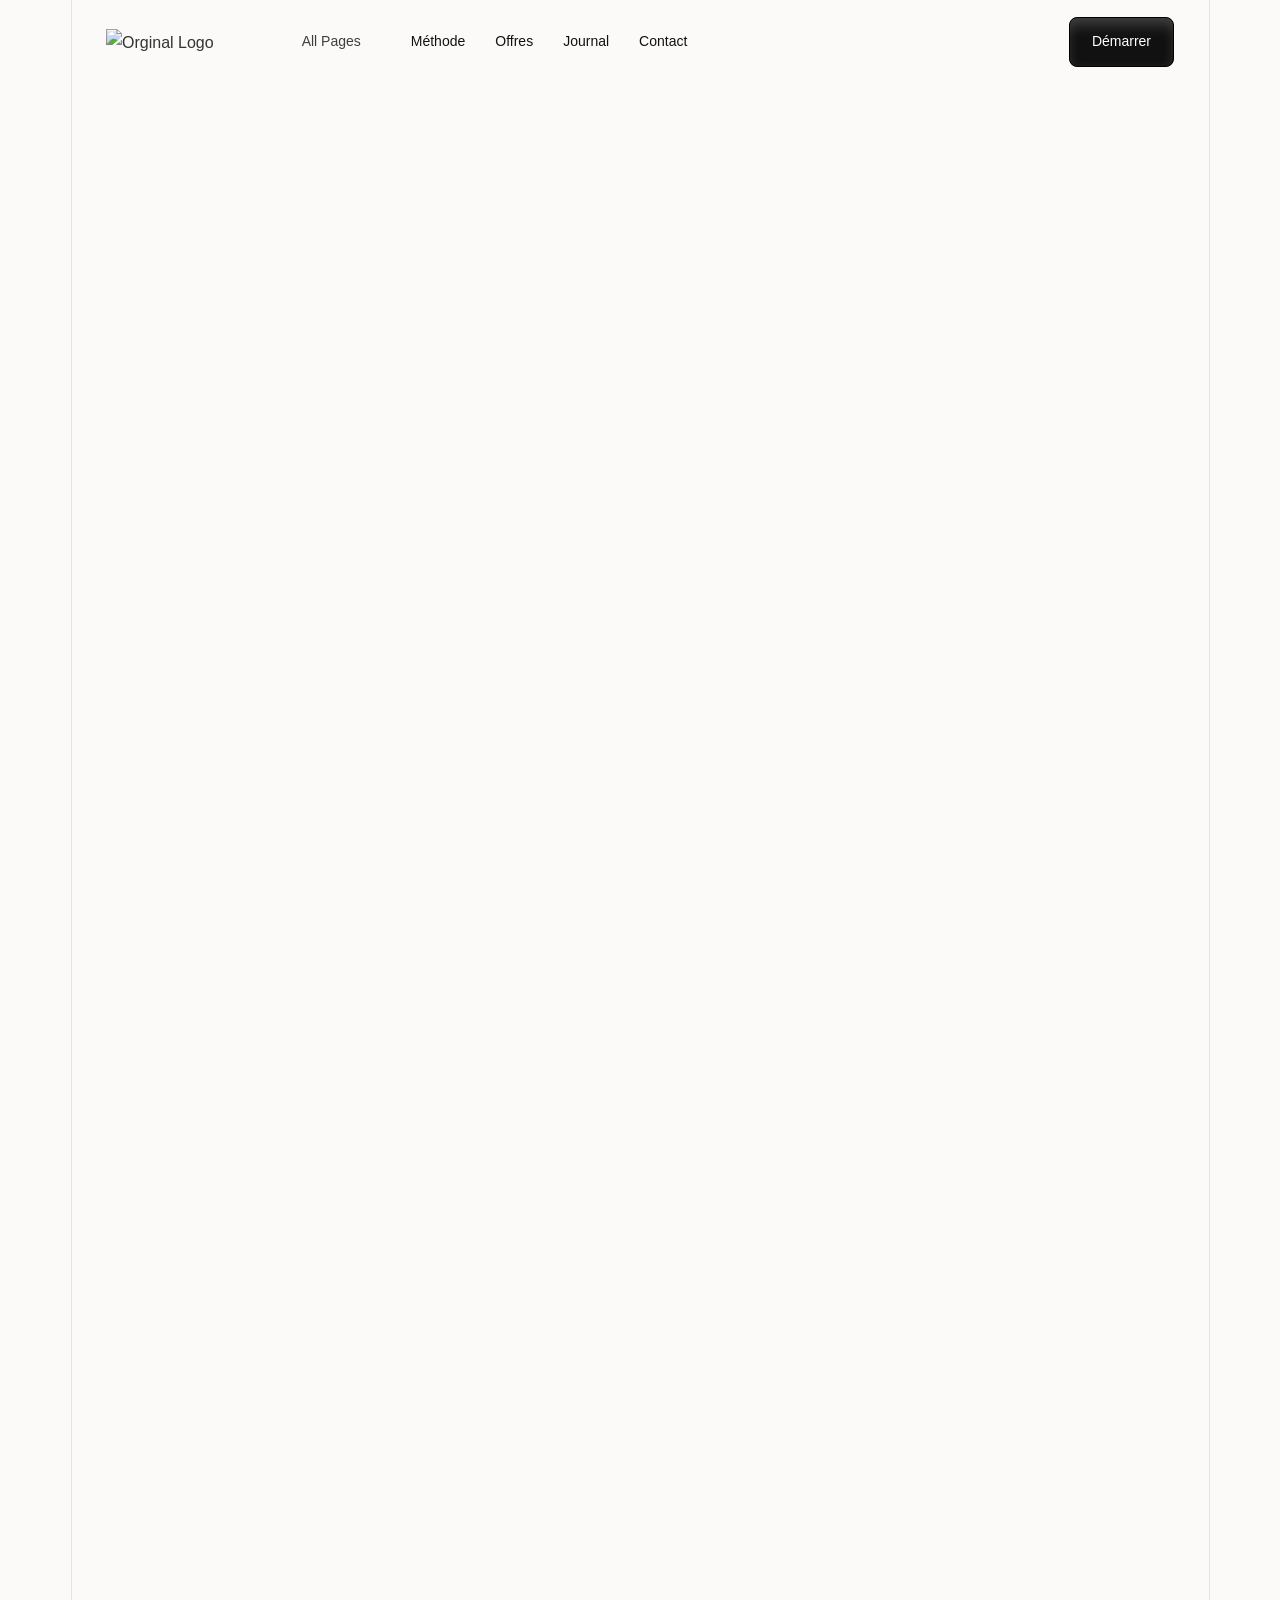
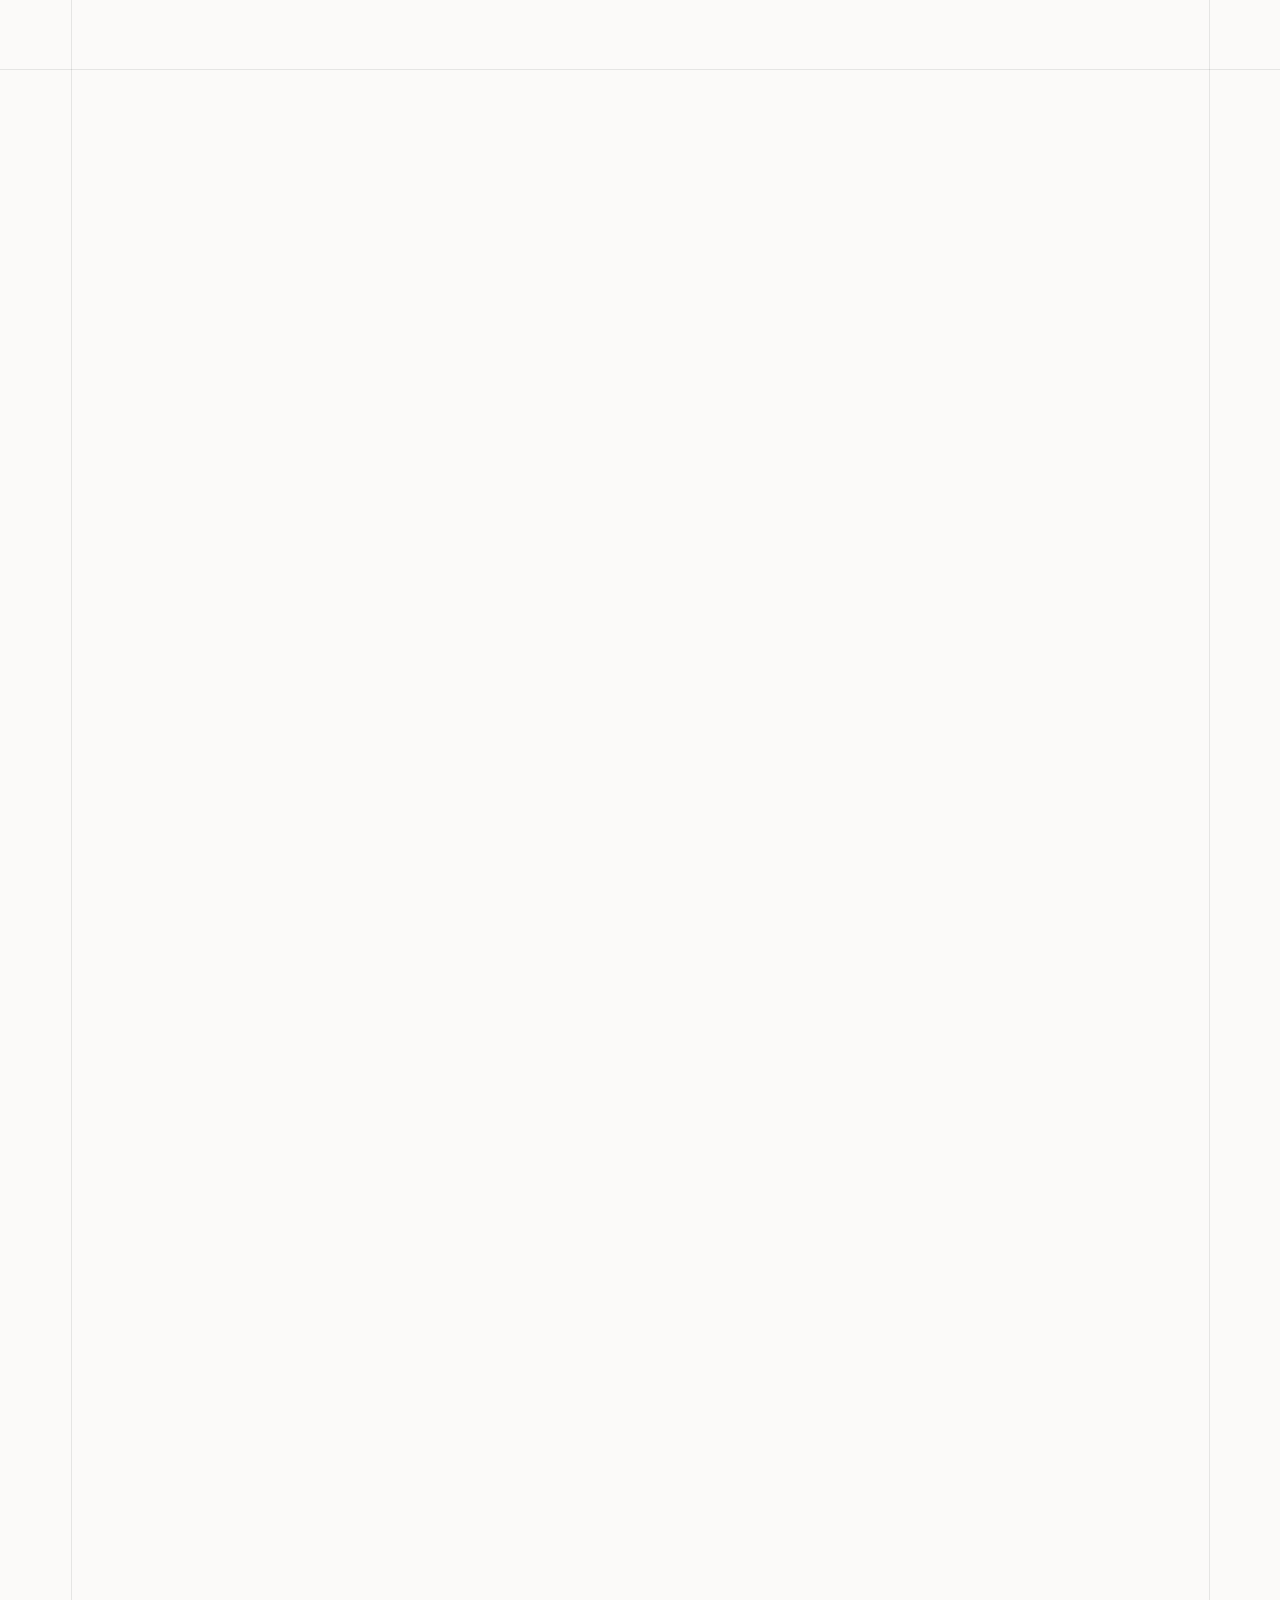
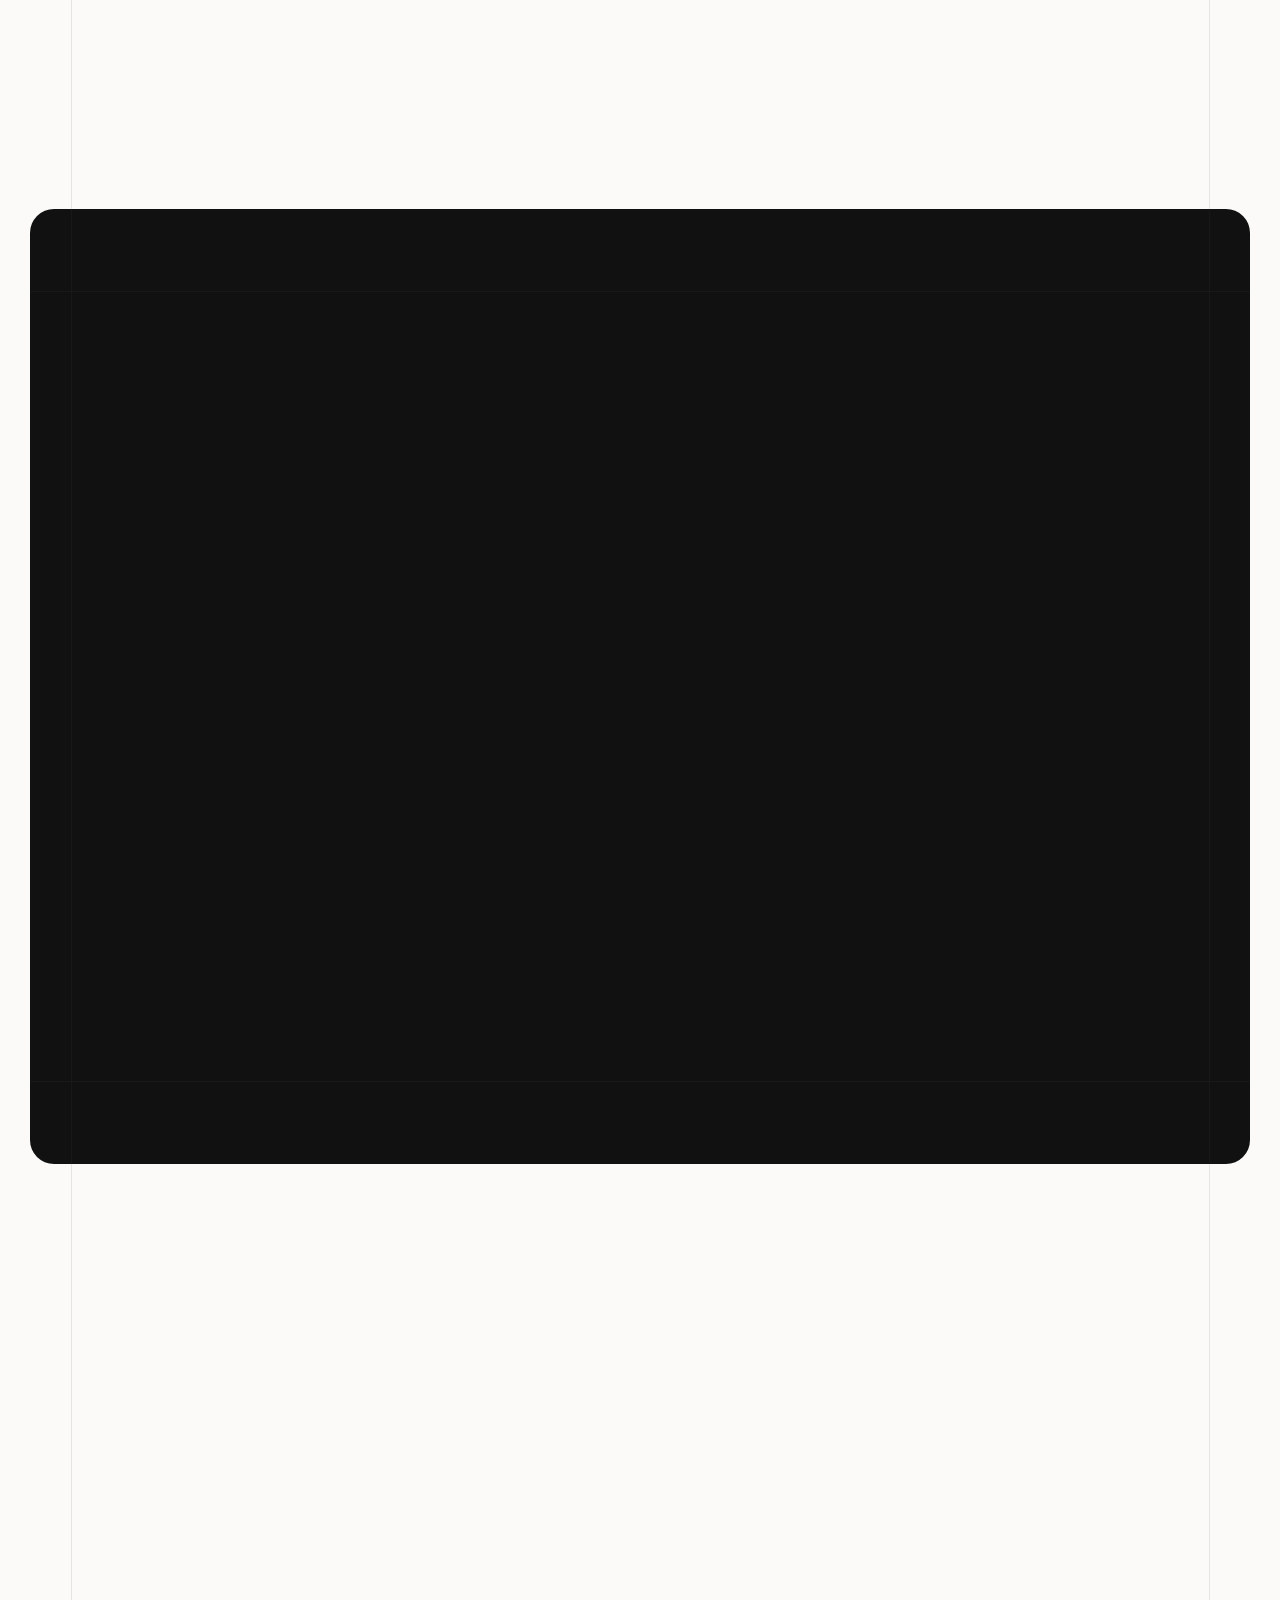
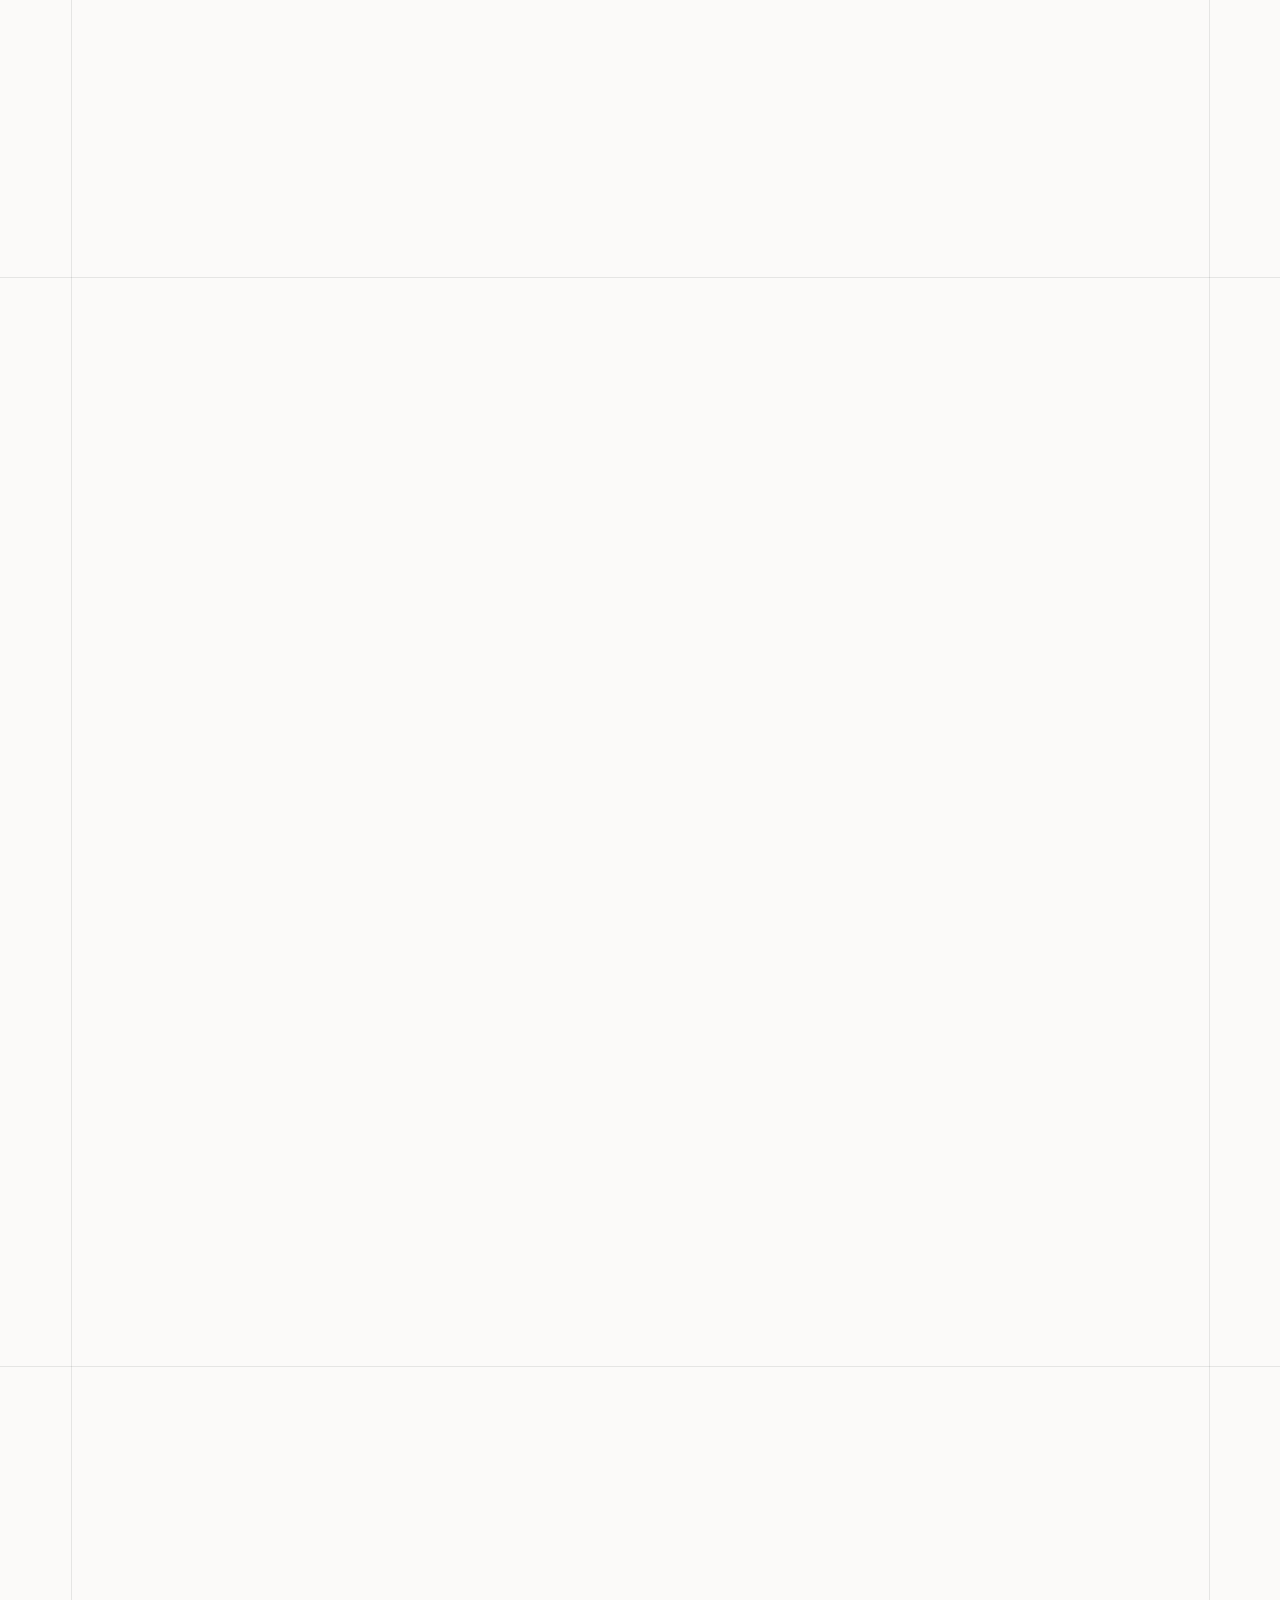
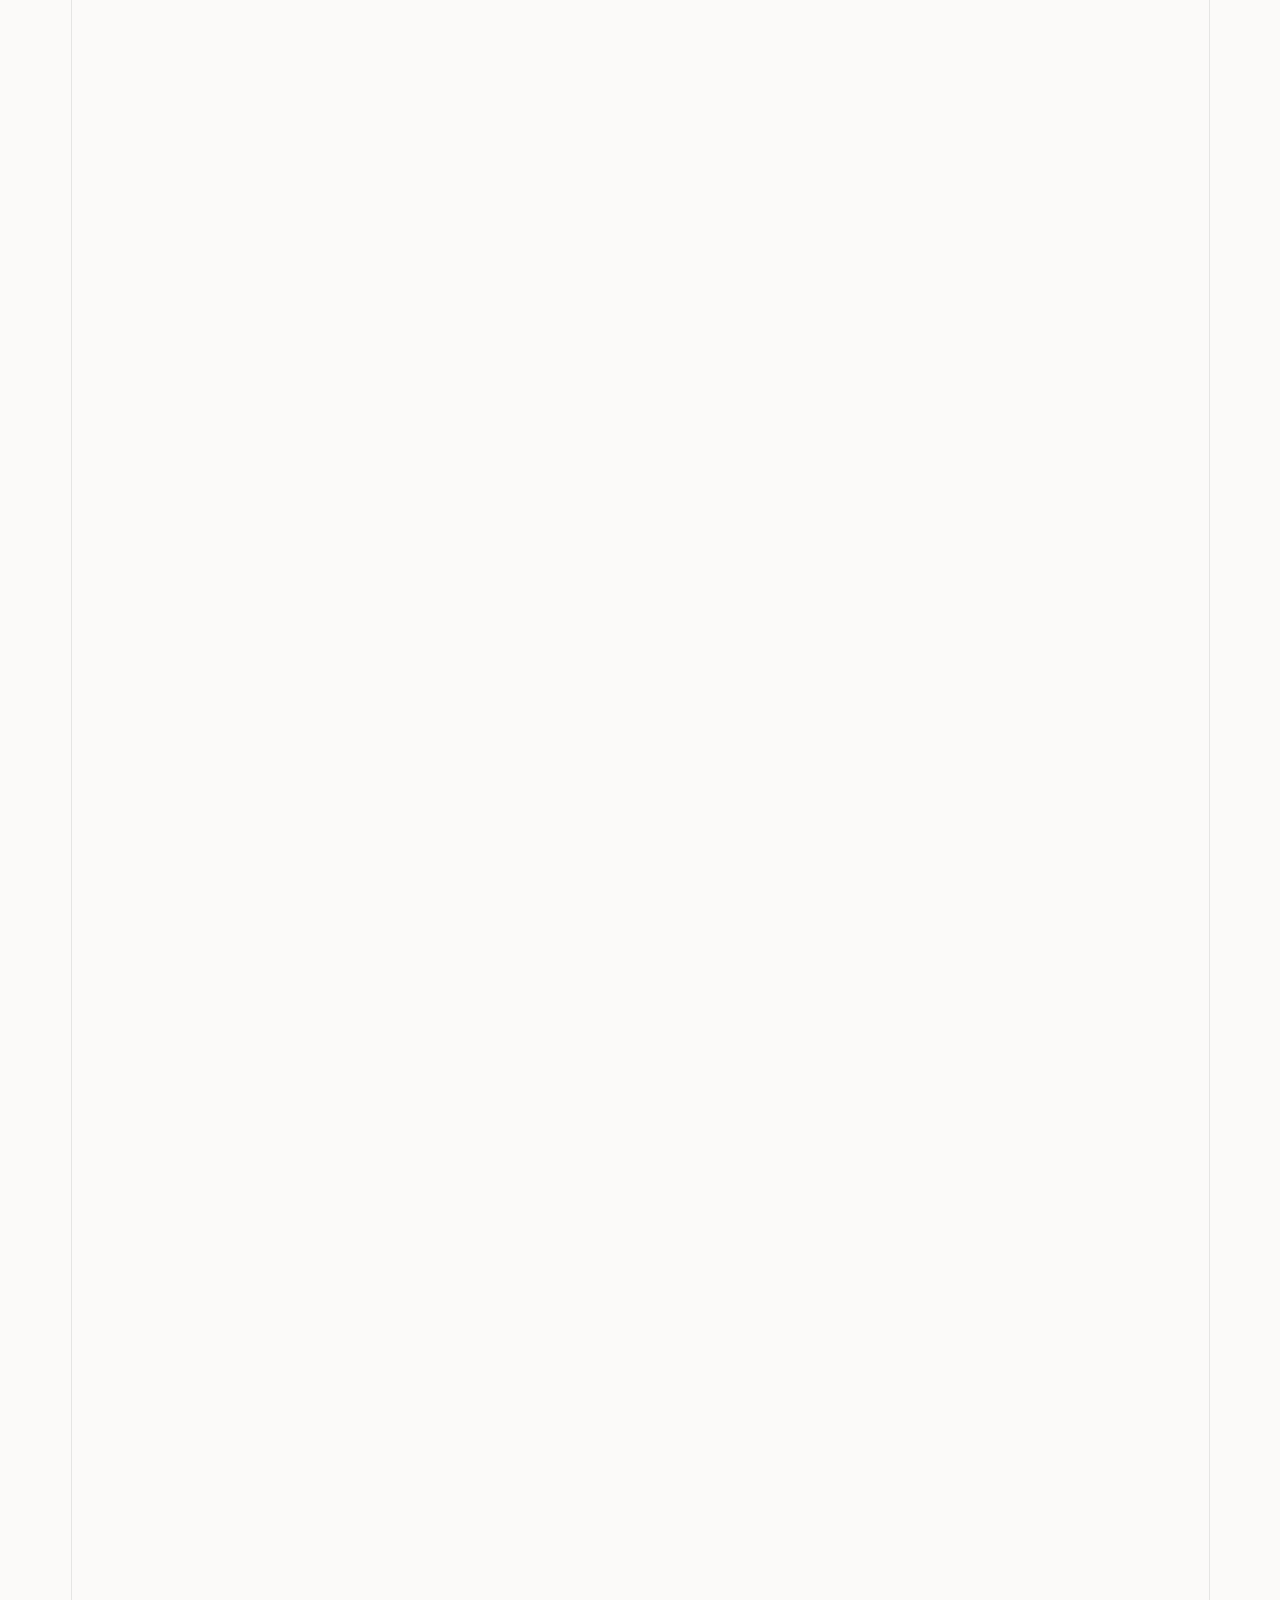
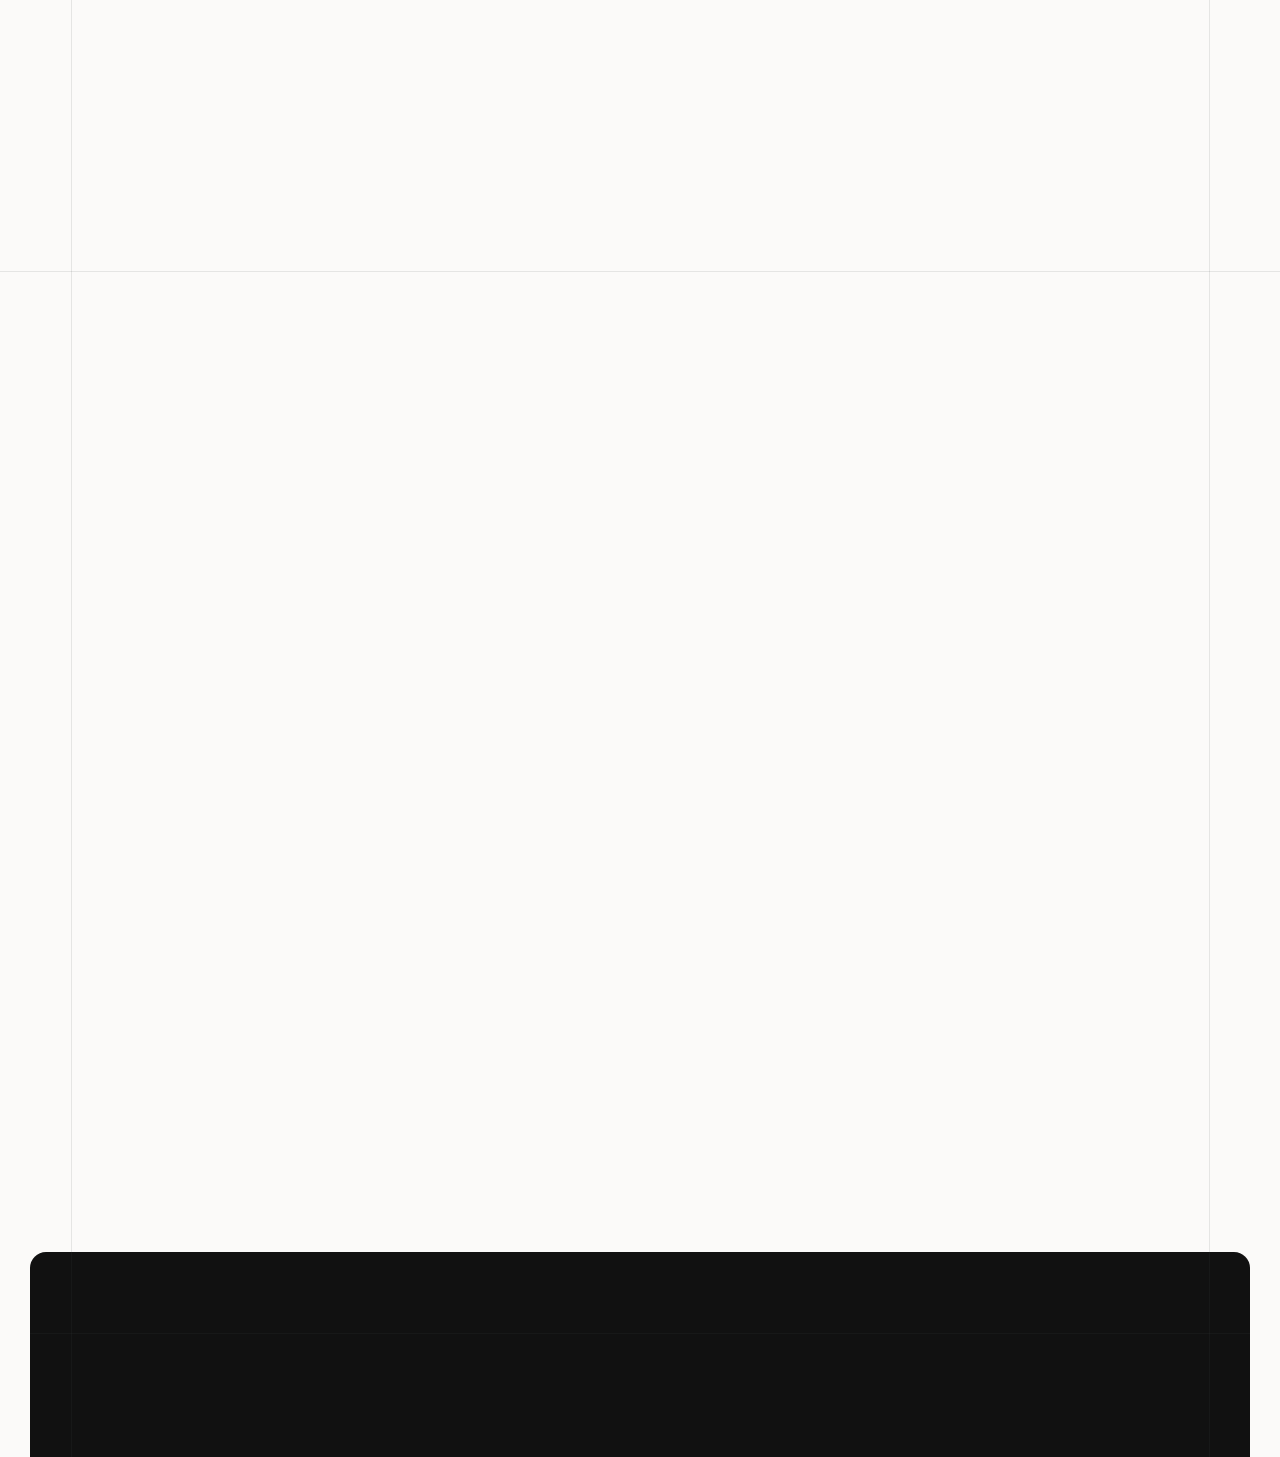
==== index.html @ 9c01ff47 "Add EXIOR homepage, stylesheet, Pages workflow and .nojekyll" ====
<!DOCTYPE html>

<html data-wf-page="694415c848f8cad9a255dea1" data-wf-site="694415c848f8cad9a255decd" data-wf-status="1" lang="fr"><head><link href="css/fonts-inter.css" rel="stylesheet"/><meta charset="utf-8"/><title>EXIOR — Le Meta OS de votre entreprise · Conseil métasystémique</title><meta content="EXIOR conçoit l'architecture de transformation de votre entreprise : les meilleures innovations actuelles, la bonne architecture, un plan d'activation. EXIOR ONE : 290 € HT, 5 jours ouvrés." name="description"/><meta content="EXIOR — N'attendez plus. Réinventez votre entreprise." property="og:title"/><meta content="Cabinet de conseil métasystémique. EXIOR ONE : 290 € HT." property="og:description"/><meta content="images/og.png" property="og:image"/><meta content="EXIOR — N'attendez plus. Réinventez votre entreprise." name="twitter:title"/><meta content="Cabinet de conseil métasystémique. EXIOR ONE : 290 € HT." name="twitter:description"/><meta content="website" property="og:type"/><meta content="summary_large_image" name="twitter:card"/><meta content="width=device-width, initial-scale=1" name="viewport"/><link href="css/fiilo.webflow.shared.4b0351849.css" rel="stylesheet" type="text/css"/><style>html.w-mod-js:not(.w-mod-ix3) :is(.hero-description, .hero-display-heading, .hero-content-block, .content-main-wrapper, [data-wf-component-id="63a570dc-2afd-d894-5845-289ff80b5b64"]:is(:is([data-wf-component-id="63a570dc-2afd-d894-5845-289ff80b5b64"]:is(:is(.dropdown-toggle-main, .dropdown-toggle-main)), [data-wf-component-id="63a570dc-2afd-d894-5845-289ff80b5b64"] :is(:is(.dropdown-toggle-main, .dropdown-toggle-main))) .icon-3), [data-wf-component-id="63a570dc-2afd-d894-5845-289ff80b5b64"] :is(:is([data-wf-component-id="63a570dc-2afd-d894-5845-289ff80b5b64"]:is(:is(.dropdown-toggle-main, .dropdown-toggle-main)), [data-wf-component-id="63a570dc-2afd-d894-5845-289ff80b5b64"] :is(:is(.dropdown-toggle-main, .dropdown-toggle-main))) .icon-3), .single-faq .faq-answer, .single-faq .faq-icon, .brand-logo-wrap, .features-ticker-flex, .ticker-card-lists, :is(.blog-card-main, .blog-card-main) .blog-image-main, :is(.hero-blog-card, .hero-blog-card) .blog-image-primary, .hero-title) {visibility: hidden !important;}</style><script type="text/javascript">!function(o,c){var n=c.documentElement,t=" w-mod-";n.className+=t+"js",("ontouchstart"in o||o.DocumentTouch&&c instanceof DocumentTouch)&&(n.className+=t+"touch")}(window,document);</script><link href="images/6a2a5bf1b05e409d016a896b_AI-SaaS-Startup-Webflow-Template----1ead5e06.png" media="(prefers-color-scheme: light)" rel="icon" sizes="32x32" type="image/png"/><link href="images/6a2a5bf1b05e409d016a896b_AI-SaaS-Startup-Webflow-Template----1ead5e06.png" media="(prefers-color-scheme: dark)" rel="icon" sizes="32x32" type="image/png"/><link href="images/6a2a5bf147660b4af268099c_AI-SaaS-Startup-Webflow-Template----fee8c418.png" rel="icon" sizes="48x48" type="image/png"/><link href="images/6a2a5bf10ae2427d690d806b_AI-SaaS-Startup-Webflow-Template----f5b1f4d7.png" rel="apple-touch-icon" sizes="180x180"/><link href="images/6a2a5bf16d4f493b28322be3_AI-SaaS-Startup-Webflow-Template----578736a6.png" rel="icon" sizes="192x192" type="image/png"/><link href="images/6a2a5bf13d4898179ce11ecd_AI-SaaS-Startup-Webflow-Template----608b8d23.png" rel="icon" sizes="512x512" type="image/png"/>
<meta content="images/og.png" name="twitter:image"/></head><body class="body"><section class="page-wrapper"><section class="page-line-block"><div class="w-layout-blockcontainer page-line-container w-container"></div></section><section class="section-wrapper"><section class="navbar"><section class="header" data-wf-component-id="63a570dc-2afd-d894-5845-289ff80b5b64" data-wf-variant-state="base"><div class="w-layout-blockcontainer navbar-container w-container"><div class="navbar-black w-nav" data-animation="default" data-collapse="medium" data-duration="400" data-easing="ease" data-easing2="ease" role="banner"><div class="w-layout-blockcontainer navbar-container w-container"><div class="header-content"><div class="logo-navitem"><a aria-current="page" class="brand-logo w-nav-brand w--current" href="index.html"><img alt="Orginal Logo" class="orginal-logo-black" height="Auto" loading="lazy" src="images/694415c848f8cad9a255e11c_d97b7c3ca847b86dfbf94d5ba953b720_logo-11-.svg" width="Auto"/></a><nav class="nav-menu w-nav-menu" role="navigation"><div class="dropdoen-menu w-dropdown" data-delay="0" data-hover="true"><div class="dropdown-toggle-main w-dropdown-toggle"><div class="dropdown-text">All Pages</div><div class="icon-3 w-icon-dropdown-toggle"></div></div><nav class="dropdown-menu-list w-dropdown-list"><div class="menu-list"><div class="navitem-list"><a aria-current="page" class="nav-link bottom-gap-16px w-dropdown-link w--current" href="index.html">Accueil</a><a class="nav-link bottom-gap-16px w-dropdown-link" href="about/">À propos</a><a class="nav-link bottom-gap-16px w-dropdown-link" href="features/">Méthode</a><a class="nav-link bottom-gap-16px w-dropdown-link" href="pricing/">Offres</a><a class="nav-link bottom-gap-16px w-dropdown-link" href="blog/">Journal</a><a class="nav-link bottom-gap-16px w-dropdown-link" href="blog/">Article</a><a class="nav-link bottom-gap-16px w-dropdown-link" href="integration/">EXIOR Space</a><a class="nav-link w-dropdown-link" href="integration/">Fiche espace</a></div><div class="navitem-list"><a class="nav-link bottom-gap-16px w-dropdown-link" href="contact/">Contact</a><a class="nav-link bottom-gap-16px w-dropdown-link" href="privacy-policy/">Confidentialité</a><a class="nav-link bottom-gap-16px w-dropdown-link" href="terms-conditions/">CGV</a><a class="nav-link bottom-gap-16px w-dropdown-link" href="license/">Mentions légales</a><a class="nav-link bottom-gap-16px w-dropdown-link" href="changelog/">Versions</a><a class="nav-link bottom-gap-16px w-dropdown-link" href="styleguide/">Charte graphique</a><a class="nav-link w-dropdown-link" href="404/">Page introuvable</a></div></div></nav></div><a class="nav-link gap-top w-nav-link" href="features/">Méthode</a><a class="nav-link gap-top w-nav-link" href="pricing/">Offres</a><a class="nav-link gap-top w-nav-link" href="blog/">Journal</a><a class="nav-link w-nav-link" href="contact/">Contact</a></nav></div><div class="header-button"><div class="button-wrap"><a class="hero-button w-inline-block" data-wf--hero-button--variant="base" href="mailto:gbauchart.pro@gmail.com?subject=EXIOR%20%E2%80%94%20Contact"><div class="hero-button-content-wrap"><div class="hero-button-content-flex"><div class="hero-button-text-wrap"><p class="hero-button-text">Démarrer</p></div><div class="hero-button-text-wrap"><p class="hero-button-text">Démarrer</p></div></div></div></a></div><div class="menu-button w-nav-button"><div class="humburger-icon" data-animation-type="lottie" data-autoplay="1" data-default-duration="2.36" data-direction="1" data-duration="0" data-is-ix2-target="0" data-loading="eager" data-loop="0" data-renderer="svg" data-src="vendor/66bd7fb3cfb5ba646f7ac658_lottieflow-menu-nav-06-000000-easey-1-.json" data-w-id="63a570dc-2afd-d894-5845-289ff80b5ba9"></div></div></div></div></div></div></div></section></section><section class="hero main"><div class="w-layout-blockcontainer hero-container w-container"><div class="hero-content-block"><div class="content-wrapper"><div class="hero-section-content hero-main"><div class="hero-subtitle"><p class="hero-subtext">META OS</p><p class="text-14">Conseil métasystémique · Pour les dirigeants d'entreprise</p></div><h1 class="hero-display-heading">N'attendez plus. Réinventez votre entreprise.</h1><p class="hero-description">EXIOR choisit pour vous la meilleure architecture et les innovations actuelles les plus pertinentes, puis conçoit la trajectoire qui rend votre entreprise plus compétitive. D'abord en 5 jours. Puis, si vous le décidez, en déployant votre Meta OS.</p><div class="hero-buttons"><a class="hero-button w-inline-block" data-wf--hero-button--variant="base" href="mailto:gbauchart.pro@gmail.com?subject=EXIOR%20ONE%20%E2%80%94%20Concevoir%20ma%20transformation"><div class="hero-button-content-wrap"><div class="hero-button-content-flex"><div class="hero-button-text-wrap"><p class="hero-button-text">Concevoir ma transformation — 290 € HT</p></div><div class="hero-button-text-wrap"><p class="hero-button-text">Concevoir ma transformation — 290 € HT</p></div></div></div></a><p class="text-14">290 € HT · paiement unique · 5 jours ouvrés</p></div></div><div class="hero-dasboard-image-wrapper"><img alt="EXIOR" class="hero-dashboard-image" loading="lazy" src="assets/hero-poster.jpg" srcset="assets/hero-poster.jpg"/></div></div></div></div><img alt="" class="hero-bg-shape" loading="lazy" src="images/6944dfbb9e82d9cc242c4680_BG-6-.avif"/></section><section class="brand-main" style="display: none"><section class="section-line-block-top"><div class="w-layout-blockcontainer section-line-container w-container"><div class="section-icon-flex"><img alt="" class="line-icon" loading="lazy" src="images/6944e33274f9560095091e33_Frame-1707482346.svg"/><img alt="" class="line-icon" loading="lazy" src="images/6944e33274f9560095091e33_Frame-1707482346.svg"/></div></div><div class="section-line"></div></section><section class="section-line-block-bottom"><div class="w-layout-blockcontainer section-line-container w-container"><div class="section-icon-flex"><img alt="" class="line-icon" loading="lazy" src="images/6944e33274f9560095091e33_Frame-1707482346.svg"/><img alt="" class="line-icon" loading="lazy" src="images/6944e33274f9560095091e33_Frame-1707482346.svg"/></div></div><div class="section-line"></div></section><section class="brand-section"><div class="w-layout-blockcontainer brand-container w-container"><div class="content-main-wrapper"><div class="brand-content-wrapper"><p class="brand-title">Trusted by 25,000+ founders</p><div class="brand-logo-wrapper"><div class="brand-logo-wrap"><div class="brand-logo-list"><img alt="Logo" class="brand-logo-2" height="Auto" loading="lazy" src="images/6944e6bb40d924c31be651b5_Frame-1707482336-1-.svg" width="Auto"/><img alt="Logo" class="brand-logo-2" height="Auto" loading="lazy" src="images/6944e6bbb9d1dd20fe356d75_Frame-1707482024-1-.svg" width="Auto"/><img alt="Logo" class="brand-logo-2" height="Auto" loading="lazy" src="images/6944e6bb9e36bccd1992b347_Frame-1707482337-1-.svg" width="Auto"/><img alt="Logo" class="brand-logo-2" height="Auto" loading="lazy" src="images/6944e6bbcba90cc731efe7f1_Frame-1707482338-1-.svg" width="Auto"/><img alt="Logo" class="brand-logo-2" height="Auto" loading="lazy" src="images/6944e6bc2c6d57a3a1a57f52_Frame-1707482022-1-.svg" width="Auto"/></div><div class="brand-logo-list"><img alt="Logo" class="brand-logo-2" height="Auto" loading="lazy" src="images/6944e6bb40d924c31be651b5_Frame-1707482336-1-.svg" width="Auto"/><img alt="Logo" class="brand-logo-2" height="Auto" loading="lazy" src="images/6944e6bbb9d1dd20fe356d75_Frame-1707482024-1-.svg" width="Auto"/><img alt="Logo" class="brand-logo-2" height="Auto" loading="lazy" src="images/6944e6bb9e36bccd1992b347_Frame-1707482337-1-.svg" width="Auto"/><img alt="Logo" class="brand-logo-2" height="Auto" loading="lazy" src="images/6944e6bbcba90cc731efe7f1_Frame-1707482338-1-.svg" width="Auto"/><img alt="Logo" class="brand-logo-2" height="Auto" loading="lazy" src="images/6944e6bc2c6d57a3a1a57f52_Frame-1707482022-1-.svg" width="Auto"/></div><div class="brand-logo-list"><img alt="Logo" class="brand-logo-2" height="Auto" loading="lazy" src="images/6944e6bb40d924c31be651b5_Frame-1707482336-1-.svg" width="Auto"/><img alt="Logo" class="brand-logo-2" height="Auto" loading="lazy" src="images/6944e6bbb9d1dd20fe356d75_Frame-1707482024-1-.svg" width="Auto"/><img alt="Logo" class="brand-logo-2" height="Auto" loading="lazy" src="images/6944e6bb9e36bccd1992b347_Frame-1707482337-1-.svg" width="Auto"/><img alt="Logo" class="brand-logo-2" height="Auto" loading="lazy" src="images/6944e6bbcba90cc731efe7f1_Frame-1707482338-1-.svg" width="Auto"/><img alt="Logo" class="brand-logo-2" height="Auto" loading="lazy" src="images/6944e6bc2c6d57a3a1a57f52_Frame-1707482022-1-.svg" width="Auto"/></div></div><img alt="" class="brand-shape-left" loading="lazy" src="images/694415c848f8cad9a255e121_Frame-1707482340-1-.svg"/><img alt="" class="brand-shape-right" loading="lazy" src="images/694415c848f8cad9a255e122_Frame-1707482341.svg"/></div></div></div></div></section></section><section class="features-v1"><div class="w-layout-blockcontainer features-container w-container"><div class="content-main-wrapper"><div class="features-content-block-v1"><div class="features-section-content-v1"><div class="subtext"><img alt="" class="icon" loading="lazy" src="images/6944eaa0920832ac541afcb0_cpu-chip-02.svg"/><p class="subtitle">Le vrai problème</p><p class="free-text">01</p></div><h2 class="align-center">Plus d'outils ne fait pas une meilleure entreprise.</h2><p class="align-center">L'enjeu n'est pas d'ajouter une technologie : c'est de choisir ce qui mérite vraiment de changer — et dans quel ordre.</p></div><div class="features-card-block-v1"><div class="feature-card-v1"><div class="features-title-flex-v1"><div class="feature-icon-flex"><img alt="" class="feature-icon" loading="lazy" src="images/6944eda31e7bd1ca8e6f73c8_file-06.svg"/></div><div class="features-text-flex-v1"><p class="text-16-semibold">Tout semble prioritaire.</p><p class="text-14">Nouvelle IA, nouveau CRM, nouvelle méthode… Comment distinguer l'innovation utile de la complexité supplémentaire ?</p></div></div><img alt="" class="feature-image-01" loading="lazy" sizes="(max-width: 767px) 100vw, (max-width: 991px) 728px, 940px" src="images/6944ef043982e0a7aa520544_9b1838f8c7f174d4958eb43e7732d717_card-25-.avif" srcset="images/6944ef043982e0a7aa520544_9b1838f8c7f174d4958eb43e7732d717_card-25--p-500.avif 500w, images/6944ef043982e0a7aa520544_9b1838f8c7f174d4958eb43e7732d717_card-25-.avif 1012w"/></div><div class="feature-card-v1 _02"><div class="features-title-flex-v1"><div class="feature-icon-flex"><img alt="" class="feature-icon" loading="lazy" src="images/6944efe663711f930311a61f_repeat-04.svg"/></div><div class="features-text-flex-v1"><p class="text-16-semibold">Les frictions se déplacent.</p><p class="text-14">Accélérer l'acquisition ne résout pas une production saturée. Une décision commerciale touche aussi la capacité, les coûts et les données.</p></div></div><img alt="" class="feature-image-02" loading="lazy" sizes="(max-width: 675px) 100vw, 675px" src="images/6a341c9f2280f2e47d7568a4_Group-2085663169.webp" srcset="images/6a341c9f2280f2e47d7568a4_Group-2085663169-p-500.png 500w, images/6a341c9f2280f2e47d7568a4_Group-2085663169.webp 675w"/></div><div class="feature-card-v1"><div class="features-title-flex-v1"><div class="feature-icon-flex"><img alt="" class="feature-icon" loading="lazy" src="images/6944f0b729e620a2366f3589_cpu-chip-02-1-.svg"/></div><div class="features-text-flex-v1"><p class="text-16-semibold">La recherche reste à faire.</p><p class="text-14">Comparer les options, vérifier les prérequis, organiser les étapes : le travail décisif vient avant l'achat du prochain logiciel.</p></div></div><img alt="" class="feature-image-03" loading="lazy" src="images/6944f103260b064fa7a1b8fa_Frame-2147225000-1-.avif"/></div></div></div></div></div></section><section class="feature-v2"><div class="w-layout-blockcontainer features-container w-container"><div class="content-main-wrapper"><div class="features-content-block-v1"><div class="features-section-content-v1"><div class="subtext"><img alt="" class="icon" loading="lazy" src="images/6944eaa0920832ac541afcb0_cpu-chip-02.svg"/><p class="subtitle">L'idée Meta OS</p><p class="free-text-2">META OS</p></div><h2 class="align-center">Votre prochaine décision n'est pas technologique. Elle est architecturale.</h2><p class="align-center">Un Meta OS d'entreprise est une couche de gouvernance, d'intelligence et d'exécution qui s'installe au-dessus de vos systèmes existants : il les relie, les supervise et leur permet d'évoluer.</p></div><div class="features-card-block-v2"><div class="features-card-lists-v2"><div class="features-card-01"><div class="features-title-wrap-v2"><p class="text-18-semibold">Interfaces dirigeant</p><p class="text-14">Tableau de bord pour suivre l'architecture et les décisions.</p></div><img alt="" class="features-image-02" loading="lazy" sizes="(max-width: 767px) 100vw, (max-width: 991px) 728px, 940px" src="images/69450f4eac3c49c688af6f08_Frame-1707482445.avif" srcset="images/69450f4eac3c49c688af6f08_Frame-1707482445-p-500.png 500w, images/69450f4eac3c49c688af6f08_Frame-1707482445.avif 988w"/></div><div class="features-card-02"><img alt="" class="features-image-03" loading="lazy" sizes="(max-width: 767px) 100vw, (max-width: 991px) 728px, 861px" src="images/694510d391942e7be27431cc_Frame-1984078723.avif" srcset="images/694510d391942e7be27431cc_Frame-1984078723-p-500.png 500w, images/694510d391942e7be27431cc_Frame-1984078723.avif 861w"/><div class="features-title-wrap-v2"><p class="text-18-semibold">Intelligence stratégique</p><p class="text-14">Radar d'innovation et sélection des pistes pertinentes.</p></div></div></div><div class="features-card-lists-v2"><div class="features-card-04"><div class="features-title-wrap-v2"><p class="text-18-semibold">Agents IA contrôlés</p><p class="text-14">Agents spécialisés, sous gouvernance, jamais autonomes sans règle.</p></div><img alt="" class="features-image-04" loading="lazy" sizes="(max-width: 767px) 100vw, (max-width: 991px) 728px, 940px" src="images/694512a1d1de0f91fb5c603f_Frame-2147225001.avif" srcset="images/694512a1d1de0f91fb5c603f_Frame-2147225001-p-500.png 500w, images/694512a1d1de0f91fb5c603f_Frame-2147225001.avif 1038w"/></div><div class="features-card-05"><img alt="" class="features-image-05" loading="lazy" sizes="(max-width: 767px) 100vw, (max-width: 991px) 728px, 940px" src="images/69451321f26a5ee940c245b9_Frame-1707482427.avif" srcset="images/69451321f26a5ee940c245b9_Frame-1707482427-p-500.png 500w, images/69451321f26a5ee940c245b9_Frame-1707482427.avif 1338w"/><div class="features-title-wrap-v2 _05"><p class="text-18-semibold">Données gouvernées</p><p class="text-14">Mémoire et droits pour que les données restent maîtrisées.</p></div></div></div></div></div></div></div><section class="section-line-block-top"><div class="w-layout-blockcontainer section-line-container w-container"><div class="section-icon-flex"><img alt="" class="line-icon" loading="lazy" src="images/6944e33274f9560095091e33_Frame-1707482346.svg"/><img alt="" class="line-icon" loading="lazy" src="images/6944e33274f9560095091e33_Frame-1707482346.svg"/></div></div><div class="section-line"></div></section></section><section class="features-v3"><section class="features-area-v3"><div class="w-layout-blockcontainer features-container w-container"><div class="content-main-wrapper"><div class="features-content-block-v1"><div class="features-section-content-v1"><div class="subtext"><img alt="" class="icon" loading="lazy" src="images/6944eaa0920832ac541afcb0_cpu-chip-02.svg"/><p class="subtitle">Les offres</p></div><h2 class="features-heading">Concevoir. Déployer. Simuler.</h2></div><img alt="Meta OS" class="features-dashboard-image" loading="lazy" src="assets/metaos.jpg" srcset="assets/metaos.jpg"/></div></div><div class="content-main-wrapper"><div class="features-icon-list-text-block"><p class="text-18-medium white">Un point d'entrée accessible, puis deux prestations distinctes et facultatives.</p><div class="features-ticker-block"><div class="features-ticker-flex"><div class="features-ticker-lists"><div class="features-text-card"><div class="bullet-3"></div><p class="features-text">Synthèse dirigeant d'une page</p></div><div class="features-text-card"><div class="bullet-3"></div><p class="features-text">Diagnostic ciblé</p></div><div class="features-text-card"><div class="bullet-4"></div><p class="features-text">Plan d'activation à 30 jours</p></div><div class="features-text-card"><div class="bullet-5"></div><p class="features-text">Sources et limites explicites</p></div><div class="features-text-card"><div class="bullet-6"></div><p class="features-text">PDF remis par email</p></div></div><div class="features-ticker-lists"><div class="features-text-card"><div class="bullet-3"></div><p class="features-text">Synthèse dirigeant d'une page</p></div><div class="features-text-card"><div class="bullet-3"></div><p class="features-text">Diagnostic ciblé</p></div><div class="features-text-card"><div class="bullet-4"></div><p class="features-text">Plan d'activation à 30 jours</p></div><div class="features-text-card"><div class="bullet-5"></div><p class="features-text">Sources et limites explicites</p></div><div class="features-text-card"><div class="bullet-6"></div><p class="features-text">PDF remis par email</p></div></div></div><div class="ticker-card-lists"><div class="features-ticker-flex-02"><div class="features-ticker-lists"><div class="features-text-card"><div class="bullet-3"></div><p class="features-text">Cartographier et sécuriser</p></div><div class="features-text-card"><div class="bullet-6"></div><p class="features-text">Installer le noyau</p></div><div class="features-text-card"><div class="bullet-3"></div><p class="features-text">Activer intelligence et exécution</p></div><div class="features-text-card"><div class="bullet-7"></div><p class="features-text">Vérifier et transmettre</p></div><div class="features-text-card"><div class="bullet-4"></div><p class="features-text">EXIOR Space</p></div></div><div class="features-ticker-lists"><div class="features-text-card"><div class="bullet-3"></div><p class="features-text">Cartographier et sécuriser</p></div><div class="features-text-card"><div class="bullet-6"></div><p class="features-text">Installer le noyau</p></div><div class="features-text-card"><div class="bullet-3"></div><p class="features-text">Activer intelligence et exécution</p></div><div class="features-text-card"><div class="bullet-7"></div><p class="features-text">Vérifier et transmettre</p></div><div class="features-text-card"><div class="bullet-4"></div><p class="features-text">EXIOR Space</p></div></div></div></div><div class="features-ticker-flex"><div class="features-ticker-lists"><div class="features-text-card"><div class="bullet-3"></div><p class="features-text">Architecture</p></div><div class="features-text-card"><div class="bullet-6"></div><p class="features-text">Innovation</p></div><div class="features-text-card"><div class="bullet-4"></div><p class="features-text">Orchestration</p></div><div class="features-text-card"><div class="bullet-5"></div><p class="features-text">Jumeau numérique</p></div><div class="features-text-card"><div class="bullet-6"></div><p class="features-text">Gouvernance</p></div></div><div class="features-ticker-lists"><div class="features-text-card"><div class="bullet-3"></div><p class="features-text">Architecture</p></div><div class="features-text-card"><div class="bullet-6"></div><p class="features-text">Innovation</p></div><div class="features-text-card"><div class="bullet-4"></div><p class="features-text">Orchestration</p></div><div class="features-text-card"><div class="bullet-5"></div><p class="features-text">Jumeau numérique</p></div><div class="features-text-card"><div class="bullet-6"></div><p class="features-text">Gouvernance</p></div></div></div><img alt="" class="shape-left" loading="lazy" src="images/6946498a5a0bc57790f504d5_Frame-1707482372-1-.avif"/><img alt="" class="shape-right" loading="lazy" src="images/6946498a0be584e943b789cb_Frame-1707482373.avif"/></div></div></div></div><section class="section-line-block-top _01"><div class="w-layout-blockcontainer section-line-container style-01 w-container"><div class="section-icon-flex"><img alt="" class="line-icon" loading="lazy" src="images/6945182dc4b66388f81599a1_Frame-1707482349.svg"/><img alt="" class="line-icon" loading="lazy" src="images/6945182dc4b66388f81599a1_Frame-1707482349.svg"/></div></div><div class="section-line"></div></section><section class="section-line-block-bottom _01"><div class="w-layout-blockcontainer section-line-container w-container"><div class="section-icon-flex"><img alt="" class="line-icon" loading="lazy" src="images/6945182dc4b66388f81599a1_Frame-1707482349.svg"/><img alt="" class="line-icon" loading="lazy" src="images/6945182dc4b66388f81599a1_Frame-1707482349.svg"/></div></div><div class="section-line"></div></section></section></section><section class="feature-v4"><div class="w-layout-blockcontainer features-container w-container"><div class="content-main-wrapper"><div class="features-content-block-v4"><div class="features-section-content-v4"><div class="subtext"><img alt="" class="icon" loading="lazy" src="images/6944eaa0920832ac541afcb0_cpu-chip-02.svg"/><p class="subtitle">La méthode</p><p class="free-text-2">5 JOURS</p></div><h2 class="align-center">Cinq jours pour savoir quoi transformer. Et comment.</h2></div><div class="features-card-block-v4"><div class="feature-card-01"><div class="feature-title-flex"><p class="text-14-semibold">J / 01 · Comprendre</p><p class="text-14">Activité, priorité, ressources, contraintes. Séparer faits, déclarations et hypothèses.</p></div><img alt="EXIOR ONE" class="feature-image" loading="lazy" src="assets/one.jpg"/></div><div class="feature-card-list" id="w-node-_94ad3947-f07e-8d3e-fc7e-0e70f49725c6-a255dea1"><div class="feature-card-02"><img alt="Déploiement Meta OS" class="feature-image" loading="lazy" src="assets/deploy.jpg" srcset="assets/deploy.jpg"/><div class="feature-title-flex"><p class="text-14-semibold">J / 02 · Relier</p><p class="text-12">Cartographier frictions et dépendances.</p></div></div><div class="feature-card-02"><img alt="" class="feature-image" loading="lazy" src="images/69467d4030df146ed572a110_Frame-1984078732-1-.avif"/><div class="feature-title-flex"><p class="text-14-semibold">J / 03 · Confronter</p><p class="text-12">Rechercher les méthodes et innovations pertinentes.</p></div></div></div><div class="feature-card-03"><div class="feature-title-flex style-01"><p class="text-14-semibold">J / 04 · Arbitrer</p><p class="text-14">Hiérarchiser les transformations étayées, puis remettre le cap.</p></div><img alt="Jumeau numérique" class="image" loading="lazy" src="assets/jumeau.jpg"/></div></div></div></div></div></section><section class="case-study"><div class="w-layout-blockcontainer features-container w-container"><div class="content-main-wrapper"><div class="features-content-block-v4"><div class="case-study-section-content"><div class="subtext"><img alt="" class="icon" loading="lazy" src="images/6944eaa0920832ac541afcb0_cpu-chip-02.svg"/><p class="subtitle">Preuve de méthode</p></div><h2 class="align-center">N'automatisez pas votre complexité. Éliminez-la.</h2></div><div class="case-study-tab-main"><div class="case-study-tabs w-tabs" data-current="Tab 1" data-duration-in="300" data-duration-out="100" data-easing="ease"><div class="case-tabs-menu w-tab-menu"><a class="case-tab-link w-inline-block w-tab-link w--current" data-w-tab="Tab 1"><div>Exemple 01</div></a><a class="case-tab-link w-inline-block w-tab-link" data-w-tab="Tab 2"><div>Exemple 02</div></a><a class="case-tab-link w-inline-block w-tab-link" data-w-tab="Tab 3"><div>Exemple 03</div></a><a class="case-tab-link w-inline-block w-tab-link" data-w-tab="Tab 4"><div>Exemple 04</div></a><a class="case-tab-link w-inline-block w-tab-link" data-w-tab="Tab 5"><div>Exemple 05</div></a></div><div class="case-study-tabs-content w-tab-content"><div class="case-tab-pane w-tab-pane w--tab-active" data-w-tab="Tab 1"><div class="case-study-content-block"><div class="case-study-image-wrap"><img alt="" class="case-study-image" loading="lazy" sizes="(max-width: 767px) 100vw, (max-width: 991px) 728px, 920px" src="images/69468482208b9120530f1a14_sueda-dilli-85tL75r9u2A-unsplash-1.avif" srcset="images/69468482208b9120530f1a14_sueda-dilli-85tL75r9u2A-unsplash-1-p-500.avif 500w, images/69468482208b9120530f1a14_sueda-dilli-85tL75r9u2A-unsplash-1.avif 920w"/></div><div class="case-study-content-wrapper"><img alt="" class="logo" loading="lazy" src="images/6946851fc5a364accbea8900_Frame-1707482336-2-.svg"/><div class="case-study-text-wrap"><img alt="" class="case-victor" loading="lazy" src="images/6946851f87bf6fb8a6f4ece3_Icon-19-.svg"/><p class="case-study-text">Exemple fictif · sans résultat mesuré. EXIOR ne revendique pas de résultats clients mesurés à ce stade. Vous pouvez examiner le raisonnement et le périmètre de l'offre avant de commander.</p></div><div class="case-stydy-info"><p class="case-name">Exemple — non attribué</p><p class="case-position">Placeholder uniquement</p></div><div class="case-counter-lists"><div class="case-counter-card"><h3 class="case-counter-number">n.d.</h3><p class="case-counter-text">Aucun résultat mesuré</p></div><div class="case-counter-card"><h3 class="case-counter-number">n.d.</h3><p class="case-counter-text">Aucun résultat mesuré</p></div></div></div></div></div><div class="case-tab-pane w-tab-pane" data-w-tab="Tab 2"><div class="case-study-content-block"><div class="case-study-image-wrap"><img alt="" class="case-study-image" loading="lazy" sizes="100vw" src="images/69468482208b9120530f1a14_sueda-dilli-85tL75r9u2A-unsplash-1.avif" srcset="images/69468482208b9120530f1a14_sueda-dilli-85tL75r9u2A-unsplash-1-p-500.avif 500w, images/69468482208b9120530f1a14_sueda-dilli-85tL75r9u2A-unsplash-1.avif 920w"/></div><div class="case-study-content-wrapper"><img alt="" class="logo" loading="lazy" src="images/6946851fc5a364accbea8900_Frame-1707482336-2-.svg"/><div class="case-study-text-wrap"><img alt="" class="case-victor" loading="lazy" src="images/6946851f87bf6fb8a6f4ece3_Icon-19-.svg"/><p class="case-study-text">Exemple fictif · sans résultat mesuré. EXIOR ne revendique pas de résultats clients mesurés à ce stade.</p></div><div class="case-stydy-info"><p class="case-name">Exemple — non attribué</p><p class="case-position">Placeholder uniquement</p></div><div class="case-counter-lists"><div class="case-counter-card"><h3 class="case-counter-number">n.d.</h3><p class="case-counter-text">Aucun résultat mesuré</p></div><div class="case-counter-card"><h3 class="case-counter-number">n.d.</h3><p class="case-counter-text">Aucun résultat mesuré</p></div></div></div></div></div><div class="case-tab-pane w-tab-pane" data-w-tab="Tab 3"><div class="case-study-content-block"><div class="case-study-image-wrap"><img alt="" class="case-study-image" loading="lazy" sizes="100vw" src="images/69468482208b9120530f1a14_sueda-dilli-85tL75r9u2A-unsplash-1.avif" srcset="images/69468482208b9120530f1a14_sueda-dilli-85tL75r9u2A-unsplash-1-p-500.avif 500w, images/69468482208b9120530f1a14_sueda-dilli-85tL75r9u2A-unsplash-1.avif 920w"/></div><div class="case-study-content-wrapper"><img alt="" class="logo" loading="lazy" src="images/6946851fc5a364accbea8900_Frame-1707482336-2-.svg"/><div class="case-study-text-wrap"><img alt="" class="case-victor" loading="lazy" src="images/6946851f87bf6fb8a6f4ece3_Icon-19-.svg"/><p class="case-study-text">Exemple fictif · sans résultat mesuré. EXIOR ne revendique pas de résultats clients mesurés à ce stade.</p></div><div class="case-stydy-info"><p class="case-name">Exemple — non attribué</p><p class="case-position">Placeholder uniquement</p></div><div class="case-counter-lists"><div class="case-counter-card"><h3 class="case-counter-number">n.d.</h3><p class="case-counter-text">Aucun résultat mesuré</p></div><div class="case-counter-card"><h3 class="case-counter-number">n.d.</h3><p class="case-counter-text">Aucun résultat mesuré</p></div></div></div></div></div><div class="case-tab-pane w-tab-pane" data-w-tab="Tab 4"><div class="case-study-content-block"><div class="case-study-image-wrap"><img alt="" class="case-study-image" loading="lazy" sizes="100vw" src="images/69468482208b9120530f1a14_sueda-dilli-85tL75r9u2A-unsplash-1.avif" srcset="images/69468482208b9120530f1a14_sueda-dilli-85tL75r9u2A-unsplash-1-p-500.avif 500w, images/69468482208b9120530f1a14_sueda-dilli-85tL75r9u2A-unsplash-1.avif 920w"/></div><div class="case-study-content-wrapper"><img alt="" class="logo" loading="lazy" src="images/6946851fc5a364accbea8900_Frame-1707482336-2-.svg"/><div class="case-study-text-wrap"><img alt="" class="case-victor" loading="lazy" src="images/6946851f87bf6fb8a6f4ece3_Icon-19-.svg"/><p class="case-study-text">Exemple fictif · sans résultat mesuré. EXIOR ne revendique pas de résultats clients mesurés à ce stade.</p></div><div class="case-stydy-info"><p class="case-name">Exemple — non attribué</p><p class="case-position">Placeholder uniquement</p></div><div class="case-counter-lists"><div class="case-counter-card"><h3 class="case-counter-number">n.d.</h3><p class="case-counter-text">Aucun résultat mesuré</p></div><div class="case-counter-card"><h3 class="case-counter-number">n.d.</h3><p class="case-counter-text">Aucun résultat mesuré</p></div></div></div></div></div><div class="case-tab-pane w-tab-pane" data-w-tab="Tab 5"><div class="case-study-content-block"><div class="case-study-image-wrap"><img alt="" class="case-study-image" loading="lazy" sizes="100vw" src="images/69468482208b9120530f1a14_sueda-dilli-85tL75r9u2A-unsplash-1.avif" srcset="images/69468482208b9120530f1a14_sueda-dilli-85tL75r9u2A-unsplash-1-p-500.avif 500w, images/69468482208b9120530f1a14_sueda-dilli-85tL75r9u2A-unsplash-1.avif 920w"/></div><div class="case-study-content-wrapper"><img alt="" class="logo" loading="lazy" src="images/6946851fc5a364accbea8900_Frame-1707482336-2-.svg"/><div class="case-study-text-wrap"><img alt="" class="case-victor" loading="lazy" src="images/6946851f87bf6fb8a6f4ece3_Icon-19-.svg"/><p class="case-study-text">Exemple fictif · sans résultat mesuré. EXIOR ne revendique pas de résultats clients mesurés à ce stade.</p></div><div class="case-stydy-info"><p class="case-name">Exemple — non attribué</p><p class="case-position">Placeholder uniquement</p></div><div class="case-counter-lists"><div class="case-counter-card"><h3 class="case-counter-number">n.d.</h3><p class="case-counter-text">Aucun résultat mesuré</p></div><div class="case-counter-card"><h3 class="case-counter-number">n.d.</h3><p class="case-counter-text">Aucun résultat mesuré</p></div></div></div></div></div></div></div></div></div></div></div><section class="section-line-block-top"><div class="w-layout-blockcontainer section-line-container w-container"><div class="section-icon-flex"><img alt="" class="line-icon" loading="lazy" src="images/6944e33274f9560095091e33_Frame-1707482346.svg"/><img alt="" class="line-icon" loading="lazy" src="images/6944e33274f9560095091e33_Frame-1707482346.svg"/></div></div><div class="section-line"></div></section><section class="section-line-block-bottom"><div class="w-layout-blockcontainer section-line-container w-container"><div class="section-icon-flex"><img alt="" class="line-icon" loading="lazy" src="images/6944e33274f9560095091e33_Frame-1707482346.svg"/><img alt="" class="line-icon" loading="lazy" src="images/6944e33274f9560095091e33_Frame-1707482346.svg"/></div></div><div class="section-line"></div></section></section><section class="feature-v5"><div class="w-layout-blockcontainer features-container w-container"><div class="content-main-wrapper"><div class="features-content-block-v4"><div class="features-section-content-v4"><div class="subtext"><img alt="" class="icon" loading="lazy" src="images/6944eaa0920832ac541afcb0_cpu-chip-02.svg"/><p class="subtitle">EXIOR Space</p><p class="free-text-2">MAQUETTE</p></div><h2 class="align-center">Voyez votre transformation avancer.</h2></div><div class="features-card-block-v5"><div class="features-secondery-card"><div class="features-secondery-image-wrap"><img alt="" class="features-secondery-image" loading="lazy" src="images/694693c710573e660adfc4b0_Frame-1707482394.svg"/></div><p class="features-secondery-text">Comprendre</p></div><div class="features-secondery-card"><div class="features-secondery-image-wrap"><img alt="" class="features-secondery-image" loading="lazy" src="images/694694b2b5351c7056f3c5e4_Frame-2147225001.svg"/></div><p class="features-secondery-text">Relier</p></div><div class="features-secondery-card"><div class="features-secondery-image-wrap"><img alt="" class="features-secondery-image" loading="lazy" src="images/694694b342ac4da0e959cc6a_Frame-1707482394-1-.svg"/></div><p class="features-secondery-text">Confronter</p></div><div class="features-secondery-card"><div class="features-secondery-image-wrap"><img alt="" class="features-secondery-image" loading="lazy" src="images/694699260861c14fef1ed720_Frame-2147225002.svg"/></div><p class="features-secondery-text">Arbitrer</p></div><div class="features-secondery-card"><div class="features-secondery-image-wrap"><img alt="" class="features-secondery-image" loading="lazy" src="images/6946995fefe4a10015c7e9f7_Frame-2147225003.svg"/></div><p class="features-secondery-text">Remettre le cap</p></div><div class="features-secondery-card"><div class="features-secondery-image-wrap"><img alt="" class="features-secondery-image" loading="lazy" src="images/694699860e64d7ba7666c8da_Frame-1707482394-2-.svg"/></div><p class="features-secondery-text">Phases visibles</p></div><div class="features-secondery-card"><div class="features-secondery-image-wrap"><img alt="" class="features-secondery-image" loading="lazy" src="images/694699cb6601956bb54025b1_Frame-1707482394-3-.svg"/></div><p class="features-secondery-text">Livrables</p></div><div class="features-secondery-card"><div class="features-secondery-image-wrap"><img alt="" class="features-secondery-image" loading="lazy" src="images/694699ff7bf1aac8af35af82_Frame-2147225004.svg"/></div><p class="features-secondery-text">Fil d'échanges</p></div></div></div></div></div><section class="section-line-block-bottom"><div class="w-layout-blockcontainer section-line-container w-container"><div class="section-icon-flex"><img alt="" class="line-icon" loading="lazy" src="images/6944e33274f9560095091e33_Frame-1707482346.svg"/><img alt="" class="line-icon" loading="lazy" src="images/6944e33274f9560095091e33_Frame-1707482346.svg"/></div></div><div class="section-line"></div></section></section><section class="pricing"><div class="w-layout-blockcontainer pricing-container w-container"><div class="content-main-wrapper"><div class="pricing-content-block"><div class="features-section-title _01"><div class="subtext"><img alt="" class="icon" loading="lazy" src="images/6944eaa0920832ac541afcb0_cpu-chip-02.svg"/><p class="subtitle">Les offres</p></div><h2 class="align-center">Concevoir. Déployer. Simuler.</h2><p class="align-center">Un point d'entrée accessible, puis deux prestations distinctes et facultatives. Vous gardez à chaque étape le choix de l'exécution.</p></div><div class="pricing-card-wrapper"><div class="pricing-table monthly"><div class="pricing-card"><div class="price-text"><p class="top-title">EXIOR ONE</p><p class="text-14">Intelligence opérationnelle — conception de transformation en 5 jours ouvrés.</p></div><div class="pricing-card-price"><h3 class="pricing-price-heading-02">290 €</h3><p class="text-12">HT · paiement unique</p></div><a class="hero-button w-inline-block" data-wf--hero-button--variant="pricing" href="mailto:gbauchart.pro@gmail.com?subject=EXIOR%20ONE%20%E2%80%94%20Commande%20290%20%E2%82%AC%20HT"><div class="hero-button-content-wrap w-variant-56642d5e-adb0-a8e1-b77d-7c25c2c6438e"><div class="hero-button-content-flex"><div class="hero-button-text-wrap"><p class="hero-button-text w-variant-56642d5e-adb0-a8e1-b77d-7c25c2c6438e">Commander EXIOR ONE</p></div><div class="hero-button-text-wrap"><p class="hero-button-text w-variant-56642d5e-adb0-a8e1-b77d-7c25c2c6438e">Commander EXIOR ONE</p></div></div></div></a><div class="pricing-card-features"><p class="features-default-text">Ce qui est remis :</p><div class="pricing-card-feature-item"><img alt="Icon" class="icon" height="Auto" loading="lazy" src="images/69469f3e6a9a8de4102c21fa_check-4-.svg" width="Auto"/><p class="pricing-card-feature-text">Synthèse dirigeant et diagnostic ciblé</p></div><div class="pricing-card-feature-item"><img alt="Icon" class="icon" height="Auto" loading="lazy" src="images/69469f3e6a9a8de4102c21fa_check-4-.svg" width="Auto"/><p class="pricing-card-feature-text">Transformations identifiées et hiérarchisées</p></div><div class="pricing-card-feature-item"><img alt="Icon" class="icon" height="Auto" loading="lazy" src="images/69469fd99e236cb84bb17730_x-1-.svg" width="Auto"/><p class="pricing-card-feature-text">Plan d'activation à 30 jours</p></div></div></div><div class="pricing-card"><div class="price-text"><p class="top-title">Déploiement Meta OS</p><p class="text-14">Installation de votre métasystème sur le périmètre convenu.</p></div><div class="pricing-card-price"><h3 class="pricing-price-heading-02">Sur devis</h3><p class="text-12">fiche de cadrage signée</p></div><a class="hero-button w-inline-block" data-wf--hero-button--variant="base" href="mailto:gbauchart.pro@gmail.com?subject=EXIOR%20%E2%80%94%20D%C3%A9ploiement%20Meta%20OS"><div class="hero-button-content-wrap"><div class="hero-button-content-flex"><div class="hero-button-text-wrap"><p class="hero-button-text">Parler du déploiement</p></div><div class="hero-button-text-wrap"><p class="hero-button-text">Parler du déploiement</p></div></div></div></a><div class="pricing-card-features"><p class="features-default-text">Ce qui est remis :</p><div class="pricing-card-feature-item"><img alt="Icon" class="icon" height="Auto" loading="lazy" src="images/69469f3e6a9a8de4102c21fa_check-4-.svg" width="Auto"/><p class="pricing-card-feature-text">Cartographier et sécuriser</p></div><div class="pricing-card-feature-item"><img alt="Icon" class="icon" height="Auto" loading="lazy" src="images/69469f3e6a9a8de4102c21fa_check-4-.svg" width="Auto"/><p class="pricing-card-feature-text">Installer le noyau Meta OS</p></div><div class="pricing-card-feature-item"><img alt="Icon" class="icon" height="Auto" loading="lazy" src="images/69469f3e6a9a8de4102c21fa_check-4-.svg" width="Auto"/><p class="pricing-card-feature-text">Activer, vérifier et transmettre</p></div></div></div></div><div class="pricing-bottom-text-wrappe"><div class="pricing-bottom-text-block"><h4>Do you have specific needs?</h4><p>You have more than 10 users or you want to complete your offer with complementary modules? </p></div><a class="hero-button w-inline-block" data-wf--hero-button--variant="base" href="mailto:gbauchart.pro@gmail.com?subject=EXIOR%20%E2%80%94%20Jumeau%20num%C3%A9rique"><div class="hero-button-content-wrap"><div class="hero-button-content-flex"><div class="hero-button-text-wrap"><p class="hero-button-text">Explorer le jumeau</p></div><div class="hero-button-text-wrap"><p class="hero-button-text">Explorer le jumeau</p></div></div></div></a></div></div></div></div></div></section><section class="faq-section"><div class="w-layout-blockcontainer container w-container"><div class="content-main-wrapper"><div class="faq-content-wrapper"><div class="faq-section-title-wrap"><div class="subtext"><img alt="" class="icon" loading="lazy" src="images/6944eaa0920832ac541afcb0_cpu-chip-02.svg"/><p class="subtitle">FAQ</p></div><h2>Frequently Asked Questions</h2><p>Get answers to common questions here</p></div><div class="faq-wrapper"><div class="single-faq w-dropdown" data-delay="0" data-hover="false"><div class="faq-question w-dropdown-toggle"><div class="faq-question-wrapper"><div class="faq-title">Qu'est-ce qu'un cabinet de conseil métasystémique ?</div><div class="faq-icon-wrapper"><img alt="Icon" class="faq-icon" height="Auto" loading="lazy" src="images/694415c848f8cad9a255e14b_chevron-down.svg" width="Auto"/></div></div></div><nav class="faq-answer w-dropdown-list"><div class="faq-answer-text"><p class="faq-paragraph">EXIOR considère l'entreprise comme un système de systèmes : stratégie, processus, données, outils, organisation. Nous concevons une architecture cohérente — puis, si vous le souhaitez, nous la déployons sous la forme d'un Meta OS.</p></div></nav></div><div class="single-faq w-dropdown" data-delay="0" data-hover="false"><div class="faq-question w-dropdown-toggle"><div class="faq-question-wrapper"><div class="faq-title">Est-ce un audit complet ou un logiciel ?</div><div class="faq-icon-wrapper"><img alt="Icon" class="faq-icon" height="Auto" loading="lazy" src="images/694415c848f8cad9a255e14b_chevron-down.svg" width="Auto"/></div></div></div><nav class="faq-answer w-dropdown-list"><div class="faq-answer-text"><p class="faq-paragraph">Ni l'un ni l'autre. EXIOR ONE livre une cartographie des transformations pertinentes et leur plan d'activation, sans audit technique intrusif ni accès à vos systèmes.</p></div></nav></div><div class="single-faq w-dropdown" data-delay="0" data-hover="false"><div class="faq-question w-dropdown-toggle"><div class="faq-question-wrapper"><div class="faq-title">Les résultats sont-ils garantis ?</div><div class="faq-icon-wrapper"><img alt="Icon" class="faq-icon" height="Auto" loading="lazy" src="images/694415c848f8cad9a255e14b_chevron-down.svg" width="Auto"/></div></div></div><nav class="faq-answer w-dropdown-list"><div class="faq-answer-text"><p class="faq-paragraph">Non. Aucun gain de chiffre d'affaires, de marge ou de productivité n'est garanti. Les bénéfices dépendent des décisions et de l'exécution, et restent à mesurer.</p></div></nav></div><div class="single-faq w-dropdown" data-delay="0" data-hover="false"><div class="faq-question w-dropdown-toggle"><div class="faq-question-wrapper"><div class="faq-title">Le Meta OS ou le jumeau numérique sont-ils obligatoires ?</div><div class="faq-icon-wrapper"><img alt="Icon" class="faq-icon" height="Auto" loading="lazy" src="images/694415c848f8cad9a255e14b_chevron-down.svg" width="Auto"/></div></div></div><nav class="faq-answer w-dropdown-list"><div class="faq-answer-text"><p class="faq-paragraph">Non. Les 290 € HT correspondent à EXIOR ONE uniquement. Le déploiement Meta OS et le jumeau numérique sont des prestations distinctes, sur devis, sans engagement préalable.</p></div></nav></div></div></div></div></div><section class="section-line-block-top"><div class="w-layout-blockcontainer section-line-container w-container"><div class="section-icon-flex"><img alt="" class="line-icon" loading="lazy" src="images/6944e33274f9560095091e33_Frame-1707482346.svg"/><img alt="" class="line-icon" loading="lazy" src="images/6944e33274f9560095091e33_Frame-1707482346.svg"/></div></div><div class="section-line"></div></section></section><section class="cta-section"><section class="cta-area"><div class="w-layout-blockcontainer container w-container"><div class="content-main-wrapper"><div class="hero-section-content cta"><h2 class="cta-heading">Votre prochain cap</h2><div class="cta-button"><a class="hero-button w-inline-block" data-wf--hero-button--variant="base" href="mailto:gbauchart.pro@gmail.com?subject=EXIOR%20%E2%80%94%20Contact"><div class="hero-button-content-wrap"><div class="hero-button-content-flex"><div class="hero-button-text-wrap"><p class="hero-button-text">Écrire à EXIOR</p></div><div class="hero-button-text-wrap"><p class="hero-button-text">Écrire à EXIOR</p></div></div></div></a></div></div></div><img alt="" class="cra-line-shape" loading="lazy" src="images/6946ad5dba8cd19b085bf9f2_Frame-2147225005.avif"/></div><section class="section-line-block-top _01"><div class="w-layout-blockcontainer section-line-container style-01 w-container"><div class="section-icon-flex"><img alt="" class="line-icon" loading="lazy" src="images/6945182dc4b66388f81599a1_Frame-1707482349.svg"/><img alt="" class="line-icon" loading="lazy" src="images/6945182dc4b66388f81599a1_Frame-1707482349.svg"/></div></div><div class="section-line"></div></section><section class="section-line-block-bottom _01"><div class="w-layout-blockcontainer section-line-container w-container"><div class="section-icon-flex"><img alt="" class="line-icon" loading="lazy" src="images/6945182dc4b66388f81599a1_Frame-1707482349.svg"/><img alt="" class="line-icon" loading="lazy" src="images/6945182dc4b66388f81599a1_Frame-1707482349.svg"/></div></div><div class="section-line"></div></section></section></section><section class="footer-section"><div class="w-layout-blockcontainer container w-container"><div class="content-main-wrapper"><div class="footer-content-wrapper"><div class="footer-content-wrap"><div class="footer-content-left"><div class="logo-text"><a class="w-inline-block" href="index.html"><img alt="Image" class="project-logo" height="Auto" loading="lazy" src="images/6946b1ee79dba6a26ee215ba_d97b7c3ca847b86dfbf94d5ba953b720_logo-39-.svg" width="Auto"/></a><p class="text-14">L'intelligence au cœur de votre entreprise. Contact : gbauchart.pro@gmail.com · 07 55 71 99 59</p></div><div class="social-icon-wrapper" style="display: none"><a class="social-icons w-inline-block" href="https://www.facebook.com/" style="display: none"><img alt="" class="social-icon" height="Auto" loading="lazy" src="images/694415c848f8cad9a255e151_fi_59439-2-.svg" width="Auto"/></a><a class="social-icons w-inline-block" href="https://www.linkedin.com/" style="display: none"><img alt="" class="social-icon" height="Auto" loading="lazy" src="images/694415c848f8cad9a255e14e_fi_49068-4-.svg" width="Auto"/></a><a class="social-icons w-inline-block" href="https://www.instagram.com/" style="display: none"><img alt="" class="social-icon" height="Auto" loading="lazy" src="images/694415c848f8cad9a255e14f_fi_733614-5-.svg" width="Auto"/></a><a class="social-icons w-inline-block" href="https://web.telegram.org/" style="display: none"><img alt="" class="social-icon" height="Auto" loading="lazy" src="images/694415c848f8cad9a255e150_fi_6366447-4-.svg" width="Auto"/></a></div></div><div class="footer-content-right"><div class="navitem-wrapper"><p class="navitem-default-title">Explorer</p><div class="navitem-list footer"><a class="navtext" href="index.html">Accueil</a><a class="navtext" href="about/">À propos</a><a class="navtext" href="features/">Méthode</a><a class="navtext" href="pricing/">Offres</a></div></div><div class="navitem-wrapper"><p class="navitem-default-title">Contact</p><div class="navitem-list footer"><a class="navtext" href="blog/">Journal</a><a class="navtext" href="contact/">Contact</a><a class="navtext" href="integration/">EXIOR Space</a></div></div><div class="navitem-wrapper"><p class="navitem-default-title">Légal</p><div class="navitem-list footer"><a class="navtext" href="privacy-policy/">Confidentialité</a><a class="navtext" href="terms-conditions/">CGV</a><a class="navtext" href="changelog/">Versions</a><a class="navtext" href="license/">Mentions légales</a></div></div></div></div></div></div></div><section class="section-line-block-bottom footer"><div class="w-layout-blockcontainer section-line-container w-container"><div class="section-icon-flex"><img alt="" class="line-icon" loading="lazy" src="images/6944e33274f9560095091e33_Frame-1707482346.svg"/><img alt="" class="line-icon" loading="lazy" src="images/6944e33274f9560095091e33_Frame-1707482346.svg"/></div></div><div class="section-line"></div></section><p class="footer-bottom-text">© 2026 EXIOR. Version préparatoire — mentions légales, CGV et politique de confidentialité à compléter avant publication. </p></section></section></section><script src="js/jquery-3.5.1.min.dc5e7f18c8.js" type="text/javascript"></script><script src="js/webflow.schunk.c42549641b7d4501.js" type="text/javascript"></script><script src="js/webflow.schunk.3a7081b92bcc948f.js" type="text/javascript"></script><script src="js/webflow.29288918.f3af659053f5aaa2.js" type="text/javascript"></script><script src="js/gsap.min.js" type="text/javascript"></script><script src="js/SplitText.min.js" type="text/javascript"></script><script src="js/ScrollTrigger.min.js" type="text/javascript"></script></body></html>
---- css/fiilo.webflow.shared.4b0351849.css ----
html {
  -webkit-text-size-adjust: 100%;
  -ms-text-size-adjust: 100%;
  font-family: sans-serif;
}

body {
  margin: 0;
}

article, aside, details, figcaption, figure, footer, header, hgroup, main, menu, nav, section, summary {
  display: block;
}

audio, canvas, progress, video {
  vertical-align: baseline;
  display: inline-block;
}

audio:not([controls]) {
  height: 0;
  display: none;
}

[hidden], template {
  display: none;
}

a {
  background-color: #0000;
}

a:active, a:hover {
  outline: 0;
}

abbr[title] {
  border-bottom: 1px dotted;
}

b, strong {
  font-weight: bold;
}

dfn {
  font-style: italic;
}

h1 {
  margin: .67em 0;
  font-size: 2em;
}

mark {
  color: #000;
  background: #ff0;
}

small {
  font-size: 80%;
}

sub, sup {
  vertical-align: baseline;
  font-size: 75%;
  line-height: 0;
  position: relative;
}

sup {
  top: -.5em;
}

sub {
  bottom: -.25em;
}

img {
  border: 0;
}

svg:not(:root) {
  overflow: hidden;
}

hr {
  box-sizing: content-box;
  height: 0;
}

pre {
  overflow: auto;
}

code, kbd, pre, samp {
  font-family: monospace;
  font-size: 1em;
}

button, input, optgroup, select, textarea {
  color: inherit;
  font: inherit;
  margin: 0;
}

button {
  overflow: visible;
}

button, select {
  text-transform: none;
}

button, html input[type="button"], input[type="reset"] {
  -webkit-appearance: button;
  cursor: pointer;
}

button[disabled], html input[disabled] {
  cursor: default;
}

button::-moz-focus-inner, input::-moz-focus-inner {
  border: 0;
  padding: 0;
}

input {
  line-height: normal;
}

input[type="checkbox"], input[type="radio"] {
  box-sizing: border-box;
  padding: 0;
}

input[type="number"]::-webkit-inner-spin-button, input[type="number"]::-webkit-outer-spin-button {
  height: auto;
}

input[type="search"] {
  -webkit-appearance: none;
}

input[type="search"]::-webkit-search-cancel-button, input[type="search"]::-webkit-search-decoration {
  -webkit-appearance: none;
}

legend {
  border: 0;
  padding: 0;
}

textarea {
  overflow: auto;
}

optgroup {
  font-weight: bold;
}

table {
  border-collapse: collapse;
  border-spacing: 0;
}

td, th {
  padding: 0;
}

@font-face {
  font-family: webflow-icons;
  src: url("[data-uri]") format("truetype");
  font-weight: normal;
  font-style: normal;
}

[class^="w-icon-"], [class*=" w-icon-"] {
  speak: none;
  font-variant: normal;
  text-transform: none;
  -webkit-font-smoothing: antialiased;
  -moz-osx-font-smoothing: grayscale;
  font-style: normal;
  font-weight: normal;
  line-height: 1;
  font-family: webflow-icons !important;
}

.w-icon-slider-right:before {
  content: "";
}

.w-icon-slider-left:before {
  content: "";
}

.w-icon-nav-menu:before {
  content: "";
}

.w-icon-arrow-down:before, .w-icon-dropdown-toggle:before {
  content: "";
}

.w-icon-file-upload-remove:before {
  content: "";
}

.w-icon-file-upload-icon:before {
  content: "";
}

* {
  box-sizing: border-box;
}

html {
  height: 100%;
}

body {
  color: #333;
  background-color: #fff;
  min-height: 100%;
  margin: 0;
  font-family: Arial, sans-serif;
  font-size: 14px;
  line-height: 20px;
}

img {
  vertical-align: middle;
  max-width: 100%;
  display: inline-block;
}

html.w-mod-touch * {
  background-attachment: scroll !important;
}

.w-block {
  display: block;
}

.w-inline-block {
  max-width: 100%;
  display: inline-block;
}

.w-clearfix:before, .w-clearfix:after {
  content: " ";
  grid-area: 1 / 1 / 2 / 2;
  display: table;
}

.w-clearfix:after {
  clear: both;
}

.w-hidden {
  display: none;
}

.w-button {
  color: #fff;
  line-height: inherit;
  cursor: pointer;
  background-color: #3898ec;
  border: 0;
  border-radius: 0;
  padding: 9px 15px;
  text-decoration: none;
  display: inline-block;
}

input.w-button {
  -webkit-appearance: button;
}

html[data-w-dynpage] [data-w-cloak] {
  color: #0000 !important;
}

.w-code-block {
  margin: unset;
}

pre.w-code-block code {
  all: inherit;
}

pre.w-code-block code > span {
  display: block !important;
}

.w-optimization {
  display: contents;
}

.w-webflow-badge, .w-webflow-badge > img {
  box-sizing: unset;
  width: unset;
  height: unset;
  max-height: unset;
  max-width: unset;
  min-height: unset;
  min-width: unset;
  margin: unset;
  padding: unset;
  float: unset;
  clear: unset;
  border: unset;
  border-radius: unset;
  background: unset;
  background-image: unset;
  background-position: unset;
  background-size: unset;
  background-repeat: unset;
  background-origin: unset;
  background-clip: unset;
  background-attachment: unset;
  background-color: unset;
  box-shadow: unset;
  transform: unset;
  direction: unset;
  font-family: unset;
  font-weight: unset;
  color: unset;
  font-size: unset;
  line-height: unset;
  font-style: unset;
  font-variant: unset;
  text-align: unset;
  letter-spacing: unset;
  -webkit-text-decoration: unset;
  text-decoration: unset;
  text-indent: unset;
  text-transform: unset;
  list-style-type: unset;
  text-shadow: unset;
  vertical-align: unset;
  cursor: unset;
  white-space: unset;
  word-break: unset;
  word-spacing: unset;
  word-wrap: unset;
  transition: unset;
}

.w-webflow-badge {
  white-space: nowrap;
  cursor: pointer;
  box-shadow: 0 0 0 1px #0000001a, 0 1px 3px #0000001a;
  visibility: visible !important;
  opacity: 1 !important;
  z-index: 2147483647 !important;
  color: #aaadb0 !important;
  width: auto !important;
  height: auto !important;
  overflow: unset !important;
  background-color: #fff !important;
  border-radius: 3px !important;
  margin: 0 !important;
  padding: 6px !important;
  font-size: 12px !important;
  line-height: 14px !important;
  text-decoration: none !important;
  display: inline-block !important;
  position: fixed !important;
  inset: auto 12px 12px auto !important;
  transform: none !important;
}

.w-webflow-badge > img {
  position: unset;
  visibility: unset !important;
  opacity: 1 !important;
  vertical-align: middle !important;
  display: inline-block !important;
}

h1, h2, h3, h4, h5, h6 {
  margin-bottom: 10px;
  font-weight: bold;
}

h1 {
  margin-top: 20px;
  font-size: 38px;
  line-height: 44px;
}

h2 {
  margin-top: 20px;
  font-size: 32px;
  line-height: 36px;
}

h3 {
  margin-top: 20px;
  font-size: 24px;
  line-height: 30px;
}

h4 {
  margin-top: 10px;
  font-size: 18px;
  line-height: 24px;
}

h5 {
  margin-top: 10px;
  font-size: 14px;
  line-height: 20px;
}

h6 {
  margin-top: 10px;
  font-size: 12px;
  line-height: 18px;
}

p {
  margin-top: 0;
  margin-bottom: 10px;
}

blockquote {
  border-left: 5px solid #e2e2e2;
  margin: 0 0 10px;
  padding: 10px 20px;
  font-size: 18px;
  line-height: 22px;
}

figure {
  margin: 0 0 10px;
}

figcaption {
  text-align: center;
  margin-top: 5px;
}

ul, ol {
  margin-top: 0;
  margin-bottom: 10px;
  padding-left: 40px;
}

.w-list-unstyled {
  padding-left: 0;
  list-style: none;
}

.w-embed:before, .w-embed:after {
  content: " ";
  grid-area: 1 / 1 / 2 / 2;
  display: table;
}

.w-embed:after {
  clear: both;
}

.w-video {
  width: 100%;
  padding: 0;
  position: relative;
}

.w-video iframe, .w-video object, .w-video embed {
  border: none;
  width: 100%;
  height: 100%;
  position: absolute;
  top: 0;
  left: 0;
}

fieldset {
  border: 0;
  margin: 0;
  padding: 0;
}

button, [type="button"], [type="reset"] {
  cursor: pointer;
  -webkit-appearance: button;
  border: 0;
}

.w-form {
  margin: 0 0 15px;
}

.w-form-done {
  text-align: center;
  background-color: #ddd;
  padding: 20px;
  display: none;
}

.w-form-fail {
  background-color: #ffdede;
  margin-top: 10px;
  padding: 10px;
  display: none;
}

label {
  margin-bottom: 5px;
  font-weight: bold;
  display: block;
}

.w-input, .w-select {
  color: #333;
  vertical-align: middle;
  background-color: #fff;
  border: 1px solid #ccc;
  width: 100%;
  height: 38px;
  margin-bottom: 10px;
  padding: 8px 12px;
  font-size: 14px;
  line-height: 1.42857;
  display: block;
}

.w-input::placeholder, .w-select::placeholder {
  color: #999;
}

.w-input:focus, .w-select:focus {
  border-color: #3898ec;
  outline: 0;
}

.w-input[disabled], .w-select[disabled], .w-input[readonly], .w-select[readonly], fieldset[disabled] .w-input, fieldset[disabled] .w-select {
  cursor: not-allowed;
}

.w-input[disabled]:not(.w-input-disabled), .w-select[disabled]:not(.w-input-disabled), .w-input[readonly], .w-select[readonly], fieldset[disabled]:not(.w-input-disabled) .w-input, fieldset[disabled]:not(.w-input-disabled) .w-select {
  background-color: #eee;
}

textarea.w-input, textarea.w-select {
  height: auto;
}

.w-select {
  background-color: #f3f3f3;
}

.w-select[multiple] {
  height: auto;
}

.w-form-label {
  cursor: pointer;
  margin-bottom: 0;
  font-weight: normal;
  display: inline-block;
}

.w-radio {
  margin-bottom: 5px;
  padding-left: 20px;
  display: block;
}

.w-radio:before, .w-radio:after {
  content: " ";
  grid-area: 1 / 1 / 2 / 2;
  display: table;
}

.w-radio:after {
  clear: both;
}

.w-radio-input {
  float: left;
  margin: 3px 0 0 -20px;
  line-height: normal;
}

.w-file-upload {
  margin-bottom: 10px;
  display: block;
}

.w-file-upload-input {
  opacity: 0;
  z-index: -100;
  width: .1px;
  height: .1px;
  position: absolute;
  overflow: hidden;
}

.w-file-upload-default, .w-file-upload-uploading, .w-file-upload-success {
  color: #333;
  display: inline-block;
}

.w-file-upload-error {
  margin-top: 10px;
  display: block;
}

.w-file-upload-default.w-hidden, .w-file-upload-uploading.w-hidden, .w-file-upload-error.w-hidden, .w-file-upload-success.w-hidden {
  display: none;
}

.w-file-upload-uploading-btn {
  cursor: pointer;
  background-color: #fafafa;
  border: 1px solid #ccc;
  margin: 0;
  padding: 8px 12px;
  font-size: 14px;
  font-weight: normal;
  display: flex;
}

.w-file-upload-file {
  background-color: #fafafa;
  border: 1px solid #ccc;
  flex-grow: 1;
  justify-content: space-between;
  margin: 0;
  padding: 8px 9px 8px 11px;
  display: flex;
}

.w-file-upload-file-name {
  font-size: 14px;
  font-weight: normal;
  display: block;
}

.w-file-remove-link {
  cursor: pointer;
  width: auto;
  height: auto;
  margin-top: 3px;
  margin-left: 10px;
  padding: 3px;
  display: block;
}

.w-icon-file-upload-remove {
  margin: auto;
  font-size: 10px;
}

.w-file-upload-error-msg {
  color: #ea384c;
  padding: 2px 0;
  display: inline-block;
}

.w-file-upload-info {
  padding: 0 12px;
  line-height: 38px;
  display: inline-block;
}

.w-file-upload-label {
  cursor: pointer;
  background-color: #fafafa;
  border: 1px solid #ccc;
  margin: 0;
  padding: 8px 12px;
  font-size: 14px;
  font-weight: normal;
  display: inline-block;
}

.w-icon-file-upload-icon, .w-icon-file-upload-uploading {
  width: 20px;
  margin-right: 8px;
  display: inline-block;
}

.w-icon-file-upload-uploading {
  height: 20px;
}

.w-container {
  max-width: 940px;
  margin-left: auto;
  margin-right: auto;
}

.w-container:before, .w-container:after {
  content: " ";
  grid-area: 1 / 1 / 2 / 2;
  display: table;
}

.w-container:after {
  clear: both;
}

.w-container .w-row {
  margin-left: -10px;
  margin-right: -10px;
}

.w-row:before, .w-row:after {
  content: " ";
  grid-area: 1 / 1 / 2 / 2;
  display: table;
}

.w-row:after {
  clear: both;
}

.w-row .w-row {
  margin-left: 0;
  margin-right: 0;
}

.w-col {
  float: left;
  width: 100%;
  min-height: 1px;
  padding-left: 10px;
  padding-right: 10px;
  position: relative;
}

.w-col .w-col {
  padding-left: 0;
  padding-right: 0;
}

.w-col-1 {
  width: 8.33333%;
}

.w-col-2 {
  width: 16.6667%;
}

.w-col-3 {
  width: 25%;
}

.w-col-4 {
  width: 33.3333%;
}

.w-col-5 {
  width: 41.6667%;
}

.w-col-6 {
  width: 50%;
}

.w-col-7 {
  width: 58.3333%;
}

.w-col-8 {
  width: 66.6667%;
}

.w-col-9 {
  width: 75%;
}

.w-col-10 {
  width: 83.3333%;
}

.w-col-11 {
  width: 91.6667%;
}

.w-col-12 {
  width: 100%;
}

.w-hidden-main {
  display: none !important;
}

@media screen and (max-width: 991px) {
  .w-container {
    max-width: 728px;
  }

  .w-hidden-main {
    display: inherit !important;
  }

  .w-hidden-medium {
    display: none !important;
  }

  .w-col-medium-1 {
    width: 8.33333%;
  }

  .w-col-medium-2 {
    width: 16.6667%;
  }

  .w-col-medium-3 {
    width: 25%;
  }

  .w-col-medium-4 {
    width: 33.3333%;
  }

  .w-col-medium-5 {
    width: 41.6667%;
  }

  .w-col-medium-6 {
    width: 50%;
  }

  .w-col-medium-7 {
    width: 58.3333%;
  }

  .w-col-medium-8 {
    width: 66.6667%;
  }

  .w-col-medium-9 {
    width: 75%;
  }

  .w-col-medium-10 {
    width: 83.3333%;
  }

  .w-col-medium-11 {
    width: 91.6667%;
  }

  .w-col-medium-12 {
    width: 100%;
  }

  .w-col-stack {
    width: 100%;
    left: auto;
    right: auto;
  }
}

@media screen and (max-width: 767px) {
  .w-hidden-main, .w-hidden-medium {
    display: inherit !important;
  }

  .w-hidden-small {
    display: none !important;
  }

  .w-row, .w-container .w-row {
    margin-left: 0;
    margin-right: 0;
  }

  .w-col {
    width: 100%;
    left: auto;
    right: auto;
  }

  .w-col-small-1 {
    width: 8.33333%;
  }

  .w-col-small-2 {
    width: 16.6667%;
  }

  .w-col-small-3 {
    width: 25%;
  }

  .w-col-small-4 {
    width: 33.3333%;
  }

  .w-col-small-5 {
    width: 41.6667%;
  }

  .w-col-small-6 {
    width: 50%;
  }

  .w-col-small-7 {
    width: 58.3333%;
  }

  .w-col-small-8 {
    width: 66.6667%;
  }

  .w-col-small-9 {
    width: 75%;
  }

  .w-col-small-10 {
    width: 83.3333%;
  }

  .w-col-small-11 {
    width: 91.6667%;
  }

  .w-col-small-12 {
    width: 100%;
  }
}

@media screen and (max-width: 479px) {
  .w-container {
    max-width: none;
  }

  .w-hidden-main, .w-hidden-medium, .w-hidden-small {
    display: inherit !important;
  }

  .w-hidden-tiny {
    display: none !important;
  }

  .w-col {
    width: 100%;
  }

  .w-col-tiny-1 {
    width: 8.33333%;
  }

  .w-col-tiny-2 {
    width: 16.6667%;
  }

  .w-col-tiny-3 {
    width: 25%;
  }

  .w-col-tiny-4 {
    width: 33.3333%;
  }

  .w-col-tiny-5 {
    width: 41.6667%;
  }

  .w-col-tiny-6 {
    width: 50%;
  }

  .w-col-tiny-7 {
    width: 58.3333%;
  }

  .w-col-tiny-8 {
    width: 66.6667%;
  }

  .w-col-tiny-9 {
    width: 75%;
  }

  .w-col-tiny-10 {
    width: 83.3333%;
  }

  .w-col-tiny-11 {
    width: 91.6667%;
  }

  .w-col-tiny-12 {
    width: 100%;
  }
}

.w-widget {
  position: relative;
}

.w-widget-map {
  width: 100%;
  height: 400px;
}

.w-widget-map label {
  width: auto;
  display: inline;
}

.w-widget-map img {
  max-width: inherit;
}

.w-widget-map .gm-style-iw {
  text-align: center;
}

.w-widget-map .gm-style-iw > button {
  display: none !important;
}

.w-widget-twitter {
  overflow: hidden;
}

.w-widget-twitter-count-shim {
  vertical-align: top;
  text-align: center;
  background: #fff;
  border: 1px solid #758696;
  border-radius: 3px;
  width: 28px;
  height: 20px;
  display: inline-block;
  position: relative;
}

.w-widget-twitter-count-shim * {
  pointer-events: none;
  -webkit-user-select: none;
  user-select: none;
}

.w-widget-twitter-count-shim .w-widget-twitter-count-inner {
  text-align: center;
  color: #999;
  font-family: serif;
  font-size: 15px;
  line-height: 12px;
  position: relative;
}

.w-widget-twitter-count-shim .w-widget-twitter-count-clear {
  display: block;
  position: relative;
}

.w-widget-twitter-count-shim.w--large {
  width: 36px;
  height: 28px;
}

.w-widget-twitter-count-shim.w--large .w-widget-twitter-count-inner {
  font-size: 18px;
  line-height: 18px;
}

.w-widget-twitter-count-shim:not(.w--vertical) {
  margin-left: 5px;
  margin-right: 8px;
}

.w-widget-twitter-count-shim:not(.w--vertical).w--large {
  margin-left: 6px;
}

.w-widget-twitter-count-shim:not(.w--vertical):before, .w-widget-twitter-count-shim:not(.w--vertical):after {
  content: " ";
  pointer-events: none;
  border: solid #0000;
  width: 0;
  height: 0;
  position: absolute;
  top: 50%;
  left: 0;
}

.w-widget-twitter-count-shim:not(.w--vertical):before {
  border-width: 4px;
  border-color: #75869600 #5d6c7b #75869600 #75869600;
  margin-top: -4px;
  margin-left: -9px;
}

.w-widget-twitter-count-shim:not(.w--vertical).w--large:before {
  border-width: 5px;
  margin-top: -5px;
  margin-left: -10px;
}

.w-widget-twitter-count-shim:not(.w--vertical):after {
  border-width: 4px;
  border-color: #fff0 #fff #fff0 #fff0;
  margin-top: -4px;
  margin-left: -8px;
}

.w-widget-twitter-count-shim:not(.w--vertical).w--large:after {
  border-width: 5px;
  margin-top: -5px;
  margin-left: -9px;
}

.w-widget-twitter-count-shim.w--vertical {
  width: 61px;
  height: 33px;
  margin-bottom: 8px;
}

.w-widget-twitter-count-shim.w--vertical:before, .w-widget-twitter-count-shim.w--vertical:after {
  content: " ";
  pointer-events: none;
  border: solid #0000;
  width: 0;
  height: 0;
  position: absolute;
  top: 100%;
  left: 50%;
}

.w-widget-twitter-count-shim.w--vertical:before {
  border-width: 5px;
  border-color: #5d6c7b #75869600 #75869600;
  margin-left: -5px;
}

.w-widget-twitter-count-shim.w--vertical:after {
  border-width: 4px;
  border-color: #fff #fff0 #fff0;
  margin-left: -4px;
}

.w-widget-twitter-count-shim.w--vertical .w-widget-twitter-count-inner {
  font-size: 18px;
  line-height: 22px;
}

.w-widget-twitter-count-shim.w--vertical.w--large {
  width: 76px;
}

.w-background-video {
  color: #fff;
  height: 500px;
  position: relative;
  overflow: hidden;
}

.w-background-video > video {
  object-fit: cover;
  z-index: -100;
  background-position: 50%;
  background-size: cover;
  width: 100%;
  height: 100%;
  margin: auto;
  position: absolute;
  inset: -100%;
}

.w-background-video > video::-webkit-media-controls-start-playback-button {
  -webkit-appearance: none;
  display: none !important;
}

.w-background-video--control {
  background-color: #0000;
  padding: 0;
  position: absolute;
  bottom: 1em;
  right: 1em;
}

.w-background-video--control > [hidden] {
  display: none !important;
}

.w-slider {
  text-align: center;
  clear: both;
  -webkit-tap-highlight-color: #0000;
  tap-highlight-color: #0000;
  background: #ddd;
  height: 300px;
  position: relative;
}

.w-slider-mask {
  z-index: 1;
  white-space: nowrap;
  height: 100%;
  display: block;
  position: relative;
  left: 0;
  right: 0;
  overflow: hidden;
}

.w-slide {
  vertical-align: top;
  white-space: normal;
  text-align: left;
  width: 100%;
  height: 100%;
  display: inline-block;
  position: relative;
}

.w-slider-nav {
  z-index: 2;
  text-align: center;
  -webkit-tap-highlight-color: #0000;
  tap-highlight-color: #0000;
  height: 40px;
  margin: auto;
  padding-top: 10px;
  position: absolute;
  inset: auto 0 0;
}

.w-slider-nav.w-round > div {
  border-radius: 100%;
}

.w-slider-nav.w-num > div {
  width: auto;
  height: auto;
  font-size: inherit;
  line-height: inherit;
  padding: .2em .5em;
}

.w-slider-nav.w-shadow > div {
  box-shadow: 0 0 3px #3336;
}

.w-slider-nav-invert {
  color: #fff;
}

.w-slider-nav-invert > div {
  background-color: #2226;
}

.w-slider-nav-invert > div.w-active {
  background-color: #222;
}

.w-slider-dot {
  cursor: pointer;
  background-color: #fff6;
  width: 1em;
  height: 1em;
  margin: 0 3px .5em;
  transition: background-color .1s, color .1s;
  display: inline-block;
  position: relative;
}

.w-slider-dot.w-active {
  background-color: #fff;
}

.w-slider-dot:focus {
  outline: none;
  box-shadow: 0 0 0 2px #fff;
}

.w-slider-dot:focus.w-active {
  box-shadow: none;
}

.w-slider-arrow-left, .w-slider-arrow-right {
  cursor: pointer;
  color: #fff;
  -webkit-tap-highlight-color: #0000;
  tap-highlight-color: #0000;
  -webkit-user-select: none;
  user-select: none;
  width: 80px;
  margin: auto;
  font-size: 40px;
  position: absolute;
  inset: 0;
  overflow: hidden;
}

.w-slider-arrow-left [class^="w-icon-"], .w-slider-arrow-right [class^="w-icon-"], .w-slider-arrow-left [class*=" w-icon-"], .w-slider-arrow-right [class*=" w-icon-"] {
  position: absolute;
}

.w-slider-arrow-left:focus, .w-slider-arrow-right:focus {
  outline: 0;
}

.w-slider-arrow-left {
  z-index: 3;
  right: auto;
}

.w-slider-arrow-right {
  z-index: 4;
  left: auto;
}

.w-icon-slider-left, .w-icon-slider-right {
  width: 1em;
  height: 1em;
  margin: auto;
  inset: 0;
}

.w-slider-aria-label {
  clip: rect(0 0 0 0);
  border: 0;
  width: 1px;
  height: 1px;
  margin: -1px;
  padding: 0;
  position: absolute;
  overflow: hidden;
}

.w-slider-force-show {
  display: block !important;
}

.w-dropdown {
  text-align: left;
  z-index: 900;
  margin-left: auto;
  margin-right: auto;
  display: inline-block;
  position: relative;
}

.w-dropdown-btn, .w-dropdown-toggle, .w-dropdown-link {
  vertical-align: top;
  color: #222;
  text-align: left;
  white-space: nowrap;
  margin-left: auto;
  margin-right: auto;
  padding: 20px;
  text-decoration: none;
  position: relative;
}

.w-dropdown-toggle {
  -webkit-user-select: none;
  user-select: none;
  cursor: pointer;
  padding-right: 40px;
  display: inline-block;
}

.w-dropdown-toggle:focus {
  outline: 0;
}

.w-icon-dropdown-toggle {
  width: 1em;
  height: 1em;
  margin: auto 20px auto auto;
  position: absolute;
  top: 0;
  bottom: 0;
  right: 0;
}

.w-dropdown-list {
  background: #ddd;
  min-width: 100%;
  display: none;
  position: absolute;
}

.w-dropdown-list.w--open {
  display: block;
}

.w-dropdown-link {
  color: #222;
  padding: 10px 20px;
  display: block;
}

.w-dropdown-link.w--current {
  color: #0082f3;
}

.w-dropdown-link:focus {
  outline: 0;
}

.w-lightbox-backdrop {
  cursor: auto;
  letter-spacing: normal;
  text-indent: 0;
  text-shadow: none;
  text-transform: none;
  visibility: visible;
  white-space: normal;
  word-break: normal;
  word-spacing: normal;
  word-wrap: normal;
  color: #fff;
  text-align: center;
  z-index: 2000;
  opacity: 0;
  -webkit-user-select: none;
  -moz-user-select: none;
  -webkit-tap-highlight-color: transparent;
  background: #000000e6;
  outline: 0;
  font-family: Helvetica Neue, Helvetica, Ubuntu, Segoe UI, Verdana, sans-serif;
  font-size: 17px;
  font-style: normal;
  font-weight: 300;
  line-height: 1.2;
  list-style: disc;
  position: fixed;
  inset: 0;
  -webkit-transform: translate(0);
}

.w-lightbox-backdrop, .w-lightbox-container {
  -webkit-overflow-scrolling: touch;
  height: 100%;
  overflow: auto;
}

.w-lightbox-content {
  height: 100vh;
  position: relative;
  overflow: hidden;
}

.w-lightbox-view {
  opacity: 0;
  width: 100vw;
  height: 100vh;
  position: absolute;
}

.w-lightbox-view:before {
  content: "";
  height: 100vh;
}

.w-lightbox-group, .w-lightbox-group .w-lightbox-view, .w-lightbox-group .w-lightbox-view:before {
  height: 86vh;
}

.w-lightbox-frame, .w-lightbox-view:before {
  vertical-align: middle;
  display: inline-block;
}

.w-lightbox-figure {
  margin: 0;
  position: relative;
}

.w-lightbox-group .w-lightbox-figure {
  cursor: pointer;
}

.w-lightbox-img {
  width: auto;
  max-width: none;
  height: auto;
}

.w-lightbox-image {
  float: none;
  max-width: 100vw;
  max-height: 100vh;
  display: block;
}

.w-lightbox-group .w-lightbox-image {
  max-height: 86vh;
}

.w-lightbox-caption {
  text-align: left;
  text-overflow: ellipsis;
  white-space: nowrap;
  background: #0006;
  padding: .5em 1em;
  position: absolute;
  bottom: 0;
  left: 0;
  right: 0;
  overflow: hidden;
}

.w-lightbox-embed {
  width: 100%;
  height: 100%;
  position: absolute;
  inset: 0;
}

.w-lightbox-control {
  cursor: pointer;
  background-position: center;
  background-repeat: no-repeat;
  background-size: 24px;
  width: 4em;
  transition: all .3s;
  position: absolute;
  top: 0;
}

.w-lightbox-left {
  background-image: url("[data-uri]");
  display: none;
  bottom: 0;
  left: 0;
}

.w-lightbox-right {
  background-image: url("[data-uri]");
  display: none;
  bottom: 0;
  right: 0;
}

.w-lightbox-close {
  background-image: url("[data-uri]");
  background-size: 18px;
  height: 2.6em;
  right: 0;
}

.w-lightbox-strip {
  white-space: nowrap;
  padding: 0 1vh;
  line-height: 0;
  position: absolute;
  bottom: 0;
  left: 0;
  right: 0;
  overflow: auto hidden;
}

.w-lightbox-item {
  box-sizing: content-box;
  cursor: pointer;
  width: 10vh;
  padding: 2vh 1vh;
  display: inline-block;
  -webkit-transform: translate3d(0, 0, 0);
}

.w-lightbox-active {
  opacity: .3;
}

.w-lightbox-thumbnail {
  background: #222;
  height: 10vh;
  position: relative;
  overflow: hidden;
}

.w-lightbox-thumbnail-image {
  position: absolute;
  top: 0;
  left: 0;
}

.w-lightbox-thumbnail .w-lightbox-tall {
  width: 100%;
  top: 50%;
  transform: translate(0, -50%);
}

.w-lightbox-thumbnail .w-lightbox-wide {
  height: 100%;
  left: 50%;
  transform: translate(-50%);
}

.w-lightbox-spinner {
  box-sizing: border-box;
  border: 5px solid #0006;
  border-radius: 50%;
  width: 40px;
  height: 40px;
  margin-top: -20px;
  margin-left: -20px;
  animation: .8s linear infinite spin;
  position: absolute;
  top: 50%;
  left: 50%;
}

.w-lightbox-spinner:after {
  content: "";
  border: 3px solid #0000;
  border-bottom-color: #fff;
  border-radius: 50%;
  position: absolute;
  inset: -4px;
}

.w-lightbox-hide {
  display: none;
}

.w-lightbox-noscroll {
  overflow: hidden;
}

@media (min-width: 768px) {
  .w-lightbox-content {
    height: 96vh;
    margin-top: 2vh;
  }

  .w-lightbox-view, .w-lightbox-view:before {
    height: 96vh;
  }

  .w-lightbox-group, .w-lightbox-group .w-lightbox-view, .w-lightbox-group .w-lightbox-view:before {
    height: 84vh;
  }

  .w-lightbox-image {
    max-width: 96vw;
    max-height: 96vh;
  }

  .w-lightbox-group .w-lightbox-image {
    max-width: 82.3vw;
    max-height: 84vh;
  }

  .w-lightbox-left, .w-lightbox-right {
    opacity: .5;
    display: block;
  }

  .w-lightbox-close {
    opacity: .8;
  }

  .w-lightbox-control:hover {
    opacity: 1;
  }
}

.w-lightbox-inactive, .w-lightbox-inactive:hover {
  opacity: 0;
}

.w-richtext:before, .w-richtext:after {
  content: " ";
  grid-area: 1 / 1 / 2 / 2;
  display: table;
}

.w-richtext:after {
  clear: both;
}

.w-richtext[contenteditable="true"]:before, .w-richtext[contenteditable="true"]:after {
  white-space: initial;
}

.w-richtext ol, .w-richtext ul {
  overflow: hidden;
}

.w-richtext .w-richtext-figure-selected.w-richtext-figure-type-video div:after, .w-richtext .w-richtext-figure-selected[data-rt-type="video"] div:after, .w-richtext .w-richtext-figure-selected.w-richtext-figure-type-image div, .w-richtext .w-richtext-figure-selected[data-rt-type="image"] div {
  outline: 2px solid #2895f7;
}

.w-richtext figure.w-richtext-figure-type-video > div:after, .w-richtext figure[data-rt-type="video"] > div:after {
  content: "";
  display: none;
  position: absolute;
  inset: 0;
}

.w-richtext figure {
  max-width: 60%;
  position: relative;
}

.w-richtext figure > div:before {
  cursor: default !important;
}

.w-richtext figure img {
  width: 100%;
}

.w-richtext figure figcaption.w-richtext-figcaption-placeholder {
  opacity: .6;
}

.w-richtext figure div {
  color: #0000;
  font-size: 0;
}

.w-richtext figure.w-richtext-figure-type-image, .w-richtext figure[data-rt-type="image"] {
  display: table;
}

.w-richtext figure.w-richtext-figure-type-image > div, .w-richtext figure[data-rt-type="image"] > div {
  display: inline-block;
}

.w-richtext figure.w-richtext-figure-type-image > figcaption, .w-richtext figure[data-rt-type="image"] > figcaption {
  caption-side: bottom;
  display: table-caption;
}

.w-richtext figure.w-richtext-figure-type-video, .w-richtext figure[data-rt-type="video"] {
  width: 60%;
  height: 0;
}

.w-richtext figure.w-richtext-figure-type-video iframe, .w-richtext figure[data-rt-type="video"] iframe {
  width: 100%;
  height: 100%;
  position: absolute;
  top: 0;
  left: 0;
}

.w-richtext figure.w-richtext-figure-type-video > div, .w-richtext figure[data-rt-type="video"] > div {
  width: 100%;
}

.w-richtext figure.w-richtext-align-center {
  clear: both;
  margin-left: auto;
  margin-right: auto;
}

.w-richtext figure.w-richtext-align-center.w-richtext-figure-type-image > div, .w-richtext figure.w-richtext-align-center[data-rt-type="image"] > div {
  max-width: 100%;
}

.w-richtext figure.w-richtext-align-normal {
  clear: both;
}

.w-richtext figure.w-richtext-align-fullwidth {
  text-align: center;
  clear: both;
  width: 100%;
  max-width: 100%;
  margin-left: auto;
  margin-right: auto;
  display: block;
}

.w-richtext figure.w-richtext-align-fullwidth > div {
  padding-bottom: inherit;
  display: inline-block;
}

.w-richtext figure.w-richtext-align-fullwidth > figcaption {
  display: block;
}

.w-richtext figure.w-richtext-align-floatleft {
  float: left;
  clear: none;
  margin-right: 15px;
}

.w-richtext figure.w-richtext-align-floatright {
  float: right;
  clear: none;
  margin-left: 15px;
}

.w-nav {
  z-index: 1000;
  background: #ddd;
  position: relative;
}

.w-nav:before, .w-nav:after {
  content: " ";
  grid-area: 1 / 1 / 2 / 2;
  display: table;
}

.w-nav:after {
  clear: both;
}

.w-nav-brand {
  float: left;
  color: #333;
  text-decoration: none;
  position: relative;
}

.w-nav-link {
  vertical-align: top;
  color: #222;
  text-align: left;
  margin-left: auto;
  margin-right: auto;
  padding: 20px;
  text-decoration: none;
  display: inline-block;
  position: relative;
}

.w-nav-link.w--current {
  color: #0082f3;
}

.w-nav-menu {
  float: right;
  position: relative;
}

[data-nav-menu-open] {
  text-align: center;
  background: #c8c8c8;
  min-width: 200px;
  position: absolute;
  top: 100%;
  left: 0;
  right: 0;
  overflow: visible;
  display: block !important;
}

.w--nav-link-open {
  display: block;
  position: relative;
}

.w-nav-overlay {
  width: 100%;
  display: none;
  position: absolute;
  top: 100%;
  left: 0;
  right: 0;
  overflow: hidden;
}

.w-nav-overlay [data-nav-menu-open] {
  top: 0;
}

.w-nav[data-animation="over-left"] .w-nav-overlay {
  width: auto;
}

.w-nav[data-animation="over-left"] .w-nav-overlay, .w-nav[data-animation="over-left"] [data-nav-menu-open] {
  z-index: 1;
  top: 0;
  right: auto;
}

.w-nav[data-animation="over-right"] .w-nav-overlay {
  width: auto;
}

.w-nav[data-animation="over-right"] .w-nav-overlay, .w-nav[data-animation="over-right"] [data-nav-menu-open] {
  z-index: 1;
  top: 0;
  left: auto;
}

.w-nav-button {
  float: right;
  cursor: pointer;
  -webkit-tap-highlight-color: #0000;
  tap-highlight-color: #0000;
  -webkit-user-select: none;
  user-select: none;
  padding: 18px;
  font-size: 24px;
  display: none;
  position: relative;
}

.w-nav-button:focus {
  outline: 0;
}

.w-nav-button.w--open {
  color: #fff;
  background-color: #c8c8c8;
}

.w-nav[data-collapse="all"] .w-nav-menu {
  display: none;
}

.w-nav[data-collapse="all"] .w-nav-button, .w--nav-dropdown-open, .w--nav-dropdown-toggle-open {
  display: block;
}

.w--nav-dropdown-list-open {
  position: static;
}

@media screen and (max-width: 991px) {
  .w-nav[data-collapse="medium"] .w-nav-menu {
    display: none;
  }

  .w-nav[data-collapse="medium"] .w-nav-button {
    display: block;
  }
}

@media screen and (max-width: 767px) {
  .w-nav[data-collapse="small"] .w-nav-menu {
    display: none;
  }

  .w-nav[data-collapse="small"] .w-nav-button {
    display: block;
  }

  .w-nav-brand {
    padding-left: 10px;
  }
}

@media screen and (max-width: 479px) {
  .w-nav[data-collapse="tiny"] .w-nav-menu {
    display: none;
  }

  .w-nav[data-collapse="tiny"] .w-nav-button {
    display: block;
  }
}

.w-tabs {
  position: relative;
}

.w-tabs:before, .w-tabs:after {
  content: " ";
  grid-area: 1 / 1 / 2 / 2;
  display: table;
}

.w-tabs:after {
  clear: both;
}

.w-tab-menu {
  position: relative;
}

.w-tab-link {
  vertical-align: top;
  text-align: left;
  cursor: pointer;
  color: #222;
  background-color: #ddd;
  padding: 9px 30px;
  text-decoration: none;
  display: inline-block;
  position: relative;
}

.w-tab-link.w--current {
  background-color: #c8c8c8;
}

.w-tab-link:focus {
  outline: 0;
}

.w-tab-content {
  display: block;
  position: relative;
  overflow: hidden;
}

.w-tab-pane {
  display: none;
  position: relative;
}

.w--tab-active {
  display: block;
}

@media screen and (max-width: 479px) {
  .w-tab-link {
    display: block;
  }
}

.w-ix-emptyfix:after {
  content: "";
}

@keyframes spin {
  0% {
    transform: rotate(0);
  }

  100% {
    transform: rotate(360deg);
  }
}

.w-dyn-empty {
  background-color: #ddd;
  padding: 10px;
}

.w-dyn-hide, .w-dyn-bind-empty, .w-condition-invisible {
  display: none !important;
}

.wf-layout-layout {
  display: grid;
}

.w-layout-grid {
  grid-row-gap: 16px;
  grid-column-gap: 16px;
  grid-template-rows: auto auto;
  grid-template-columns: 1fr 1fr;
  grid-auto-columns: 1fr;
  display: grid;
}

:root {
  --all-color--neutral-02: #fbfaf9;
  --all-font-family--primary-font: Inter, sans-serif;
  --all-heading--body-16: 16px;
  --line-height--xxl: 170%;
  --all-font-weight--regular: 400;
  --all-color--neutral-04: #111;
  --all-heading--heading-1: 64px;
  --line-height--m: 105%;
  --all-font-weight--semibold: 600;
  --all-letter-spacing--xxxxl: -3.5px;
  --all-heading--heading-2: 44px;
  --line-height--xl: 120%;
  --all-letter-spacing--xxxl: -3px;
  --all-heading--heading-3: 32px;
  --line-height--l: 140%;
  --all-font-weight--medium: 500;
  --all-letter-spacing--xl: -1.5px;
  --all-heading--heading-4: 24px;
  --all-letter-spacing--l: -1px;
  --all-heading--body-18: 18px;
  --all-color--neutral-03: #46484d;
  --all-gap--ls: 14px;
  --all-gap--lss: 16px;
  --all-color--neutral-01: white;
  --all-heading--body-14: 14px;
  --all-gap--xxl: 80px;
  --all-color--color-02: #1167f4;
  --all-gap--xl: 30px;
  --all-gap--xxls: 56px;
  --all-gap--xxxl: 120px;
  --all-gap--l: 24px;
  --all-gap--m: 12px;
  --all-heading--body-20: 20px;
  --all-letter-spacing--m: -.5px;
  --all-color--color-01: #ff5d30;
  --all-heading--body-12: 12px;
  --all-font-weight--bold: 700;
  --all-letter-spacing--xxl: -2px;
}

.w-layout-blockcontainer {
  max-width: 940px;
  margin-left: auto;
  margin-right: auto;
  display: block;
}

@media screen and (max-width: 991px) {
  .w-layout-blockcontainer {
    max-width: 728px;
  }
}

@media screen and (max-width: 767px) {
  .w-layout-blockcontainer {
    max-width: none;
  }
}

body {
  background-color: var(--all-color--neutral-02);
  font-family: var(--all-font-family--primary-font);
  font-size: var(--all-heading--body-16);
  line-height: var(--line-height--xxl);
  font-weight: var(--all-font-weight--regular);
  --all-color--neutral-02: #fbfaf9;
  --all-font-family--primary-font: Inter, sans-serif;
  --all-heading--body-16: 16px;
  --line-height--xxl: 170%;
  --all-font-weight--regular: 400;
  --all-color--neutral-04: #111;
  --all-heading--heading-1: 64px;
  --line-height--m: 105%;
  --all-font-weight--semibold: 600;
  --all-letter-spacing--xxxxl: -3.5px;
  --all-heading--heading-2: 44px;
  --line-height--xl: 120%;
  --all-letter-spacing--xxxl: -3px;
  --all-heading--heading-3: 32px;
  --line-height--l: 140%;
  --all-font-weight--medium: 500;
  --all-letter-spacing--xl: -1.5px;
  --all-heading--heading-4: 24px;
  --all-letter-spacing--l: -1px;
  --all-heading--body-18: 18px;
  --all-color--neutral-03: #46484d;
  --all-gap--ls: 14px;
  --all-gap--lss: 16px;
  --all-color--neutral-01: white;
  --all-heading--body-14: 14px;
  --all-gap--xxl: 80px;
  --all-color--color-02: #1167f4;
  --all-gap--xl: 30px;
  --all-gap--xxls: 56px;
  --all-gap--xxxl: 120px;
  --all-gap--l: 24px;
  --all-gap--m: 12px;
  --all-heading--body-20: 20px;
  --all-letter-spacing--m: -.5px;
  --all-color--color-01: #ff5d30;
  --all-heading--body-12: 12px;
  --all-font-weight--bold: 700;
  --all-letter-spacing--xxl: -2px;
}

h1 {
  font-family: var(--all-font-family--primary-font);
  color: var(--all-color--neutral-04);
  font-size: var(--all-heading--heading-1);
  line-height: var(--line-height--m);
  font-weight: var(--all-font-weight--semibold);
  letter-spacing: var(--all-letter-spacing--xxxxl);
  margin-top: 0;
  margin-bottom: 0;
}

h2 {
  font-family: var(--all-font-family--primary-font);
  color: var(--all-color--neutral-04);
  font-size: var(--all-heading--heading-2);
  line-height: var(--line-height--xl);
  font-weight: var(--all-font-weight--semibold);
  letter-spacing: var(--all-letter-spacing--xxxl);
  margin-top: 0;
  margin-bottom: 0;
}

h3 {
  font-family: var(--all-font-family--primary-font);
  color: var(--all-color--neutral-04);
  font-size: var(--all-heading--heading-3);
  line-height: var(--line-height--l);
  font-weight: var(--all-font-weight--medium);
  letter-spacing: var(--all-letter-spacing--xl);
  margin-top: 0;
  margin-bottom: 0;
  text-decoration: none;
}

h4 {
  font-family: var(--all-font-family--primary-font);
  color: var(--all-color--neutral-04);
  font-size: var(--all-heading--heading-4);
  line-height: var(--line-height--l);
  font-weight: var(--all-font-weight--medium);
  letter-spacing: var(--all-letter-spacing--l);
  margin-top: 0;
  margin-bottom: 0;
}

h5 {
  font-family: var(--all-font-family--primary-font);
  color: var(--all-color--neutral-04);
  font-size: var(--all-heading--body-18);
  line-height: var(--line-height--xxl);
  font-weight: var(--all-font-weight--semibold);
  margin-top: 0;
  margin-bottom: 0;
}

h6 {
  font-size: var(--all-heading--body-16);
  margin-top: 10px;
  margin-bottom: 10px;
  font-weight: 700;
  line-height: 18px;
}

p {
  font-family: var(--all-font-family--primary-font);
  color: var(--all-color--neutral-03);
  font-size: var(--all-heading--body-16);
  line-height: var(--line-height--xxl);
  font-weight: var(--all-font-weight--regular);
  margin-bottom: 0;
}

a {
  color: var(--all-color--neutral-04);
  text-decoration: underline;
}

ul {
  margin-top: 0;
  margin-bottom: 10px;
  padding-left: 20px;
}

ol {
  grid-column-gap: 24px;
  grid-row-gap: 24px;
  flex-flow: column;
  margin-top: 0;
  margin-bottom: 10px;
  padding-left: 20px;
  display: flex;
}

.container {
  z-index: 5;
  max-width: 935px;
  position: relative;
}

.container.blog-details {
  max-width: 905px;
}

.container._404 {
  max-width: 648px;
}

.container.terms {
  max-width: 916px;
}

.container.integrations {
  max-width: 772px;
}

.container.about-hero {
  max-width: 1116px;
}

.container.features-hero {
  max-width: 1068px;
}

.container.contact-main {
  max-width: 745px;
}

.hero-section-title-wrap {
  grid-column-gap: var(--all-gap--ls);
  grid-row-gap: var(--all-gap--ls);
  flex-flow: column;
  max-width: 712px;
  display: flex;
}

.hero-section-title-wrap.blog-details {
  grid-column-gap: var(--all-gap--lss);
  grid-row-gap: var(--all-gap--lss);
  align-items: center;
  max-width: none;
}

.hero-section-title-wrap.case-study-details {
  align-items: center;
  width: 100%;
  max-width: 668px;
}

.hero-title {
  text-align: center;
}

.hero-description {
  max-width: 446px;
  color: var(--all-color--neutral-03);
  font-size: var(--all-heading--body-16);
  text-align: center;
}

.hero-buttons {
  grid-column-gap: 10px;
  grid-row-gap: 10px;
  flex-flow: column;
  justify-content: center;
  align-items: center;
  margin-top: 10px;
  display: flex;
}

.hero-button {
  text-decoration: none;
}

.hero-button-text {
  font-family: var(--all-font-family--primary-font);
  color: var(--all-color--neutral-01);
  font-size: var(--all-heading--body-14);
  font-weight: var(--all-font-weight--medium);
  text-align: center;
}

.hero-button-text:where(.w-variant-56642d5e-adb0-a8e1-b77d-7c25c2c6438e) {
  color: var(--all-color--neutral-04);
}

.hero-button-content-wrap {
  background-color: var(--all-color--neutral-04);
  background-image: linear-gradient(0deg, var(--all-color--neutral-04) 20%, #1110 60%, #4141417a 100%, #777);
  border: 1px solid #000;
  border-radius: 8px;
  padding: 12px 22px;
  box-shadow: inset 0 4px 11px #91919140;
}

.hero-button-content-wrap:where(.w-variant-56642d5e-adb0-a8e1-b77d-7c25c2c6438e) {
  background-color: var(--all-color--neutral-01);
  box-shadow: none;
  background-image: none;
}

.hero-image-wrap {
  width: 100%;
  height: auto;
  position: relative;
}

.content-wrapper {
  z-index: 2;
  grid-column-gap: var(--all-gap--xxl);
  grid-row-gap: var(--all-gap--xxl);
  flex-flow: column;
  justify-content: flex-start;
  align-items: center;
  display: flex;
  position: relative;
}

.icon-3 {
  margin-right: 0;
  right: 0;
}

.navitem-list {
  grid-column-gap: 16px;
  grid-row-gap: 16px;
  flex-flow: column;
  grid-template-rows: auto auto;
  grid-template-columns: 1fr 1fr;
  grid-auto-columns: 1fr;
  align-items: flex-start;
}

.navitem-list.footer {
  flex-flow: column;
  display: flex;
}

.dropdown-toggle-main {
  grid-column-gap: 12px;
  grid-row-gap: 12px;
  opacity: .8;
  color: var(--all-color--neutral-04);
  font-size: var(--all-heading--body-14);
  line-height: var(--line-height--xxl);
  font-weight: var(--all-font-weight--medium);
  text-transform: none;
  align-items: center;
  padding: 0 20px 0 0;
  transition: opacity .5s;
  display: flex;
}

.dropdown-toggle-main:hover {
  opacity: 1;
  color: var(--all-color--color-02);
}

.brand-logo {
  display: inline-block;
}

.brand-logo.w--current {
  max-width: 132px;
}

.nav-link {
  font-family: var(--all-font-family--primary-font);
  color: var(--all-color--neutral-04);
  font-size: var(--all-heading--body-14);
  line-height: var(--line-height--xxl);
  font-weight: var(--all-font-weight--medium);
  text-transform: none;
  padding: 0;
  text-decoration: none;
  transition: color .5s;
}

.nav-link:hover {
  color: var(--all-color--color-02);
}

.nav-link.w--current {
  opacity: 1;
  color: var(--all-color--color-02);
  text-transform: none;
}

.header {
  z-index: 10;
  width: 100%;
  padding-right: var(--all-gap--xl);
  padding-left: var(--all-gap--xl);
  position: relative;
}

.dropdoen-menu {
  order: 0;
  padding-top: 30px;
  padding-bottom: 30px;
  display: block;
  position: relative;
}

.navbar-black {
  z-index: 5;
  background-color: #ddd0;
  justify-content: space-between;
  width: 100%;
}

.nav-menu {
  grid-column-gap: 30px;
  grid-row-gap: 30px;
  flex-flow: row;
  align-items: center;
  display: flex;
}

.dropdown-menu-list.w--open {
  background-color: var(--all-color--neutral-01);
  -webkit-backdrop-filter: blur(14px);
  backdrop-filter: blur(14px);
  border-radius: 16px;
  padding: 20px;
  display: block;
  top: 80px;
  left: 0;
  box-shadow: 0 16px 48px #0000001f;
}

.dropdown-text {
  text-transform: none;
}

.header-content {
  justify-content: space-between;
  align-items: center;
  width: 100%;
  display: flex;
}

.menu-list {
  grid-column-gap: 50px;
  grid-row-gap: 50px;
  align-items: stretch;
  display: flex;
}

.button-wrap {
  grid-column-gap: 12px;
  grid-row-gap: 12px;
  align-items: center;
  line-height: 100%;
  display: flex;
}

.header-button {
  grid-column-gap: 30px;
  grid-row-gap: 30px;
  align-items: center;
  display: flex;
}

.bottom-gap-16px {
  margin-bottom: 16px;
}

.body-text-16 {
  font-size: var(--all-heading--body-16);
}

.blog-date {
  opacity: .8;
  font-size: var(--all-heading--body-16);
  font-weight: var(--all-font-weight--medium);
}

.blog-details-image {
  object-fit: cover;
  border-radius: 16px;
  width: 100%;
  height: auto;
  min-height: 550px;
  max-height: 550px;
}

.blog-details-section {
  padding: 60px var(--all-gap--xl) 100px;
}

.blog-details-content {
  width: 100%;
  color: var(--all-color--neutral-03);
  font-size: var(--all-heading--body-16);
  line-height: var(--line-height--xxl);
  font-weight: var(--all-font-weight--regular);
}

.blog-details-content-flex {
  grid-column-gap: var(--all-gap--xxls);
  grid-row-gap: var(--all-gap--xxls);
  flex-flow: column;
  align-items: center;
  width: 100%;
  display: flex;
}

.page-wrapper {
  position: relative;
}

.privacy-section {
  padding: 80px var(--all-gap--xl) var(--all-gap--xxxl);
}

.privacy-content-wrapper {
  grid-column-gap: 64px;
  grid-row-gap: 64px;
  flex-flow: column;
  justify-content: space-between;
  align-items: center;
  display: flex;
}

.singel-privacy-content {
  grid-column-gap: 24px;
  grid-row-gap: 24px;
  flex-flow: column;
  display: flex;
}

.privacy-text {
  font-size: var(--all-heading--body-16);
}

.privacy-content-wrap {
  grid-column-gap: 48px;
  grid-row-gap: 48px;
  flex-flow: column;
  width: 100%;
  display: flex;
}

.changelog-section {
  padding: 90px var(--all-gap--xl) var(--all-gap--xxxl);
}

.changelog-card-wrapper {
  grid-column-gap: var(--all-gap--l);
  grid-row-gap: var(--all-gap--l);
  flex-flow: column;
  display: flex;
}

.bullet-2 {
  background-color: var(--all-color--color-02);
  border-radius: 100px;
  width: 7px;
  height: 7px;
}

.changelog-content-wrap {
  grid-column-gap: 16px;
  grid-row-gap: 16px;
  flex-flow: column;
  width: 68%;
  display: flex;
}

.changelog-feature-title {
  grid-column-gap: var(--all-gap--l);
  grid-row-gap: var(--all-gap--l);
  flex-flow: column;
  display: flex;
}

.changelog-date {
  color: var(--all-color--neutral-04);
  font-size: var(--all-heading--body-14);
  line-height: var(--line-height--xxl);
  font-weight: var(--all-font-weight--medium);
  margin-top: 0;
  margin-bottom: 0;
  display: inline-block;
}

.changelog-card {
  grid-column-gap: 32px;
  grid-row-gap: 32px;
  background-color: var(--all-color--neutral-01);
  border: 2px solid #0000001a;
  border-radius: 20px;
  justify-content: space-between;
  align-items: flex-start;
  width: 100%;
  padding: 28px 28px 28px 36px;
  display: flex;
  position: relative;
}

.changelog-verson {
  grid-column-gap: 8px;
  grid-row-gap: 8px;
  flex-flow: row;
  align-items: center;
  display: flex;
}

.verson-text-main {
  color: var(--all-color--neutral-04);
  font-size: var(--all-heading--body-16);
  line-height: var(--line-height--xxl);
  font-weight: var(--all-font-weight--semibold);
}

.changelog-title-wrap {
  grid-column-gap: var(--all-gap--m);
  grid-row-gap: var(--all-gap--m);
  flex-flow: column;
  display: flex;
}

.changelog-title {
  color: var(--all-color--neutral-04);
  font-size: var(--all-heading--body-20);
  font-weight: var(--all-font-weight--semibold);
}

.singel-form {
  background-color: var(--all-color--neutral-01);
  color: var(--all-color--neutral-04);
  font-size: var(--all-heading--body-20);
  line-height: var(--line-height--xxl);
  font-weight: var(--all-font-weight--medium);
  text-transform: uppercase;
  border-radius: 8px;
  padding: 20px 24px;
  text-decoration: none;
}

.paragraph {
  color: var(--all-color--neutral-04);
  font-size: var(--all-heading--body-18);
  text-transform: none;
  margin-bottom: 0;
}

.singel-form-list {
  grid-column-gap: 40px;
  grid-row-gap: 40px;
  flex-flow: column;
  display: flex;
}

.form-list {
  grid-column-gap: 15px;
  grid-row-gap: 15px;
  flex-flow: column;
  display: flex;
}

.license-section {
  padding: 90px var(--all-gap--xl) var(--all-gap--xxxl);
}

.button-style {
  grid-column-gap: 40px;
  grid-row-gap: 40px;
  flex-flow: column;
  width: 100%;
  display: flex;
}

.color-style-text {
  color: var(--all-color--neutral-04);
  font-size: var(--all-heading--heading-4);
  line-height: var(--line-height--l);
  font-weight: var(--all-font-weight--medium);
  letter-spacing: var(--all-letter-spacing--m);
  text-transform: none;
  margin-top: 0;
  margin-bottom: 0;
}

.color-box {
  width: 100%;
  height: 60px;
  color: var(--all-color--neutral-04);
  font-size: var(--all-heading--body-16);
  line-height: var(--line-height--xxl);
  font-weight: var(--all-font-weight--regular);
  justify-content: center;
  align-items: center;
  display: flex;
}

.color-box._01 {
  border: 1px solid var(--all-color--neutral-02);
  background-color: var(--all-color--neutral-01);
  height: 130px;
}

.color-box._02 {
  border: 1px solid var(--all-color--neutral-04);
  background-color: var(--all-color--neutral-02);
  height: 130px;
}

.color-box._03 {
  background-color: var(--all-color--neutral-03);
  height: 130px;
}

.color-box._04 {
  background-color: var(--all-color--neutral-04);
  height: 130px;
}

.color-box._05 {
  background-color: var(--all-color--color-01);
  height: 130px;
}

.color-box._06 {
  background-color: var(--all-color--color-02);
  height: 130px;
}

.styleguide {
  z-index: 2;
  padding: 90px var(--all-gap--xl) var(--all-gap--xxxl);
  position: relative;
}

.content-area {
  grid-column-gap: 16px;
  grid-row-gap: 16px;
  flex-flow: column;
  justify-content: flex-start;
  align-items: flex-start;
  display: flex;
}

.content-area.horizontal {
  grid-column-gap: 24px;
  grid-row-gap: 24px;
  flex-flow: wrap;
  grid-template-rows: auto auto auto;
  grid-template-columns: 1fr 1fr 1fr 1fr;
  grid-auto-columns: 1fr;
  justify-content: flex-start;
  align-items: center;
  display: grid;
}

.color-style, .heading-style, .paragraph-style {
  grid-column-gap: 40px;
  grid-row-gap: 40px;
  flex-flow: column;
  width: 100%;
  display: flex;
}

.text {
  color: var(--all-color--neutral-04);
  font-size: var(--all-heading--body-16);
}

.text.white {
  color: var(--all-color--neutral-01);
}

.utility-page-wrap {
  justify-content: center;
  align-items: center;
  width: 100vw;
  max-width: 100%;
  height: 100vh;
  max-height: 100%;
  display: flex;
}

.utility-page-content {
  text-align: center;
  flex-direction: column;
  width: 260px;
  display: flex;
}

.utility-page-form {
  flex-direction: column;
  align-items: stretch;
  display: flex;
}

.hero {
  padding-right: var(--all-gap--xl);
  padding-left: var(--all-gap--xl);
  position: relative;
}

.hero.main {
  padding-top: 152px;
}

.hero.style-01 {
  padding-top: 60px;
  padding-bottom: 88px;
}

.hero-section-content {
  grid-column-gap: var(--all-gap--lss);
  grid-row-gap: var(--all-gap--lss);
  flex-flow: column;
  align-items: center;
  display: flex;
}

.hero-section-content.cta {
  z-index: 5;
  position: relative;
}

.hero-section-content.hero-main {
  grid-column-gap: var(--all-gap--ls);
  grid-row-gap: var(--all-gap--ls);
  max-width: 626px;
}

.align-center {
  text-align: center;
}

.align-center.style-02 {
  max-width: 500px;
}

.hero-dashboard-image {
  border: 1px solid #46484d0f;
  border-radius: 24px;
  width: 100%;
  height: auto;
}

.brand-content-wrapper {
  grid-column-gap: 40px;
  grid-row-gap: 40px;
  flex-flow: column;
  justify-content: space-between;
  align-items: center;
  width: 100%;
  display: flex;
  overflow: hidden;
}

.brand-logo-2 {
  display: inline-block;
}

.brand-logo-list {
  grid-column-gap: 86px;
  grid-row-gap: 86px;
  flex: none;
  align-items: center;
  display: flex;
}

.brand-section {
  padding-right: var(--all-gap--xl);
  padding-left: var(--all-gap--xl);
  overflow: hidden;
}

.features {
  padding: var(--all-gap--xxxl) var(--all-gap--xl);
  background-color: var(--all-color--neutral-02);
}

.features-content-wrapper {
  grid-column-gap: var(--all-gap--xxls);
  grid-row-gap: var(--all-gap--xxls);
  flex-flow: column;
  display: flex;
}

.features-content-wrap {
  grid-column-gap: var(--all-gap--xxls);
  grid-row-gap: var(--all-gap--xxls);
  flex-flow: column;
  justify-content: flex-start;
  align-items: center;
  display: flex;
}

.features-section-title {
  grid-column-gap: var(--all-gap--ls);
  grid-row-gap: var(--all-gap--ls);
  flex-flow: column;
  justify-content: flex-start;
  align-items: center;
  max-width: 400px;
  display: flex;
}

.features-section-title._01 {
  max-width: none;
}

.features-section-title.core-value {
  max-width: 310px;
}

.features-section-title.revies {
  max-width: 540px;
}

.features-section-title.style-01 {
  max-width: 450px;
}

.features-section-title.review {
  max-width: 625px;
}

.features-section-title.style-02 {
  max-width: 500px;
}

.features-card-wrap {
  grid-column-gap: 40px;
  grid-row-gap: 40px;
  flex-flow: column;
  width: 100%;
  display: flex;
}

.features-card {
  grid-column-gap: 0px;
  grid-row-gap: 0px;
  grid-template-rows: auto;
  grid-template-columns: 1fr 1fr;
  grid-auto-columns: 1fr;
  justify-content: space-between;
  align-items: stretch;
  display: grid;
  position: sticky;
  top: 120px;
}

.features-content-left {
  grid-column-gap: 32px;
  grid-row-gap: 32px;
  background-color: var(--all-color--neutral-01);
  border-top-left-radius: 12px;
  border-bottom-left-radius: 12px;
  flex-flow: column;
  align-items: flex-start;
  padding: 60px 55px;
  display: flex;
}

.features-content-left._01 {
  border-radius: 0 12px 12px 0;
}

.faq-section {
  padding-top: var(--all-gap--xxxl);
  padding-bottom: 100px;
  position: relative;
}

.faq-section.style-01 {
  padding-top: 0;
  padding-right: var(--all-gap--xl);
  padding-left: var(--all-gap--xl);
}

.faq-icon-wrapper {
  flex-flow: column;
  justify-content: center;
  align-items: center;
  display: flex;
}

.faq-question-wrapper {
  white-space: pre-wrap;
  word-break: keep-all;
  flex-flow: row;
  justify-content: space-between;
  align-items: flex-start;
  width: 100%;
  display: flex;
}

.faq-icon {
  margin-top: 0;
  margin-bottom: 0;
  margin-right: 0;
  position: static;
}

.faq-title {
  width: 95%;
  font-family: var(--all-font-family--primary-font);
  color: var(--all-color--neutral-04);
  font-size: var(--all-heading--body-18);
  line-height: var(--line-height--xxl);
  font-weight: var(--all-font-weight--semibold);
  margin-top: 0;
  margin-bottom: 0;
  text-decoration: none;
}

.faq-paragraph {
  color: var(--all-color--neutral-03);
  font-size: var(--all-heading--body-14);
  line-height: var(--line-height--xxl);
  font-weight: var(--all-font-weight--regular);
  margin-top: 0;
  margin-bottom: 0;
  text-decoration: none;
}

.single-faq {
  background-color: var(--all-color--neutral-02);
  white-space: pre-wrap;
  word-break: keep-all;
  cursor: pointer;
  border: 1px solid #46484d1f;
  border-radius: 12px;
  flex-flow: column;
  align-items: flex-start;
  width: 100%;
  padding: 18px 22px;
  display: flex;
  position: relative;
  overflow: hidden;
}

.faq-answer {
  background-color: #ddd0;
  flex-flow: column;
  align-items: flex-start;
  width: 100%;
  display: flex;
  position: relative;
  overflow: hidden;
}

.faq-question {
  flex-flow: row;
  justify-content: space-between;
  align-items: center;
  width: 100%;
  padding: 0;
  display: flex;
  overflow: hidden;
}

.faq-answer-text {
  white-space: normal;
  border-radius: 16px;
  max-width: 430px;
  padding-top: 12px;
}

.faq-wrapper {
  grid-column-gap: 14px;
  grid-row-gap: 14px;
  flex-flow: column;
  width: 100%;
  max-width: 516px;
  display: flex;
}

.faq-content-wrapper {
  grid-column-gap: 30px;
  grid-row-gap: 30px;
  flex-flow: row;
  justify-content: space-between;
  align-items: flex-start;
  display: flex;
}

.blog {
  padding: 70px var(--all-gap--xl) 100px;
}

.blog-content-wrapper {
  grid-column-gap: var(--all-gap--xxxl);
  grid-row-gap: var(--all-gap--xxxl);
  flex-flow: column;
  display: flex;
}

.blog-card-main {
  background-color: var(--all-color--neutral-01);
  border-top-left-radius: 12px;
  border-top-right-radius: 12px;
  flex-flow: column;
  text-decoration: none;
  display: flex;
}

.blog-card-block {
  grid-column-gap: 56px;
  grid-row-gap: 56px;
  flex-flow: column;
  display: flex;
}

.blog-image-main-wrap {
  border-top-left-radius: 12px;
  border-top-right-radius: 12px;
  overflow: hidden;
}

.blog-image-main {
  border-top-left-radius: 12px;
  border-top-right-radius: 12px;
  width: 100%;
  height: auto;
}

.blog-content-main-wrap {
  grid-column-gap: 4px;
  grid-row-gap: 4px;
  flex-flow: column;
  padding: 16px 24px;
  display: flex;
}

.blog-title-main {
  color: var(--all-color--neutral-04);
  font-size: var(--all-heading--body-18);
  font-weight: var(--all-font-weight--semibold);
}

.blog-collection-list {
  grid-column-gap: 24px;
  grid-row-gap: 24px;
  grid-template-rows: auto;
  grid-template-columns: 1fr 1fr 1fr;
  grid-auto-columns: 1fr;
  display: grid;
}

.contact {
  padding-top: 70px;
  padding-right: var(--all-gap--xl);
  padding-left: var(--all-gap--xl);
}

.submit-button {
  background-color: var(--all-color--neutral-04);
  height: 48px;
  font-family: var(--all-font-family--primary-font);
  color: var(--all-color--neutral-01);
  font-size: var(--all-heading--body-14);
  line-height: var(--line-height--xxl);
  font-weight: var(--all-font-weight--medium);
  border-radius: 8px;
  padding: 10px 40px;
  transition: opacity .5s;
  box-shadow: inset 0 5px 6px #ffffff52, inset 0 1px 2px #f7ff1252;
}

.submit-button:hover {
  opacity: .8;
}

.contact-form-wrap {
  background-color: var(--all-color--neutral-02);
  border: 2px solid #3a3a3d14;
  border-radius: 32px;
  width: 100%;
  padding: 24px;
}

.text-field {
  background-color: var(--all-color--neutral-01);
  height: 55px;
  font-family: var(--all-font-family--primary-font);
  color: var(--all-color--neutral-03);
  font-size: var(--all-heading--body-16);
  line-height: var(--line-height--xxl);
  font-weight: var(--all-font-weight--regular);
  border: 1px solid #46484d0f;
  border-radius: 12px;
  margin-bottom: 0;
  padding: 15px 18px;
}

.text-field:focus {
  border-color: #ececec;
}

.text-field.text-area {
  height: 97px;
}

.contact-form {
  grid-column-gap: 18px;
  grid-row-gap: 18px;
  flex-flow: column;
  display: flex;
}

.input-column {
  grid-column-gap: 16px;
  grid-row-gap: 16px;
  display: flex;
}

.input {
  grid-column-gap: 12px;
  grid-row-gap: 12px;
  flex-flow: column;
  width: 100%;
  display: flex;
}

.contact-form-block {
  background-color: var(--all-color--neutral-01);
  border: 2px solid #46484d0f;
  border-radius: 12px;
  width: 100%;
  margin-bottom: 0;
  padding: 32px;
}

.field-text {
  color: #231645;
  margin-bottom: 0;
  font-size: 16px;
  font-weight: 500;
  line-height: 156%;
}

.error-button {
  height: 48px;
  color: var(--all-color--neutral-01);
  font-size: var(--all-heading--body-14);
  line-height: var(--line-height--xxl);
  font-weight: var(--all-font-weight--medium);
  border-radius: 12px;
  padding: 12px 40px;
  transition: opacity .5s;
  box-shadow: inset 0 4px 4px #efefef40;
}

.error-button:hover {
  opacity: .8;
}

.section-title {
  grid-column-gap: var(--all-gap--lss);
  grid-row-gap: var(--all-gap--lss);
  flex-flow: column;
  display: flex;
}

.section-title._01 {
  margin-bottom: 40px;
}

.feature-content-wrapper-main {
  z-index: 2;
  justify-content: space-between;
  display: flex;
  position: relative;
}

.feature-content-wrap-main {
  z-index: 2;
  grid-column-gap: 0px;
  grid-row-gap: 0px;
  flex-flow: column;
  align-items: flex-start;
  max-width: 420px;
  margin-top: 31px;
  display: flex;
  position: relative;
}

.hero-feature-image {
  border-radius: 12px;
  flex-flow: column;
  justify-content: center;
  align-items: center;
  width: 100%;
  max-width: 530px;
  display: flex;
  position: relative;
}

.team-section {
  padding: var(--all-gap--xxxl) var(--all-gap--xl);
}

.team-content-wrapper {
  grid-column-gap: var(--all-gap--xxls);
  grid-row-gap: var(--all-gap--xxls);
  flex-flow: column;
  align-items: center;
  display: flex;
}

.team-card-lists {
  grid-column-gap: 20px;
  grid-row-gap: 40px;
  grid-template-rows: auto;
  grid-template-columns: 1fr 1fr 1fr;
  grid-auto-columns: 1fr;
  width: 100%;
  display: grid;
}

.team-card {
  grid-column-gap: 10px;
  grid-row-gap: 10px;
  flex-flow: column;
  display: flex;
}

.team-image {
  border-radius: 12px;
}

.team-info {
  grid-column-gap: 4px;
  grid-row-gap: 4px;
  flex-flow: column;
  display: flex;
}

.team-name {
  color: var(--all-color--neutral-04);
  font-weight: var(--all-font-weight--semibold);
}

.team-position {
  font-size: var(--all-heading--body-14);
}

.about-section-title {
  grid-column-gap: var(--all-gap--xxls);
  grid-row-gap: var(--all-gap--xxls);
  flex-flow: column;
  justify-content: center;
  align-items: center;
  display: flex;
}

.about-image-v3 {
  border-radius: 16px;
  width: 100%;
  height: auto;
}

.about-video-wrap {
  justify-content: center;
  align-items: center;
  width: 100%;
  display: flex;
  position: relative;
}

.about {
  padding-top: 70px;
  padding-right: var(--all-gap--xl);
  padding-left: var(--all-gap--xl);
  overflow: hidden;
}

._404-section {
  height: auto;
  padding: 580px var(--all-gap--xl) 200px;
  background-color: var(--all-color--neutral-02);
  position: relative;
  overflow: hidden;
}

._404-content-wrapper {
  grid-column-gap: 40px;
  grid-row-gap: 40px;
  flex-flow: column;
  display: flex;
}

._404-content-wrap {
  grid-column-gap: 40px;
  grid-row-gap: 40px;
  flex-flow: column;
  align-items: center;
  display: flex;
}

._404-title-wrap {
  grid-column-gap: var(--all-gap--lss);
  grid-row-gap: var(--all-gap--lss);
  text-align: center;
  flex-flow: column;
  display: flex;
}

._404-navbar {
  background-color: var(--all-color--neutral-02);
}

.privacy-section-content {
  grid-column-gap: var(--all-gap--lss);
  grid-row-gap: var(--all-gap--lss);
  flex-flow: column;
  display: flex;
}

.privacy-date {
  font-weight: var(--all-font-weight--medium);
  text-align: center;
}

.privacy-title-main {
  color: var(--all-color--neutral-04);
  font-size: var(--all-heading--body-20);
  font-weight: var(--all-font-weight--semibold);
}

.integration-card {
  grid-column-gap: 16px;
  grid-row-gap: 16px;
  background-color: var(--all-color--neutral-01);
  border: 1px solid #46484d1f;
  border-radius: 16px;
  flex-flow: column;
  width: 100%;
  padding: 28px 20px 28px 24px;
  text-decoration: none;
  transition: border-color .5s;
  display: flex;
}

.integration-card:hover {
  border-color: var(--all-color--color-02);
}

.integration-logo-main {
  border-radius: 11px;
  width: 56px;
  height: 56px;
}

.integration-heading {
  color: var(--all-color--neutral-04);
  font-size: var(--all-heading--body-20);
  line-height: var(--line-height--xxl);
  font-weight: var(--all-font-weight--semibold);
  margin-top: 0;
  margin-bottom: 0;
}

.integration-excerpt {
  color: var(--all-color--neutral-03);
  font-size: var(--all-heading--body-16);
  line-height: var(--line-height--xxl);
  font-weight: var(--all-font-weight--regular);
  margin-top: 0;
  margin-bottom: 0;
  text-decoration: none;
}

.integration-collection-lists {
  grid-column-gap: 16px;
  grid-row-gap: 16px;
  grid-template-rows: auto;
  grid-template-columns: 1fr 1fr 1fr;
  grid-auto-columns: 1fr;
  display: grid;
}

.integrations-title {
  grid-column-gap: 48px;
  grid-row-gap: 48px;
  flex-flow: column;
  display: flex;
}

.integration-details-content {
  font-family: var(--all-font-family--primary-font);
  color: var(--all-color--neutral-03);
  font-size: var(--all-heading--body-16);
  line-height: var(--line-height--xxl);
  font-weight: var(--all-font-weight--regular);
}

.integration-details-image {
  border-radius: 24px;
  width: 100%;
  height: auto;
}

.integration-details-title {
  text-align: center;
  margin-top: 32px;
  margin-bottom: 16px;
}

.integration-content-top {
  flex-flow: column;
  align-items: center;
  max-width: 455px;
  display: flex;
}

.integration-details-content-wrapper {
  grid-column-gap: 60px;
  grid-row-gap: 60px;
  flex-flow: column;
  align-items: center;
  display: flex;
}

.integration-details-logo {
  background-color: var(--all-color--neutral-01);
  border-radius: 24px;
  justify-content: center;
  align-items: center;
  width: 122px;
  max-width: 122px;
  height: 122px;
  padding: 20px;
  display: flex;
}

.integration-details-description {
  opacity: .8;
  text-align: center;
}

.changelog-content-wrapper, .license-content-wrapper {
  grid-column-gap: 56px;
  grid-row-gap: 56px;
  flex-flow: column;
  align-items: center;
  display: flex;
}

.license-content-block {
  grid-column-gap: 48px;
  grid-row-gap: 48px;
  flex-flow: column;
  width: 100%;
  display: flex;
}

.license-title {
  font-size: var(--all-heading--heading-3);
  line-height: var(--line-height--l);
  letter-spacing: var(--all-letter-spacing--xl);
}

.styleguide-content-block {
  grid-column-gap: 48px;
  grid-row-gap: 48px;
  flex-flow: column;
  width: 100%;
  display: flex;
}

.hero-display-heading {
  text-align: center;
}

.navbar {
  z-index: 10;
  width: 100%;
  position: absolute;
}

.navbar-container {
  max-width: 1068px;
}

.brand-container {
  z-index: 5;
  max-width: 976px;
  position: relative;
}

.brand-logo-wrapper {
  width: 100%;
  position: relative;
  overflow: hidden;
}

.brand-logo-wrap {
  grid-column-gap: 86px;
  grid-row-gap: 86px;
  display: flex;
}

.brand-shape-left {
  height: 100%;
  position: absolute;
  top: 0%;
  bottom: 0%;
  left: 0;
}

.brand-shape-right {
  height: 100%;
  position: absolute;
  top: 0%;
  bottom: 0%;
  right: -5px;
}

.feature-title-wrap {
  grid-column-gap: var(--all-gap--m);
  grid-row-gap: var(--all-gap--m);
  flex-flow: column;
  display: flex;
}

.features-v1 {
  padding: 82px var(--all-gap--xl);
}

.features-v1.style-01 {
  padding-top: var(--all-gap--xxxl);
  padding-bottom: 0;
}

.footer-section {
  padding-top: 100px;
  padding-bottom: 235px;
  position: relative;
  overflow: hidden;
}

.social-icon-wrapper {
  grid-column-gap: 8px;
  grid-row-gap: 8px;
  display: flex;
}

.footer-content-left {
  grid-column-gap: 48px;
  grid-row-gap: 48px;
  flex-flow: column;
  width: 25%;
  display: flex;
}

.navitem-wrapper {
  grid-column-gap: 20px;
  grid-row-gap: 20px;
  flex-flow: column;
  width: auto;
  display: flex;
}

.footer-content-right {
  justify-content: space-between;
  align-items: flex-start;
  width: 100%;
  max-width: 457px;
  display: flex;
}

.navtext {
  color: var(--all-color--neutral-04);
  font-size: var(--all-heading--body-14);
  line-height: var(--line-height--xxl);
  font-weight: var(--all-font-weight--regular);
  text-decoration: none;
  transition: color .5s;
}

.navtext:hover {
  color: var(--all-color--color-01);
}

.navtext.w--current {
  color: var(--all-color--color-01);
  text-decoration: none;
}

.navitem-default-title {
  opacity: .4;
  color: var(--all-color--neutral-04);
  font-size: var(--all-heading--body-14);
  line-height: var(--line-height--xxl);
  font-weight: var(--all-font-weight--regular);
  margin-top: 0;
  margin-bottom: 0;
  display: inline-block;
}

.social-icons {
  background-color: var(--all-color--neutral-04);
  border-radius: 100px;
  flex-flow: column;
  justify-content: center;
  align-items: center;
  width: 32px;
  height: 32px;
  transition: background-color .5s;
  display: flex;
  position: relative;
  overflow: hidden;
}

.social-icons:hover {
  background-color: var(--all-color--color-01);
}

.footer-content-wrap {
  grid-column-gap: 30px;
  grid-row-gap: 30px;
  flex-flow: row;
  justify-content: space-between;
  width: 100%;
  display: flex;
}

.footer-content-wrapper {
  grid-column-gap: 96px;
  grid-row-gap: 96px;
  flex-flow: column;
  width: 100%;
  display: flex;
}

.social-icon {
  filter: invert();
}

.hero-dasboard-image-wrapper {
  width: 100%;
}

.hero-display-heading-black {
  text-align: center;
}

.about-v2 {
  padding: var(--all-gap--xxxl) var(--all-gap--xl);
}

.about-content-wrapper-v2 {
  grid-column-gap: var(--all-gap--xxls);
  grid-row-gap: var(--all-gap--xxls);
  flex-flow: column;
  align-items: center;
  display: flex;
}

.our-core-value {
  padding-right: var(--all-gap--xl);
  padding-left: var(--all-gap--xl);
}

.our-core-value.style-01 {
  padding-top: var(--all-gap--xxxl);
}

.our-core-value-card-wrap {
  grid-column-gap: 16px;
  grid-row-gap: 16px;
  grid-template-rows: auto;
  grid-template-columns: 1fr 1fr 1fr;
  grid-auto-columns: 1fr;
  width: 100%;
  display: grid;
}

.our-core-value-card {
  grid-column-gap: 40px;
  grid-row-gap: 40px;
  background-color: var(--all-color--neutral-01);
  border: 1px solid #46484d1f;
  border-radius: 12px;
  flex-flow: column;
  align-items: flex-start;
  padding: 24px;
  display: flex;
}

.core-value-icon-wrap {
  background-color: var(--all-color--color-01);
  border-radius: 100px;
  flex-flow: column;
  justify-content: center;
  align-items: center;
  width: 56px;
  height: 56px;
  display: flex;
}

.core-value-title-wrap {
  grid-column-gap: var(--all-heading--body-12);
  grid-row-gap: var(--all-heading--body-12);
  flex-flow: column;
  align-items: flex-start;
  display: flex;
}

.pricing-card-feature-item {
  grid-column-gap: 6px;
  grid-row-gap: 6px;
  align-items: center;
  display: flex;
}

.pricing-card {
  grid-column-gap: 24px;
  grid-row-gap: 24px;
  background-color: var(--all-color--neutral-01);
  border: 1px solid #46484d1f;
  border-radius: 16px;
  flex-flow: column;
  width: 100%;
  padding: 33px 40px 37px;
  display: flex;
}

.pricing-card-feature-text {
  color: var(--all-color--neutral-04);
  font-size: var(--all-heading--body-14);
  margin-top: 0;
  margin-bottom: 0;
}

.pricing-card-features {
  grid-column-gap: 8px;
  grid-row-gap: 8px;
  border-top: 1px solid #46484d1f;
  flex-flow: column;
  padding-top: 18px;
  display: flex;
}

.pricing-table {
  grid-column-gap: 16px;
  grid-row-gap: 16px;
  flex-flow: wrap;
  grid-template-rows: auto;
  grid-template-columns: 1fr 1fr;
  grid-auto-columns: 1fr;
  justify-content: center;
  justify-items: center;
  width: 100%;
  display: grid;
}

.pricing-table.monthly {
  place-items: start stretch;
}

.price-text {
  grid-column-gap: 4px;
  grid-row-gap: 4px;
  flex-flow: column;
  display: flex;
}

.pricing-card-wrapper {
  grid-column-gap: 32px;
  grid-row-gap: 32px;
  flex-flow: column;
  justify-content: center;
  align-items: center;
  width: 100%;
  display: flex;
  position: relative;
}

.pricing-card-price {
  flex-flow: column;
  align-items: flex-start;
  max-width: 131px;
  display: flex;
}

.pricing-price-heading-02 {
  color: var(--all-color--neutral-04);
  font-size: var(--all-heading--heading-3);
  line-height: var(--line-height--l);
  font-weight: var(--all-font-weight--medium);
  letter-spacing: var(--all-letter-spacing--xl);
}

.features-hero-title {
  color: var(--all-color--neutral-04);
}

.hero-feature-subtitle {
  color: var(--all-color--neutral-03);
  font-size: var(--all-heading--body-16);
}

.hero-feature-dasboard {
  border-radius: 12px;
  width: 100%;
  height: auto;
}

.blog-category-text {
  font-size: var(--all-heading--body-14);
  font-weight: var(--all-font-weight--regular);
  text-transform: none;
}

.integrations-content-wrap {
  grid-column-gap: var(--all-gap--xxls);
  grid-row-gap: var(--all-gap--xxls);
  flex-flow: column;
  align-items: center;
  display: flex;
}

.logo-navitem {
  grid-column-gap: 88px;
  grid-row-gap: 88px;
  align-items: center;
  display: flex;
}

.hero-container {
  z-index: 5;
  max-width: 1052px;
  position: relative;
}

.subtitle {
  color: var(--all-color--neutral-03);
  font-size: var(--all-heading--body-14);
  font-weight: var(--all-font-weight--medium);
}

.subtext {
  grid-column-gap: 6px;
  grid-row-gap: 6px;
  background-color: var(--all-color--neutral-01);
  border: 1px solid #46484d1f;
  border-radius: 8px;
  align-items: center;
  padding: 8px 10px;
  display: flex;
}

.pricing-container {
  z-index: 5;
  max-width: 736px;
  position: relative;
}

.pricing {
  padding: 82px var(--all-gap--xl);
}

.pricing.main {
  padding-top: 70px;
  padding-bottom: 5px;
}

.top-title {
  color: var(--all-color--neutral-04);
  font-size: var(--all-heading--body-18);
  font-weight: var(--all-font-weight--semibold);
}

.pricing-bottom-text-wrappe {
  grid-column-gap: 20px;
  grid-row-gap: 20px;
  background-color: var(--all-color--neutral-01);
  border: 1px solid #46484d1f;
  border-radius: 16px;
  justify-content: space-between;
  align-items: center;
  width: 100%;
  margin-top: -16px;
  padding: 48px 40px;
  display: flex;
}

.pricing-bottom-text-block {
  grid-column-gap: var(--all-gap--ls);
  grid-row-gap: var(--all-gap--ls);
  flex-flow: column;
  max-width: 430px;
  display: flex;
}

.text-18-medium {
  font-family: var(--all-font-family--primary-font);
  color: var(--all-color--neutral-04);
  font-size: var(--all-heading--body-18);
  font-weight: var(--all-font-weight--medium);
}

.text-18-medium.white {
  opacity: .8;
  color: var(--all-color--neutral-01);
  text-align: center;
}

.pricing-content-block {
  grid-column-gap: var(--all-gap--xxls);
  grid-row-gap: var(--all-gap--xxls);
  flex-flow: column;
  align-items: center;
  display: flex;
}

.text-14 {
  font-size: var(--all-heading--body-14);
}

.cta-section {
  padding-right: var(--all-gap--xl);
  padding-left: var(--all-gap--xl);
  overflow: hidden;
}

.logo-text {
  grid-column-gap: var(--all-gap--l);
  grid-row-gap: var(--all-gap--l);
  flex-flow: column;
  display: flex;
}

.about-content-block {
  grid-column-gap: 24px;
  grid-row-gap: 24px;
  grid-template-rows: auto;
  grid-template-columns: 1fr 1fr;
  grid-auto-columns: 1fr;
  display: grid;
}

.about-image {
  border-radius: 16px;
  width: 100%;
  height: 100%;
}

.about-title-flex-wrap {
  grid-column-gap: var(--all-gap--lss);
  grid-row-gap: var(--all-gap--lss);
  flex-flow: column;
  display: flex;
}

.core-value-title {
  color: var(--all-color--neutral-04);
  font-size: var(--all-heading--body-18);
  font-weight: var(--all-font-weight--semibold);
}

.features-icon-list-block {
  grid-column-gap: var(--all-gap--m);
  grid-row-gap: var(--all-gap--m);
  flex-flow: column;
  display: flex;
}

.features-icon-list {
  grid-column-gap: 8px;
  grid-row-gap: 8px;
  align-items: center;
  display: flex;
}

.features-icon-list-text {
  color: var(--all-color--neutral-04);
  font-size: var(--all-heading--body-16);
  font-weight: var(--all-font-weight--medium);
}

.hero-blog-card {
  grid-column-gap: 0px;
  grid-row-gap: 0px;
  grid-template-rows: auto;
  grid-template-columns: 1fr 1fr;
  grid-auto-columns: 1fr;
  width: 100%;
  text-decoration: none;
  display: grid;
}

.hero-blog-content-wrap {
  grid-column-gap: var(--all-gap--xxls);
  grid-row-gap: var(--all-gap--xxls);
  flex-flow: column;
  align-items: center;
  display: flex;
}

.hero-blog-card-content-wrap {
  grid-column-gap: 30px;
  grid-row-gap: 30px;
  background-color: var(--all-color--neutral-01);
  border-top-right-radius: 12px;
  border-bottom-right-radius: 12px;
  flex-flow: column;
  justify-content: space-between;
  width: 100%;
  padding: 64px 90px 64px 72px;
  display: flex;
}

.blog-title-primary {
  color: var(--all-color--neutral-04);
  font-size: var(--all-heading--heading-4);
  line-height: var(--line-height--l);
  font-weight: var(--all-font-weight--medium);
  letter-spacing: var(--all-letter-spacing--l);
}

.blog-primary-title-flex {
  grid-column-gap: var(--all-gap--ls);
  grid-row-gap: var(--all-gap--ls);
  flex-flow: column;
  max-width: 287px;
  display: flex;
}

.blog-author-name-date {
  display: flex;
}

.blog-author-name {
  color: var(--all-color--neutral-04);
  font-size: var(--all-heading--body-14);
  font-weight: var(--all-font-weight--medium);
}

.blog-date-primary {
  font-size: var(--all-heading--body-14);
  font-weight: var(--all-font-weight--medium);
  margin-left: 7px;
}

.blog-image-primary {
  border-top-left-radius: 12px;
  border-bottom-left-radius: 12px;
  width: 100%;
  height: 100%;
}

.blog-image-primary-wrap {
  border-top-left-radius: 12px;
  border-bottom-left-radius: 12px;
  width: 100%;
  height: auto;
  overflow: hidden;
}

.blog-content-block {
  grid-column-gap: 48px;
  grid-row-gap: 48px;
  flex-flow: column;
  display: flex;
}

.blog-description {
  color: var(--all-color--neutral-04);
  font-size: var(--all-heading--body-16);
  font-weight: var(--all-font-weight--medium);
}

.blog-line {
  background-color: #46484d1f;
  height: 2px;
}

.integration {
  padding: 70px var(--all-gap--xl) var(--all-gap--xxxl);
}

.integrations-details {
  padding: 172px var(--all-gap--xl) 100px;
}

.content-block {
  grid-column-gap: var(--all-gap--xxls);
  grid-row-gap: var(--all-gap--xxls);
  flex-flow: column;
  display: flex;
}

._404-bottom-image {
  width: 78%;
  height: auto;
  position: absolute;
  top: 80px;
  right: 0;
}

.license-description {
  text-align: center;
  max-width: 650px;
}

.hero-button-text-wrap {
  flex-flow: column;
  justify-content: center;
  align-items: center;
  min-height: 100%;
  display: flex;
  position: relative;
}

.hero-subtitle {
  grid-column-gap: 10px;
  grid-row-gap: 10px;
  background-color: var(--all-color--neutral-01);
  border: 1px solid #46484d1f;
  border-radius: 10px;
  align-items: center;
  padding: 6px 18px 6px 7px;
  display: flex;
  box-shadow: 0 7px 7px #b0b0b017;
}

.hero-subtext {
  background-color: var(--all-color--neutral-04);
  color: var(--all-color--neutral-01);
  font-size: var(--all-heading--body-14);
  font-weight: var(--all-font-weight--medium);
  border-radius: 4px;
  padding: 2px 10px;
}

.page-line-block {
  width: 100%;
  height: 100%;
  position: absolute;
  inset: 0%;
}

.page-line-container {
  z-index: 3;
  border-left: 1px solid #46484d1f;
  border-right: 1px solid #46484d1f;
  justify-content: space-between;
  width: 100%;
  max-width: 1139px;
  height: 100%;
  position: relative;
}

.brand-main {
  padding-top: 82px;
  padding-bottom: 90px;
  position: relative;
}

.section-line-block-top {
  flex-flow: column;
  justify-content: center;
  width: 100%;
  display: flex;
  position: absolute;
  top: 0;
}

.section-line-block-top._01 {
  z-index: 2;
  top: 82px;
  left: 0;
}

.section-line-container {
  width: 100%;
  max-width: 1174px;
}

.section-icon-flex {
  z-index: 3;
  justify-content: space-between;
  width: 100%;
  display: flex;
  position: relative;
}

.section-line {
  background-color: #46484d1f;
  width: 100%;
  height: 1px;
  position: absolute;
}

.section-line._01 {
  background-color: #ffffff1f;
}

.section-line-block-bottom {
  flex-flow: column;
  justify-content: center;
  width: 100%;
  display: flex;
  position: absolute;
  bottom: 0;
}

.section-line-block-bottom._01 {
  z-index: 2;
  bottom: 82px;
}

.section-line-block-bottom.footer {
  bottom: 103px;
}

.hero-bg-shape {
  width: 100%;
  max-height: 1391px;
  position: absolute;
  inset: 0%;
}

.brand-title {
  color: var(--all-color--neutral-04);
  font-size: var(--all-heading--body-18);
  text-align: center;
}

.features-container {
  z-index: 5;
  width: 100%;
  max-width: 935px;
  position: relative;
}

.features-content-block-v1 {
  grid-column-gap: var(--all-gap--xxls);
  grid-row-gap: var(--all-gap--xxls);
  flex-flow: column;
  display: flex;
}

.features-section-content-v1 {
  grid-column-gap: var(--all-gap--lss);
  grid-row-gap: var(--all-gap--lss);
  flex-flow: column;
  align-items: center;
  display: flex;
}

.free-text {
  color: #239806;
  font-size: var(--all-heading--body-12);
  font-weight: var(--all-font-weight--medium);
  text-transform: uppercase;
  background-color: #23fd061f;
  border: 1px solid #23fd0633;
  border-radius: 4px;
  padding-left: 6px;
  padding-right: 6px;
}

.features-card-block-v1 {
  grid-column-gap: 16px;
  grid-row-gap: 16px;
  grid-template-rows: auto;
  grid-template-columns: 1fr 1fr 1fr;
  grid-auto-columns: 1fr;
  display: grid;
}

.feature-card-v1 {
  grid-column-gap: var(--all-gap--l);
  grid-row-gap: var(--all-gap--l);
  background-color: var(--all-color--neutral-01);
  border: 1px solid #46484d1f;
  border-radius: 12px;
  flex-flow: column;
  padding: 24px;
  display: flex;
}

.feature-card-v1._02 {
  justify-content: space-between;
  align-items: center;
  padding-bottom: 3px;
}

.feature-icon-flex {
  background-color: var(--all-color--neutral-02);
  border-radius: 8px;
  flex-flow: column;
  justify-content: center;
  align-items: center;
  width: 48px;
  height: 48px;
  display: flex;
}

.text-16-semibold {
  color: var(--all-color--neutral-04);
  font-size: var(--all-heading--body-16);
  font-weight: var(--all-font-weight--semibold);
}

.features-text-flex-v1 {
  grid-column-gap: 4px;
  grid-row-gap: 4px;
  flex-flow: column;
  display: flex;
}

.features-title-flex-v1 {
  grid-column-gap: 20px;
  grid-row-gap: 20px;
  flex-flow: column;
  display: flex;
}

.feature-image-01 {
  border: 1px solid #46484d0f;
  border-radius: 8px;
  width: 100%;
  height: auto;
}

.feature-image-02 {
  width: 100%;
  max-width: 225px;
  height: auto;
}

.feature-image-03 {
  width: 100%;
  height: auto;
}

.feature-v2 {
  padding-top: 120px;
  padding-bottom: 82px;
  position: relative;
}

.free-text-2 {
  color: #ff0004;
  font-size: var(--all-heading--body-12);
  font-weight: var(--all-font-weight--medium);
  text-transform: uppercase;
  background-color: #ff00041f;
  border: 1px solid #ff000433;
  border-radius: 4px;
  padding-left: 6px;
  padding-right: 6px;
}

.features-card-block-v2 {
  grid-column-gap: var(--all-gap--lss);
  grid-row-gap: var(--all-gap--lss);
  flex-flow: column;
  display: flex;
}

.features-card-lists-v2 {
  grid-column-gap: 16px;
  grid-row-gap: 16px;
  display: flex;
}

.features-card-01 {
  grid-column-gap: 32px;
  grid-row-gap: 32px;
  background-color: var(--all-color--neutral-01);
  border: 1px solid #46484d1f;
  border-radius: 12px;
  flex-flow: column;
  width: 510px;
  max-width: 510px;
  padding-top: 32px;
  padding-left: 32px;
  display: flex;
  overflow: hidden;
}

.features-title-wrap-v2 {
  grid-column-gap: 6px;
  grid-row-gap: 6px;
  flex-flow: column;
  max-width: 333px;
  display: flex;
}

.features-title-wrap-v2._05 {
  max-width: 295px;
}

.text-18-semibold {
  color: var(--all-color--neutral-04);
  font-size: var(--all-heading--body-18);
  font-weight: var(--all-font-weight--semibold);
}

.features-image-02 {
  border: 1px solid #46484d0f;
  border-radius: 8px;
  width: 105%;
  max-width: 494px;
  height: auto;
  margin-bottom: -38px;
  position: relative;
}

.features-card-02 {
  grid-column-gap: 80px;
  grid-row-gap: 80px;
  background-color: var(--all-color--neutral-01);
  background-image: url(../images/69451178c59d81989edb92a9_card-27-.avif);
  background-position: 0 0;
  background-repeat: no-repeat;
  background-size: cover;
  border: 1px solid #46484d1f;
  border-radius: 12px;
  flex-flow: column;
  justify-content: flex-end;
  align-items: center;
  width: 410px;
  max-width: 410px;
  padding: 32px;
  display: flex;
  overflow: hidden;
}

.features-image-03 {
  object-fit: cover;
  object-position: 50% 0%;
  width: 263px;
  height: 156px;
}

.features-card-04 {
  grid-column-gap: 32px;
  grid-row-gap: 32px;
  background-color: var(--all-color--neutral-01);
  border: 1px solid #46484d1f;
  border-radius: 12px;
  flex-flow: column;
  justify-content: flex-start;
  align-items: center;
  width: 410px;
  max-width: 410px;
  padding: 32px;
  display: flex;
  overflow: hidden;
}

.features-image-04 {
  width: 100%;
  height: auto;
}

.features-card-05 {
  grid-column-gap: 32px;
  grid-row-gap: 32px;
  background-color: var(--all-color--neutral-01);
  border: 1px solid #46484d1f;
  border-radius: 12px;
  flex-flow: column;
  width: 510px;
  max-width: 510px;
  padding: 32px;
  display: flex;
  overflow: hidden;
}

.features-image-05 {
  border: 1px solid #46484d0f;
  border-radius: 8px;
  width: 100%;
  height: auto;
}

.features-v3 {
  padding-right: var(--all-gap--xl);
  padding-left: var(--all-gap--xl);
  position: relative;
}

.features-area-v3 {
  background-color: var(--all-color--neutral-04);
  background-image: url(../images/6945193267639cd4731c243f_Frame-1707482361.avif);
  background-position: 0 0;
  background-repeat: no-repeat;
  background-size: cover;
  border-radius: 24px;
  padding-top: 200px;
  padding-bottom: 200px;
  position: relative;
}

.features-heading {
  max-width: 500px;
  color: var(--all-color--neutral-01);
  text-align: center;
}

.features-dashboard-image {
  z-index: 2;
  width: 100%;
  height: auto;
  position: relative;
}

.features-icon-list-text-block {
  grid-column-gap: 32px;
  grid-row-gap: 32px;
  flex-flow: column;
  margin-top: 92px;
  display: flex;
  overflow: hidden;
}

.features-ticker-block {
  grid-column-gap: 12px;
  grid-row-gap: 12px;
  flex-flow: column;
  display: flex;
  position: relative;
}

.features-ticker-flex {
  grid-column-gap: 12px;
  grid-row-gap: 12px;
  display: flex;
}

.features-ticker-lists {
  grid-column-gap: 12px;
  grid-row-gap: 12px;
  flex: none;
  display: flex;
}

.features-text-card {
  grid-column-gap: 8px;
  grid-row-gap: 8px;
  background-color: #ffffff1f;
  border-radius: 8px;
  align-items: center;
  padding: 8px 12px;
  display: flex;
}

.bullet-3 {
  background-color: #ffc300;
  border-radius: 100px;
  width: 12px;
  height: 12px;
}

.features-text {
  color: var(--all-color--neutral-01);
  font-size: var(--all-heading--body-16);
  font-weight: var(--all-font-weight--medium);
}

.bullet-4 {
  background-color: #ff3d02;
  border-radius: 100px;
  width: 12px;
  height: 12px;
}

.bullet-5 {
  background-color: #01ff0a;
  border-radius: 100px;
  width: 12px;
  height: 12px;
}

.bullet-6 {
  background-color: #0acaff;
  border-radius: 100px;
  width: 12px;
  height: 12px;
}

.bullet-7 {
  background-color: #1768ff;
  border-radius: 100px;
  width: 12px;
  height: 12px;
}

.features-ticker-flex-02 {
  grid-column-gap: 12px;
  grid-row-gap: 12px;
  justify-content: flex-end;
  display: flex;
}

.shape-left {
  width: 97px;
  height: 100%;
  position: absolute;
  left: -3px;
}

.shape-right {
  width: 97px;
  height: 100%;
  position: absolute;
  right: -3px;
}

.feature-v4 {
  padding-top: 100px;
  padding-bottom: 82px;
  position: relative;
}

.features-section-content-v4 {
  grid-column-gap: var(--all-gap--lss);
  grid-row-gap: var(--all-gap--lss);
  flex-flow: column;
  align-items: center;
  max-width: 500px;
  display: flex;
}

.features-content-block-v4 {
  grid-column-gap: var(--all-gap--xxls);
  grid-row-gap: var(--all-gap--xxls);
  flex-flow: column;
  align-items: center;
  display: flex;
}

.features-card-block-v4 {
  grid-column-gap: var(--all-gap--lss);
  grid-row-gap: var(--all-gap--lss);
  flex-flow: row;
  width: 100%;
  display: flex;
}

.feature-card-01 {
  grid-column-gap: 18px;
  grid-row-gap: 18px;
  background-color: var(--all-color--neutral-01);
  border: 1px solid #46484d1f;
  border-radius: 12px;
  flex-flow: column;
  max-width: 301px;
  padding: 24px;
  display: flex;
}

.feature-title-flex {
  grid-column-gap: 4px;
  grid-row-gap: 4px;
  flex-flow: column;
  display: flex;
}

.feature-title-flex.style-01 {
  padding-left: 24px;
  padding-right: 24px;
}

.text-14-semibold {
  color: var(--all-color--neutral-04);
  font-size: var(--all-heading--body-14);
  font-weight: var(--all-font-weight--semibold);
}

.feature-image {
  background-color: var(--all-color--neutral-01);
  border: 1px solid #46484d0f;
  border-radius: 8px;
  width: 100%;
  height: auto;
}

.feature-card-02 {
  grid-column-gap: 24px;
  grid-row-gap: 24px;
  background-color: var(--all-color--neutral-01);
  border: 1px solid #46484d1f;
  border-radius: 12px;
  flex-flow: column;
  max-width: 100%;
  padding: 24px;
  display: flex;
}

.feature-card-list {
  grid-column-gap: 16px;
  grid-row-gap: 16px;
  flex-flow: column;
  display: flex;
}

.text-12 {
  font-size: var(--all-heading--body-12);
}

.feature-card-03 {
  grid-column-gap: 18px;
  grid-row-gap: 18px;
  background-color: var(--all-color--neutral-01);
  border: 1px solid #46484d1f;
  border-radius: 12px;
  flex-flow: column;
  max-width: 301px;
  padding-top: 24px;
  display: flex;
}

.image {
  width: 100%;
  height: auto;
}

.case-study {
  padding-top: var(--all-gap--xxxl);
  padding-bottom: var(--all-gap--xxxl);
  position: relative;
}

.case-study.style-01 {
  padding-right: var(--all-gap--xl);
  padding-left: var(--all-gap--xl);
}

.case-study-section-content {
  grid-column-gap: var(--all-gap--lss);
  grid-row-gap: var(--all-gap--lss);
  flex-flow: column;
  align-items: center;
  max-width: 400px;
  display: flex;
}

.case-study-tabs {
  flex-flow: column;
  align-items: center;
  width: 100%;
  display: flex;
}

.case-study-tabs-content {
  width: 100%;
  margin-top: 32px;
}

.case-tab-pane {
  width: 100%;
}

.case-study-content-block {
  grid-column-gap: 16px;
  grid-row-gap: 16px;
  grid-template-rows: auto;
  grid-template-columns: 1fr 1fr;
  grid-auto-columns: 1fr;
  width: 100%;
  display: grid;
}

.case-study-image-wrap {
  background-image: url(../images/69468482adb2a3bc26417d1b_Frame-1707482385-7-.avif);
  background-position: 0 0;
  background-size: auto;
  border-radius: 12px;
  overflow: hidden;
}

.case-study-image {
  object-fit: cover;
  border-radius: 12px;
  width: 100%;
  height: 100%;
}

.case-study-content-wrapper {
  background-color: var(--all-color--neutral-01);
  border: 1px solid #46484d1f;
  border-radius: 12px;
  padding: 40px 40px 36px;
}

.case-study-text-wrap {
  grid-column-gap: var(--all-gap--m);
  grid-row-gap: var(--all-gap--m);
  flex-flow: column;
  align-items: flex-start;
  margin-top: 40px;
  margin-bottom: 32px;
  display: flex;
}

.case-study-text {
  color: var(--all-color--neutral-04);
  font-size: var(--all-heading--body-18);
  font-weight: var(--all-font-weight--medium);
}

.case-stydy-info {
  grid-column-gap: 4px;
  grid-row-gap: 4px;
  border-bottom: 1px solid #46484d1f;
  align-items: center;
  margin-bottom: 33px;
  padding-bottom: 44px;
  display: flex;
}

.case-name {
  color: var(--all-color--neutral-04);
  font-size: var(--all-heading--body-16);
  font-weight: var(--all-font-weight--medium);
}

.case-position {
  font-size: var(--all-heading--body-14);
}

.case-counter-lists {
  grid-column-gap: 20px;
  grid-row-gap: 20px;
  justify-content: space-between;
  display: flex;
}

.case-counter-card {
  grid-column-gap: 2px;
  grid-row-gap: 2px;
  flex-flow: column;
  display: flex;
}

.case-counter-number {
  color: var(--all-color--color-01);
}

.case-counter-text {
  font-size: var(--all-heading--body-14);
}

.case-tab-link {
  opacity: .8;
  color: var(--all-color--neutral-03);
  font-size: var(--all-heading--body-14);
  font-weight: var(--all-font-weight--medium);
  background-color: #ddd0;
  padding: 0;
}

.case-tab-link.w--current {
  opacity: 1;
  color: var(--all-color--color-01);
  background-color: #ddd0;
}

.case-tabs-menu {
  grid-column-gap: 36px;
  grid-row-gap: 36px;
  justify-content: center;
  display: flex;
}

.case-study-tab-main {
  width: 100%;
}

.features-card-block-v5 {
  grid-column-gap: 16px;
  grid-row-gap: 24px;
  flex-flow: row;
  grid-template-rows: auto;
  grid-template-columns: 1fr 1fr 1fr 1fr;
  grid-auto-columns: 1fr;
  width: 100%;
  display: grid;
}

.feature-v5 {
  padding-top: 82px;
  padding-bottom: var(--all-gap--xxxl);
  position: relative;
  overflow: hidden;
}

.features-secondery-card {
  grid-column-gap: 16px;
  grid-row-gap: 16px;
  flex-flow: column;
  display: flex;
}

.features-secondery-image-wrap {
  background-color: #f6f5f3;
  border-radius: 12px;
  justify-content: center;
  align-items: center;
  width: 222px;
  height: 213px;
  padding: 15px;
  display: flex;
}

.features-secondery-text {
  color: var(--all-color--neutral-04);
  font-size: var(--all-heading--body-16);
  font-weight: var(--all-font-weight--medium);
  text-align: center;
}

.features-default-text {
  font-size: var(--all-heading--body-14);
  font-weight: var(--all-font-weight--semibold);
  margin-bottom: 4px;
}

.faq-section-title-wrap {
  grid-column-gap: var(--all-gap--lss);
  grid-row-gap: var(--all-gap--lss);
  flex-flow: column;
  align-items: flex-start;
  max-width: 336px;
  display: flex;
}

.cta-area {
  background-color: var(--all-color--neutral-04);
  border-radius: 16px;
  padding-top: 220px;
  padding-bottom: 220px;
  position: relative;
}

.cta-heading {
  max-width: 580px;
  color: var(--all-color--neutral-01);
  font-size: var(--all-heading--heading-1);
  line-height: var(--line-height--m);
  text-align: center;
  letter-spacing: var(--all-letter-spacing--xxxxl);
}

.text-span {
  -webkit-text-fill-color: transparent;
  background-image: linear-gradient(90deg, #ff753f, #a472fa 44%, #ff86d8);
  -webkit-background-clip: text;
  background-clip: text;
}

.cra-line-shape {
  max-width: 36%;
  height: auto;
  position: absolute;
  top: -32%;
  left: -8%;
}

.footer-bottom-text {
  z-index: 5;
  justify-content: center;
  width: 100%;
  display: flex;
  position: absolute;
  bottom: 48px;
}

.footer-bottom-text.style-01 {
  border-top: 1px solid #46484d1f;
  padding-top: 30px;
  position: static;
}

.link {
  color: var(--all-color--neutral-04);
  margin-left: 4px;
  text-decoration: none;
  transition: color .5s;
}

.link:hover {
  color: var(--all-color--color-01);
}

.about-content-flex {
  grid-column-gap: 30px;
  grid-row-gap: 30px;
  background-color: var(--all-color--neutral-01);
  border-radius: 12px;
  flex-flow: column;
  justify-content: space-between;
  align-items: flex-start;
  padding: 35px 40px 40px;
  display: flex;
}

.core-value-content-card {
  grid-column-gap: 0px;
  grid-row-gap: 0px;
  grid-template-rows: auto;
  grid-template-columns: 1fr 1fr;
  grid-auto-columns: 1fr;
  display: grid;
}

.core-value-text-wrap {
  grid-column-gap: 16px;
  grid-row-gap: 16px;
  background-color: var(--all-color--neutral-01);
  text-align: center;
  flex-flow: column;
  justify-content: center;
  align-items: center;
  padding: 154px 80px;
  display: flex;
}

.core-value-text-wrap.style-01 {
  background-color: var(--all-color--neutral-01);
  border-top-left-radius: 12px;
}

.core-value-text-wrap.style-02 {
  border-bottom-left-radius: 12px;
}

.core-value-image-01 {
  object-fit: cover;
  border-top-right-radius: 12px;
  width: 100%;
  height: 100%;
}

.core-value-image {
  object-fit: cover;
  width: 100%;
  height: 100%;
}

.core-value-image.style-02 {
  border-bottom-right-radius: 12px;
}

.team-subtitle {
  text-align: center;
  max-width: 320px;
}

.faq-main {
  padding-right: var(--all-gap--xl);
  padding-bottom: var(--all-gap--xxxl);
  padding-left: var(--all-gap--xl);
  position: relative;
}

.footer-main {
  padding: 100px var(--all-gap--xl) 40px;
  position: relative;
  overflow: hidden;
}

.features-button {
  grid-column-gap: 10px;
  grid-row-gap: 10px;
  flex-flow: column;
  display: flex;
}

.features-hero-shape {
  z-index: 1;
  background-color: #00000052;
  border-radius: 12px;
  position: absolute;
  inset: 0%;
}

.lightbox-link {
  z-index: 3;
  grid-column-gap: 10px;
  grid-row-gap: 10px;
  background-color: var(--all-color--neutral-01);
  border-radius: 12px;
  flex-flow: column;
  align-items: center;
  padding: 34px 38px 34px 39px;
  text-decoration: none;
  display: flex;
  position: absolute;
  box-shadow: 0 0 9px #45454521;
}

.video-text {
  color: var(--all-color--neutral-04);
  font-weight: var(--all-font-weight--semibold);
}

.feature-image-flex {
  background-color: #f6f5f3;
  padding: 40px;
}

.feature-image-flex.style-01 {
  border-top-left-radius: 12px;
  border-bottom-left-radius: 12px;
  padding: 30px 107px;
}

.feature-image-flex.style-02 {
  border-top-right-radius: 12px;
  border-bottom-right-radius: 12px;
  padding: 48px;
}

.feature-image-flex._01 {
  border-top-right-radius: 12px;
  border-bottom-right-radius: 12px;
}

.features-image {
  width: 100%;
  height: auto;
}

.core-value-text {
  opacity: .8;
  font-size: var(--all-heading--body-14);
}

.cta-line-01 {
  background-color: #ffffff1f;
  width: 1px;
  height: 100%;
}

.cta-line-wrap {
  justify-content: space-between;
  width: 100%;
  max-width: 1140px;
  height: 100%;
  display: flex;
}

.cta-line-wrapper {
  justify-content: center;
  width: 100%;
  height: 100%;
  display: flex;
  position: absolute;
  inset: 0%;
}

.text-span-2 {
  color: var(--all-color--neutral-04);
  font-weight: var(--all-font-weight--medium);
}

.h4 {
  color: var(--all-color--neutral-04);
  font-size: var(--all-heading--heading-4);
  line-height: var(--line-height--l);
  font-weight: var(--all-font-weight--medium);
  letter-spacing: var(--all-letter-spacing--l);
}

._404-title {
  color: var(--all-color--neutral-04);
  font-size: var(--all-heading--heading-2);
  line-height: var(--line-height--xl);
  font-weight: var(--all-font-weight--semibold);
  letter-spacing: var(--all-letter-spacing--xxxl);
}

.cta-button {
  margin-top: 20px;
}

.content-main-wrapper {
  width: 100%;
}

.hero-button-content-flex {
  height: 24px;
  overflow: hidden;
}

@media screen and (max-width: 991px) {
  body {
    --all-color--neutral-02: #fbfaf9;
    --all-font-family--primary-font: Inter, sans-serif;
    --all-heading--body-16: 16px;
    --line-height--xxl: 170%;
    --all-font-weight--regular: 400;
    --all-color--neutral-04: #111;
    --all-heading--heading-1: 48px;
    --line-height--m: 105%;
    --all-font-weight--semibold: 600;
    --all-letter-spacing--xxxxl: -2px;
    --all-heading--heading-2: 40px;
    --line-height--xl: 120%;
    --all-letter-spacing--xxxl: -2px;
    --all-heading--heading-3: 30px;
    --line-height--l: 140%;
    --all-font-weight--medium: 500;
    --all-letter-spacing--xl: -1px;
    --all-heading--heading-4: 24px;
    --all-letter-spacing--l: -1px;
    --all-heading--body-18: 18px;
    --all-color--neutral-03: #46484d;
    --all-gap--ls: 14px;
    --all-gap--lss: 16px;
    --all-color--neutral-01: white;
    --all-heading--body-14: 14px;
    --all-gap--xxl: 60px;
    --all-color--color-02: #1167f4;
    --all-gap--xl: 30px;
    --all-gap--xxls: 56px;
    --all-gap--xxxl: 80px;
    --all-gap--l: 24px;
    --all-gap--m: 12px;
    --all-heading--body-20: 20px;
    --all-letter-spacing--m: -.5px;
    --all-color--color-01: #ff5d30;
    --all-heading--body-12: 12px;
    --all-font-weight--bold: 700;
    --all-letter-spacing--xxl: -1px;
  }

  .menu-button {
    padding: 0;
    display: block;
  }

  .menu-button.w--open {
    background-color: #c8c8c800;
  }

  .nav-link.gap-top {
    margin-bottom: 16px;
  }

  .header {
    z-index: 10;
  }

  .dropdoen-menu {
    align-self: auto;
    margin-bottom: 16px;
    padding-top: 0;
    padding-bottom: 0;
  }

  .navbar-black {
    width: 100%;
    padding-top: 20px;
    padding-bottom: 20px;
  }

  .nav-menu {
    grid-column-gap: 0px;
    grid-row-gap: 0px;
    background-color: var(--all-color--neutral-01);
    border-radius: 16px;
    flex-flow: row;
    padding: 20px;
    box-shadow: 0 10px 25px #0000000a;
  }

  .dropdown-menu-list.w--open {
    margin-top: 16px;
    position: static;
  }

  .header-content {
    justify-content: space-between;
  }

  .humburger-icon {
    width: 26px;
  }

  .header-button {
    grid-column-gap: 25px;
    grid-row-gap: 25px;
  }

  .blog-details-image {
    min-height: 450px;
    max-height: 450px;
  }

  .blog-details-section {
    padding-bottom: 80px;
  }

  .privacy-section {
    padding-top: 60px;
  }

  .privacy-content-wrap {
    grid-column-gap: 30px;
    grid-row-gap: 30px;
  }

  .changelog-section {
    padding-top: 80px;
  }

  .changelog-content-wrap {
    width: 100%;
  }

  .changelog-card {
    flex-flow: column;
    padding: 40px;
  }

  .license-section {
    padding-top: 80px;
  }

  .styleguide {
    padding-top: 60px;
  }

  .hero.style-01 {
    padding-bottom: 80px;
  }

  .hero-section-content.hero-main {
    max-width: 550px;
  }

  .hero-dashboard-image {
    border-radius: 16px;
  }

  .brand-content-wrapper {
    grid-column-gap: 30px;
    grid-row-gap: 30px;
  }

  .brand-logo-list {
    grid-column-gap: 40px;
    grid-row-gap: 40px;
    flex-flow: wrap;
    justify-content: center;
  }

  .features-content-wrap {
    grid-column-gap: 40px;
    grid-row-gap: 40px;
  }

  .features-card-wrap {
    grid-column-gap: 30px;
    grid-row-gap: 30px;
  }

  .features-card {
    top: 80px;
  }

  .features-content-left {
    grid-column-gap: 24px;
    grid-row-gap: 24px;
    order: -9999;
    padding: 20px;
  }

  .faq-section {
    padding-bottom: 80px;
    padding-left: 30px;
    padding-right: 30px;
  }

  .faq-answer-text {
    width: 97%;
    max-width: 100%;
  }

  .faq-wrapper {
    max-width: 100%;
  }

  .faq-content-wrapper {
    flex-flow: column;
  }

  .blog {
    padding-top: 60px;
    padding-bottom: 80px;
  }

  .blog-collection-list {
    grid-template-columns: 1fr 1fr;
  }

  .contact {
    padding-top: 60px;
  }

  .contact-form-wrap {
    max-width: 100%;
  }

  .feature-content-wrapper-main {
    flex-flow: column;
    padding-bottom: 0;
  }

  .feature-content-wrap-main {
    max-width: 80%;
    margin-top: 0;
    margin-bottom: 60px;
  }

  .hero-feature-image {
    max-width: 100%;
  }

  .team-card-lists {
    grid-template-columns: 1fr 1fr 1fr;
  }

  .about {
    padding-top: 60px;
  }

  ._404-section {
    padding-top: 320px;
    padding-bottom: 80px;
  }

  .integration-card {
    padding: 24px;
  }

  .integration-collection-lists {
    grid-template-columns: 1fr 1fr;
  }

  .brand-logo-wrapper {
    width: 116%;
  }

  .brand-logo-wrap {
    grid-column-gap: 40px;
    grid-row-gap: 40px;
  }

  .brand-shape-left, .brand-shape-right {
    max-width: 200px;
  }

  .features-v1 {
    padding-top: 0;
  }

  .footer-section {
    padding: 80px 30px 40px;
  }

  .footer-content-left {
    width: 44%;
  }

  .navitem-wrapper {
    width: auto;
  }

  .footer-content-right {
    grid-column-gap: 30px;
    grid-row-gap: 30px;
    width: 65%;
  }

  .footer-content-wrap {
    grid-column-gap: 40px;
    grid-row-gap: 40px;
  }

  .footer-content-wrapper {
    grid-column-gap: 60px;
    grid-row-gap: 60px;
  }

  .our-core-value-card-wrap {
    grid-template-columns: 1fr 1fr;
  }

  .pricing-table {
    flex-flow: wrap;
    grid-template-columns: 1fr 1fr;
    align-items: center;
  }

  .pricing-card-wrapper {
    width: 100%;
  }

  .hero-feature-dasboard {
    width: 100%;
    max-width: 100%;
    position: static;
  }

  .pricing {
    padding-top: 0;
    padding-bottom: 0;
  }

  .pricing.main {
    padding-top: 60px;
  }

  .about-content-block {
    grid-template-columns: 1fr;
  }

  .about-content-block.style-01 {
    grid-template-columns: 1fr 1fr;
  }

  .about-image {
    object-fit: cover;
  }

  .hero-blog-card {
    grid-column-gap: 0px;
    grid-row-gap: 0px;
    grid-template-rows: auto;
    grid-template-columns: 1fr 1fr;
    grid-auto-columns: 1fr;
    display: grid;
  }

  .hero-blog-card-content-wrap {
    padding: 30px;
  }

  .blog-image-primary {
    object-fit: cover;
  }

  .integration {
    padding-top: 60px;
  }

  .integrations-details {
    padding-top: 160px;
    padding-bottom: 80px;
  }

  .content-block {
    grid-column-gap: 60px;
    grid-row-gap: 60px;
    flex-flow: column;
  }

  ._404-bottom-image {
    width: 85%;
    top: 50px;
  }

  .page-line-block {
    display: none;
  }

  .brand-main {
    padding-top: 70px;
    padding-bottom: 70px;
  }

  .section-line-block-top, .section-line-block-bottom {
    display: none;
  }

  .features-card-block-v1 {
    grid-template-columns: 1fr 1fr;
  }

  .feature-v2 {
    padding-top: 0;
    padding-left: 30px;
    padding-right: 30px;
  }

  .features-card-01 {
    padding-top: 24px;
    padding-left: 24px;
  }

  .features-card-02 {
    grid-column-gap: 40px;
    grid-row-gap: 40px;
    padding: 35px 24px 24px;
  }

  .features-card-04, .features-card-05 {
    padding: 24px;
  }

  .features-v3 {
    padding-top: 0;
    padding-left: 30px;
    padding-right: 30px;
  }

  .features-area-v3 {
    padding: 80px 20px;
  }

  .features-icon-list-text-block {
    margin-top: 80px;
  }

  .feature-v4 {
    padding: 80px 30px;
  }

  .features-card-block-v4 {
    grid-column-gap: var(--all-gap--lss);
    grid-row-gap: var(--all-gap--lss);
    grid-template-rows: auto auto;
    grid-template-columns: 1fr 1fr;
    grid-auto-columns: 1fr;
    display: grid;
  }

  .feature-card-01 {
    max-width: 100%;
  }

  .feature-card-list {
    grid-column-gap: 16px;
    grid-row-gap: 16px;
    grid-template-rows: auto;
    grid-template-columns: 1fr 1fr;
    grid-auto-columns: 1fr;
    display: grid;
  }

  .feature-card-03 {
    max-width: 100%;
  }

  .case-study {
    padding: 0 30px 80px;
  }

  .case-study.style-01 {
    padding-top: 80px;
  }

  .case-study-content-wrapper {
    padding: 20px;
  }

  .case-study-text-wrap {
    margin-top: 20px;
    margin-bottom: 16px;
  }

  .case-stydy-info {
    margin-bottom: 20px;
    padding-bottom: 24px;
  }

  .features-card-block-v5 {
    grid-column-gap: var(--all-gap--lss);
    grid-row-gap: var(--all-gap--lss);
    grid-template-columns: 1fr 1fr 1fr;
    grid-auto-columns: 1fr;
  }

  .feature-v5 {
    padding: 0 30px 80px;
  }

  .faq-section-title-wrap {
    max-width: 100%;
  }

  .cta-area {
    padding: 80px 30px;
  }

  .cta-heading {
    max-width: 500px;
  }

  .cra-line-shape {
    max-width: 200px;
    top: -32%;
    left: -20px;
  }

  .footer-bottom-text {
    margin-top: 60px;
    position: static;
  }

  .footer-bottom-text.style-01 {
    margin-top: 0;
  }

  .about-content-flex {
    padding: 20px;
  }

  .core-value-text-wrap {
    padding: 100px 30px;
  }

  .footer-main {
    padding-top: 80px;
  }

  .feature-image-flex.style-01 {
    padding-left: 80px;
    padding-right: 80px;
  }

  .feature-image-flex.style-02 {
    justify-content: center;
    align-items: center;
    padding: 24px;
    display: flex;
  }

  .cta-line-wrapper {
    display: none;
  }
}

@media screen and (max-width: 767px) {
  body {
    --all-color--neutral-02: #fbfaf9;
    --all-font-family--primary-font: Inter, sans-serif;
    --all-heading--body-16: 16px;
    --line-height--xxl: 170%;
    --all-font-weight--regular: 400;
    --all-color--neutral-04: #111;
    --all-heading--heading-1: 42px;
    --line-height--m: 105%;
    --all-font-weight--semibold: 600;
    --all-letter-spacing--xxxxl: -1px;
    --all-heading--heading-2: 34px;
    --line-height--xl: 120%;
    --all-letter-spacing--xxxl: -1px;
    --all-heading--heading-3: 26px;
    --line-height--l: 140%;
    --all-font-weight--medium: 500;
    --all-letter-spacing--xl: -.5px;
    --all-heading--heading-4: 22px;
    --all-letter-spacing--l: -.5px;
    --all-heading--body-18: 18px;
    --all-color--neutral-03: #46484d;
    --all-gap--ls: 14px;
    --all-gap--lss: 16px;
    --all-color--neutral-01: white;
    --all-heading--body-14: 14px;
    --all-gap--xxl: 40px;
    --all-color--color-02: #1167f4;
    --all-gap--xl: 30px;
    --all-gap--xxls: 40px;
    --all-gap--xxxl: 60px;
    --all-gap--l: 24px;
    --all-gap--m: 12px;
    --all-heading--body-20: 20px;
    --all-letter-spacing--m: -.5px;
    --all-color--color-01: #ff5d30;
    --all-heading--body-12: 12px;
    --all-font-weight--bold: 700;
    --all-letter-spacing--xxl: -.5px;
  }

  ol {
    grid-column-gap: 16px;
    grid-row-gap: 16px;
  }

  .hero-buttons {
    flex-flow: wrap;
  }

  .navitem-list {
    align-items: stretch;
  }

  .navitem-list.footer {
    grid-column-gap: 16px;
    grid-row-gap: 16px;
  }

  .brand-logo {
    padding-left: 0;
  }

  .brand-logo.w--current {
    max-width: 110px;
  }

  .nav-link.bottom-gap-16px, .nav-link.bottom-gap-16px.w--current {
    margin-bottom: 9px;
  }

  .nav-menu {
    top: 71px;
  }

  .menu-list {
    grid-column-gap: 9px;
    grid-row-gap: 9px;
    flex-flow: column;
    height: 364px;
    overflow: auto;
  }

  .button-wrap {
    display: none;
  }

  .blog-details-image {
    min-height: 350px;
    max-height: 350px;
  }

  .blog-details-section {
    padding-top: 40px;
    padding-bottom: 60px;
  }

  .blog-details-content-flex {
    max-width: 100%;
  }

  .privacy-section {
    padding-top: 40px;
  }

  .privacy-content-wrapper {
    grid-column-gap: 40px;
    grid-row-gap: 40px;
    flex-flow: column;
  }

  .privacy-content-wrap {
    grid-column-gap: 24px;
    grid-row-gap: 24px;
    max-width: 100%;
  }

  .changelog-section {
    padding-top: 60px;
  }

  .changelog-content-wrap {
    width: 100%;
  }

  .changelog-card {
    flex-flow: column;
    padding: 30px;
  }

  .singel-form-list {
    grid-column-gap: 32px;
    grid-row-gap: 32px;
  }

  .license-section, .styleguide {
    padding-top: 40px;
  }

  .content-area.horizontal {
    grid-column-gap: 16px;
    grid-row-gap: 16px;
    grid-template-columns: 1fr 1fr;
  }

  .hero.main {
    padding-top: 120px;
  }

  .hero.style-01 {
    padding-top: 40px;
    padding-bottom: 60px;
  }

  .brand-content-wrapper {
    flex-flow: column;
  }

  .brand-logo-2 {
    padding-left: 0;
  }

  .features-content-wrap {
    grid-column-gap: 40px;
    grid-row-gap: 40px;
  }

  .features-card {
    flex-flow: column;
    grid-template-columns: 1fr;
    position: static;
  }

  .features-content-left {
    border-top-right-radius: 12px;
    border-bottom-left-radius: 0;
    max-width: 100%;
  }

  .features-content-left._01 {
    border-top-left-radius: 12px;
    border-bottom-right-radius: 0;
  }

  .faq-section {
    padding-bottom: 60px;
  }

  .faq-question-wrapper {
    white-space: pre-wrap;
    word-break: keep-all;
  }

  .faq-title {
    width: 92%;
  }

  .faq-answer-text {
    width: 100%;
  }

  .blog {
    padding-top: 40px;
    padding-bottom: 60px;
  }

  .blog-card-block {
    grid-column-gap: 40px;
    grid-row-gap: 40px;
  }

  .blog-collection-list {
    grid-column-gap: 15px;
    grid-row-gap: 15px;
  }

  .contact {
    padding-top: 40px;
  }

  .contact-form {
    grid-column-gap: 16px;
    grid-row-gap: 16px;
  }

  .input-column {
    flex-flow: column;
  }

  .feature-content-wrap-main {
    max-width: 100%;
    margin-bottom: 40px;
  }

  .hero-feature-image {
    border-radius: 16px;
  }

  .team-card-lists {
    grid-template-columns: 1fr 1fr;
  }

  .about {
    padding-top: 40px;
  }

  ._404-section {
    padding-bottom: 60px;
  }

  ._404-content-wrap {
    grid-column-gap: 30px;
    grid-row-gap: 30px;
  }

  .integration-card {
    padding: 20px;
  }

  .integration-heading {
    letter-spacing: 0;
    font-size: 22px;
  }

  .integration-excerpt {
    flex-flow: column;
  }

  .integration-collection-lists {
    grid-template-columns: 1fr 1fr;
  }

  .integrations-title {
    grid-column-gap: 30px;
    grid-row-gap: 30px;
  }

  .integration-details-content-wrapper, .license-content-wrapper {
    grid-column-gap: 40px;
    grid-row-gap: 40px;
  }

  .footer-section {
    padding-top: 60px;
  }

  .footer-content-left {
    grid-column-gap: 30px;
    grid-row-gap: 30px;
    width: 60%;
  }

  .navitem-wrapper {
    grid-column-gap: 16px;
    grid-row-gap: 16px;
  }

  .footer-content-right {
    grid-column-gap: 20px;
    grid-row-gap: 20px;
    grid-template-rows: auto auto;
    grid-template-columns: 1fr 1fr;
    grid-auto-columns: 1fr;
    width: 100%;
    max-width: 100%;
  }

  .footer-content-wrap {
    flex-flow: column;
  }

  .footer-content-wrapper {
    grid-column-gap: 50px;
    grid-row-gap: 50px;
  }

  .our-core-value-card-wrap {
    grid-template-columns: 1fr 1fr;
  }

  .our-core-value-card {
    padding: 20px;
  }

  .pricing-table {
    grid-template-columns: 1fr;
  }

  .pricing-card-wrapper {
    grid-column-gap: 32px;
    grid-row-gap: 32px;
  }

  .hero-feature-dasboard {
    border-radius: 16px;
  }

  .integrations-content-wrap {
    grid-column-gap: 40px;
    grid-row-gap: 40px;
  }

  .pricing.main {
    padding-top: 40px;
  }

  .pricing-bottom-text-wrappe {
    flex-flow: wrap;
    padding: 30px 20px;
  }

  .about-content-block.style-01, .hero-blog-card {
    grid-template-columns: 1fr;
  }

  .hero-blog-card-content-wrap {
    border-top-right-radius: 0;
    border-bottom-left-radius: 12px;
  }

  .blog-primary-title-flex {
    max-width: 100%;
  }

  .blog-image-primary, .blog-image-primary-wrap {
    border-top-right-radius: 12px;
    border-bottom-left-radius: 0;
  }

  .integration {
    padding-top: 40px;
  }

  .integrations-details {
    padding-bottom: 60px;
  }

  ._404-bottom-image {
    width: 94%;
  }

  .brand-main {
    padding-top: 60px;
    padding-bottom: 60px;
  }

  .features-card-block-v1 {
    grid-template-columns: 1fr;
  }

  .features-title-flex-v1 {
    width: 100%;
  }

  .feature-image-02 {
    width: 90%;
    max-width: 100%;
  }

  .feature-v2 {
    padding-bottom: 60px;
  }

  .features-card-lists-v2 {
    flex-flow: column;
  }

  .features-card-01 {
    width: 100%;
    max-width: 100%;
  }

  .features-title-wrap-v2, .features-title-wrap-v2._05 {
    max-width: 100%;
  }

  .features-card-02 {
    width: 100%;
    max-width: 100%;
  }

  .features-image-03 {
    width: 350px;
    height: 206px;
  }

  .features-card-04, .features-card-05 {
    width: 100%;
    max-width: 100%;
  }

  .features-v3 {
    padding-bottom: 60px;
  }

  .features-v3.style-01 {
    padding-bottom: 0;
  }

  .features-area-v3 {
    border-radius: 16px;
    padding-top: 60px;
    padding-bottom: 60px;
  }

  .features-icon-list-text-block {
    margin-top: 60px;
  }

  .feature-v4 {
    padding-top: 0;
    padding-bottom: 60px;
  }

  .features-section-content-v4 {
    max-width: 400px;
  }

  .case-study {
    padding-top: 0;
    padding-bottom: 60px;
  }

  .case-study.style-01 {
    padding-top: 60px;
  }

  .case-study-section-content {
    max-width: 400px;
  }

  .case-study-content-block {
    grid-template-columns: 1fr;
  }

  .case-tabs-menu {
    flex-flow: wrap;
  }

  .features-card-block-v5 {
    grid-template-columns: 1fr 1fr;
  }

  .feature-v5 {
    padding-top: 0;
    padding-bottom: 60px;
  }

  .features-secondery-image-wrap {
    width: 100%;
    height: 225px;
  }

  .cta-area {
    padding: 60px 20px;
  }

  .cra-line-shape {
    display: none;
  }

  .core-value-text-wrap {
    padding: 40px 20px;
  }

  .footer-main {
    padding-top: 60px;
  }

  .feature-image-flex.style-01 {
    border-top-left-radius: 0;
    border-bottom-right-radius: 12px;
    padding-left: 120px;
    padding-right: 120px;
  }

  .feature-image-flex.style-02 {
    border-top-right-radius: 0;
    border-bottom-left-radius: 12px;
    padding: 60px;
  }

  .feature-image-flex._01 {
    border-top-right-radius: 0;
    border-bottom-left-radius: 12px;
  }
}

@media screen and (max-width: 479px) {
  body {
    --all-color--neutral-02: #fbfaf9;
    --all-font-family--primary-font: Inter, sans-serif;
    --all-heading--body-16: 16px;
    --line-height--xxl: 170%;
    --all-font-weight--regular: 400;
    --all-color--neutral-04: #111;
    --all-heading--heading-1: 38px;
    --line-height--m: 105%;
    --all-font-weight--semibold: 600;
    --all-letter-spacing--xxxxl: -.5px;
    --all-heading--heading-2: 30px;
    --line-height--xl: 120%;
    --all-letter-spacing--xxxl: -.5px;
    --all-heading--heading-3: 24px;
    --line-height--l: 140%;
    --all-font-weight--medium: 500;
    --all-letter-spacing--xl: 0px;
    --all-heading--heading-4: 20px;
    --all-letter-spacing--l: 0px;
    --all-heading--body-18: 18px;
    --all-color--neutral-03: #46484d;
    --all-gap--ls: 14px;
    --all-gap--lss: 16px;
    --all-color--neutral-01: white;
    --all-heading--body-14: 14px;
    --all-gap--xxl: 40px;
    --all-color--color-02: #1167f4;
    --all-gap--xl: 20px;
    --all-gap--xxls: 40px;
    --all-gap--xxxl: 60px;
    --all-gap--l: 16px;
    --all-gap--m: 12px;
    --all-heading--body-20: 20px;
    --all-letter-spacing--m: -.5px;
    --all-color--color-01: #ff5d30;
    --all-heading--body-12: 12px;
    --all-font-weight--bold: 700;
    --all-letter-spacing--xxl: -.5px;
  }

  .hero-buttons {
    flex-flow: wrap;
    margin-top: 10px;
  }

  .content-wrapper {
    grid-column-gap: 40px;
    grid-row-gap: 40px;
  }

  .navitem-list {
    grid-column-gap: 12px;
    grid-row-gap: 12px;
    align-items: center;
  }

  .navitem-list.footer {
    flex-flow: column;
    align-items: flex-start;
  }

  .brand-logo.w--current {
    max-width: 100px;
  }

  .nav-link.bottom-gap-16px, .nav-link.bottom-gap-16px.w--current {
    margin-bottom: 9px;
  }

  .nav-menu {
    top: 70px;
  }

  .humburger-icon {
    width: 25px;
  }

  .menu-list {
    height: 358px;
  }

  .blog-details-image {
    border-radius: 16px;
    min-height: 250px;
    max-height: 250px;
  }

  .blog-details-section {
    padding-top: 30px;
  }

  .blog-details-content-flex {
    grid-column-gap: 40px;
    grid-row-gap: 40px;
  }

  .privacy-section {
    padding-top: 30px;
  }

  .changelog-card {
    padding: 20px 15px;
  }

  .singel-form-list {
    grid-column-gap: 30px;
    grid-row-gap: 30px;
  }

  .color-style-text {
    font-size: 20px;
  }

  .color-box._01, .color-box._02, .color-box._03, .color-box._04, .color-box._05, .color-box._06 {
    height: 80px;
  }

  .styleguide {
    padding-top: 30px;
  }

  .content-area.horizontal {
    grid-template-rows: auto auto auto auto auto auto;
    grid-template-columns: 1fr 1fr;
  }

  .color-style {
    grid-column-gap: 30px;
    grid-row-gap: 30px;
  }

  .hero.main {
    padding-top: 120px;
  }

  .hero-dashboard-image {
    border-radius: 8px;
    margin-bottom: -10px;
  }

  .brand-logo-list {
    grid-column-gap: 24px;
    grid-row-gap: 24px;
  }

  .features-content-wrap {
    grid-column-gap: 40px;
    grid-row-gap: 40px;
  }

  .features-card-wrap {
    grid-column-gap: 20px;
    grid-row-gap: 20px;
  }

  .faq-section {
    padding-left: 20px;
    padding-right: 20px;
  }

  .faq-title {
    width: 86%;
  }

  .single-faq {
    padding: 16px;
  }

  .blog-image-main-wrap, .blog-image-main {
    border-radius: 8px;
  }

  .blog-collection-list {
    grid-template-columns: 1fr;
  }

  .contact-form-wrap {
    border-radius: 16px;
    padding: 10px;
  }

  .contact-form-block {
    padding: 20px 15px;
  }

  .section-title._01 {
    margin-bottom: 24px;
  }

  .feature-content-wrap-main {
    margin-bottom: 40px;
  }

  .team-card-lists {
    grid-column-gap: 20px;
    grid-row-gap: 20px;
    grid-template-columns: 1fr;
  }

  .about-image-v3 {
    object-fit: cover;
    min-height: 250px;
  }

  ._404-section {
    padding-top: 200px;
  }

  .integration-heading {
    font-size: 20px;
  }

  .integration-collection-lists {
    grid-template-columns: 1fr;
  }

  .integrations-title {
    grid-column-gap: 20px;
    grid-row-gap: 20px;
  }

  .integration-details-title {
    margin-top: 24px;
  }

  .integration-details-logo {
    border-radius: 16px;
    width: 100px;
    height: 100px;
  }

  .brand-logo-wrap {
    grid-column-gap: 24px;
    grid-row-gap: 24px;
  }

  .brand-shape-left, .brand-shape-right {
    display: none;
  }

  .features-v1 {
    padding-bottom: 60px;
  }

  .footer-section {
    padding-top: 60px;
    padding-left: 20px;
    padding-right: 20px;
  }

  .footer-content-left {
    grid-column-gap: 30px;
    grid-row-gap: 30px;
    width: 100%;
  }

  .footer-content-right {
    grid-column-gap: 20px;
    grid-row-gap: 20px;
    grid-template-rows: auto auto;
    grid-template-columns: 1fr 1fr;
    grid-auto-columns: 1fr;
    display: grid;
  }

  .footer-content-wrap, .footer-content-wrapper {
    grid-column-gap: 40px;
    grid-row-gap: 40px;
  }

  .our-core-value-card-wrap {
    grid-template-columns: 1fr;
  }

  .our-core-value-card {
    grid-column-gap: 24px;
    grid-row-gap: 24px;
  }

  .pricing-card {
    grid-column-gap: 20px;
    grid-row-gap: 20px;
    width: 100%;
    padding-left: 20px;
    padding-right: 20px;
  }

  .pricing-card-feature-text {
    font-size: 15px;
  }

  .pricing-card-wrapper {
    margin-bottom: 10px;
  }

  .integrations-content-wrap {
    grid-column-gap: 40px;
    grid-row-gap: 40px;
  }

  .pricing-bottom-text-wrappe {
    grid-column-gap: 20px;
    grid-row-gap: 20px;
    flex-flow: column;
    align-items: flex-start;
    padding-top: 20px;
    padding-bottom: 20px;
  }

  .hero-blog-card-content-wrap {
    grid-column-gap: 24px;
    grid-row-gap: 24px;
    padding: 24px 20px;
  }

  .blog-content-block {
    grid-column-gap: 30px;
    grid-row-gap: 30px;
  }

  .integration {
    padding-top: 30px;
  }

  .integrations-details {
    padding-top: 140px;
  }

  ._404-bottom-image {
    width: 93%;
  }

  .hero-subtitle {
    grid-column-gap: 8px;
    grid-row-gap: 8px;
    padding-right: 7px;
  }

  .hero-subtext {
    padding-left: 8px;
    padding-right: 8px;
  }

  .feature-card-v1 {
    padding: 20px;
  }

  .features-title-flex-v1 {
    grid-column-gap: 16px;
    grid-row-gap: 16px;
  }

  .feature-v2 {
    padding-left: 20px;
    padding-right: 20px;
  }

  .features-card-01 {
    grid-column-gap: 20px;
    grid-row-gap: 20px;
    padding-top: 16px;
    padding-left: 16px;
  }

  .features-title-wrap-v2 {
    margin-right: 16px;
  }

  .features-card-02 {
    grid-column-gap: 20px;
    grid-row-gap: 20px;
    padding: 24px 16px 16px;
  }

  .features-image-03 {
    width: 100%;
    height: 150px;
  }

  .features-card-04, .features-card-05 {
    grid-column-gap: 20px;
    grid-row-gap: 20px;
    padding: 16px;
  }

  .features-v3 {
    padding-left: 20px;
    padding-right: 20px;
  }

  .features-area-v3 {
    padding-left: 10px;
    padding-right: 10px;
  }

  .feature-v4 {
    padding-left: 20px;
    padding-right: 20px;
  }

  .features-card-block-v4 {
    grid-template-columns: 1fr;
  }

  .feature-card-02 {
    width: 100%;
  }

  .feature-card-list {
    grid-template-columns: 1fr;
    width: 100%;
    display: flex;
  }

  .case-study {
    padding-left: 20px;
    padding-right: 20px;
  }

  .case-counter-lists {
    grid-column-gap: 15px;
    grid-row-gap: 15px;
    flex-flow: column;
  }

  .case-tabs-menu {
    grid-column-gap: 20px;
    grid-row-gap: 10px;
    justify-content: center;
  }

  .features-card-block-v5 {
    grid-template-columns: 1fr;
  }

  .feature-v5 {
    padding-left: 20px;
    padding-right: 20px;
  }

  .cta-area {
    border-radius: 10px;
    padding: 40px 10px;
  }

  .footer-bottom-text {
    text-align: center;
    flex-flow: column;
    align-items: center;
    margin-top: 40px;
  }

  .core-value-content-card {
    grid-template-columns: 1fr;
  }

  .core-value-text-wrap {
    padding-top: 30px;
    padding-bottom: 30px;
  }

  .core-value-text-wrap.style-01 {
    border-top-right-radius: 12px;
    padding-top: 30px;
    padding-bottom: 30px;
  }

  .core-value-text-wrap.style-02 {
    border-bottom-left-radius: 0;
  }

  .core-value-image-01 {
    border-top-right-radius: 0;
  }

  .core-value-image.style-02 {
    border-bottom-left-radius: 12px;
  }

  .footer-main {
    padding-top: 60px;
    padding-bottom: 24px;
  }

  .lightbox-link {
    padding: 20px 24px;
  }

  .feature-image-flex.style-01 {
    padding: 24px 60px;
  }

  .feature-image-flex.style-02, .feature-image-flex._01 {
    padding: 24px;
  }
}

@media screen and (max-width: 991px) {
  #w-node-_94ad3947-f07e-8d3e-fc7e-0e70f49725c6-a255dea1 {
    order: 9999;
    grid-area: span 1 / span 2 / span 1 / span 2;
  }

  #w-node-_51ec95d0-82be-62a2-21ce-764db6cb62dc-a255deb1 {
    order: 9999;
  }
}

@media screen and (max-width: 767px) {
  #w-node-_51ec95d0-82be-62a2-21ce-764db6cb62dc-a255deb1 {
    order: -9999;
  }
}

@media screen and (max-width: 479px) {
  #w-node-_94ad3947-f07e-8d3e-fc7e-0e70f49725c6-a255dea1 {
    grid-column: span 1 / span 1;
  }

  #w-node-a9e73ce5-49e0-d817-1224-57e1614a1824-a255deaf {
    order: -9999;
  }

  #w-node-_760d83fb-dc81-9f47-c718-cb65519fddb3-a255deaf {
    order: 9999;
  }
}
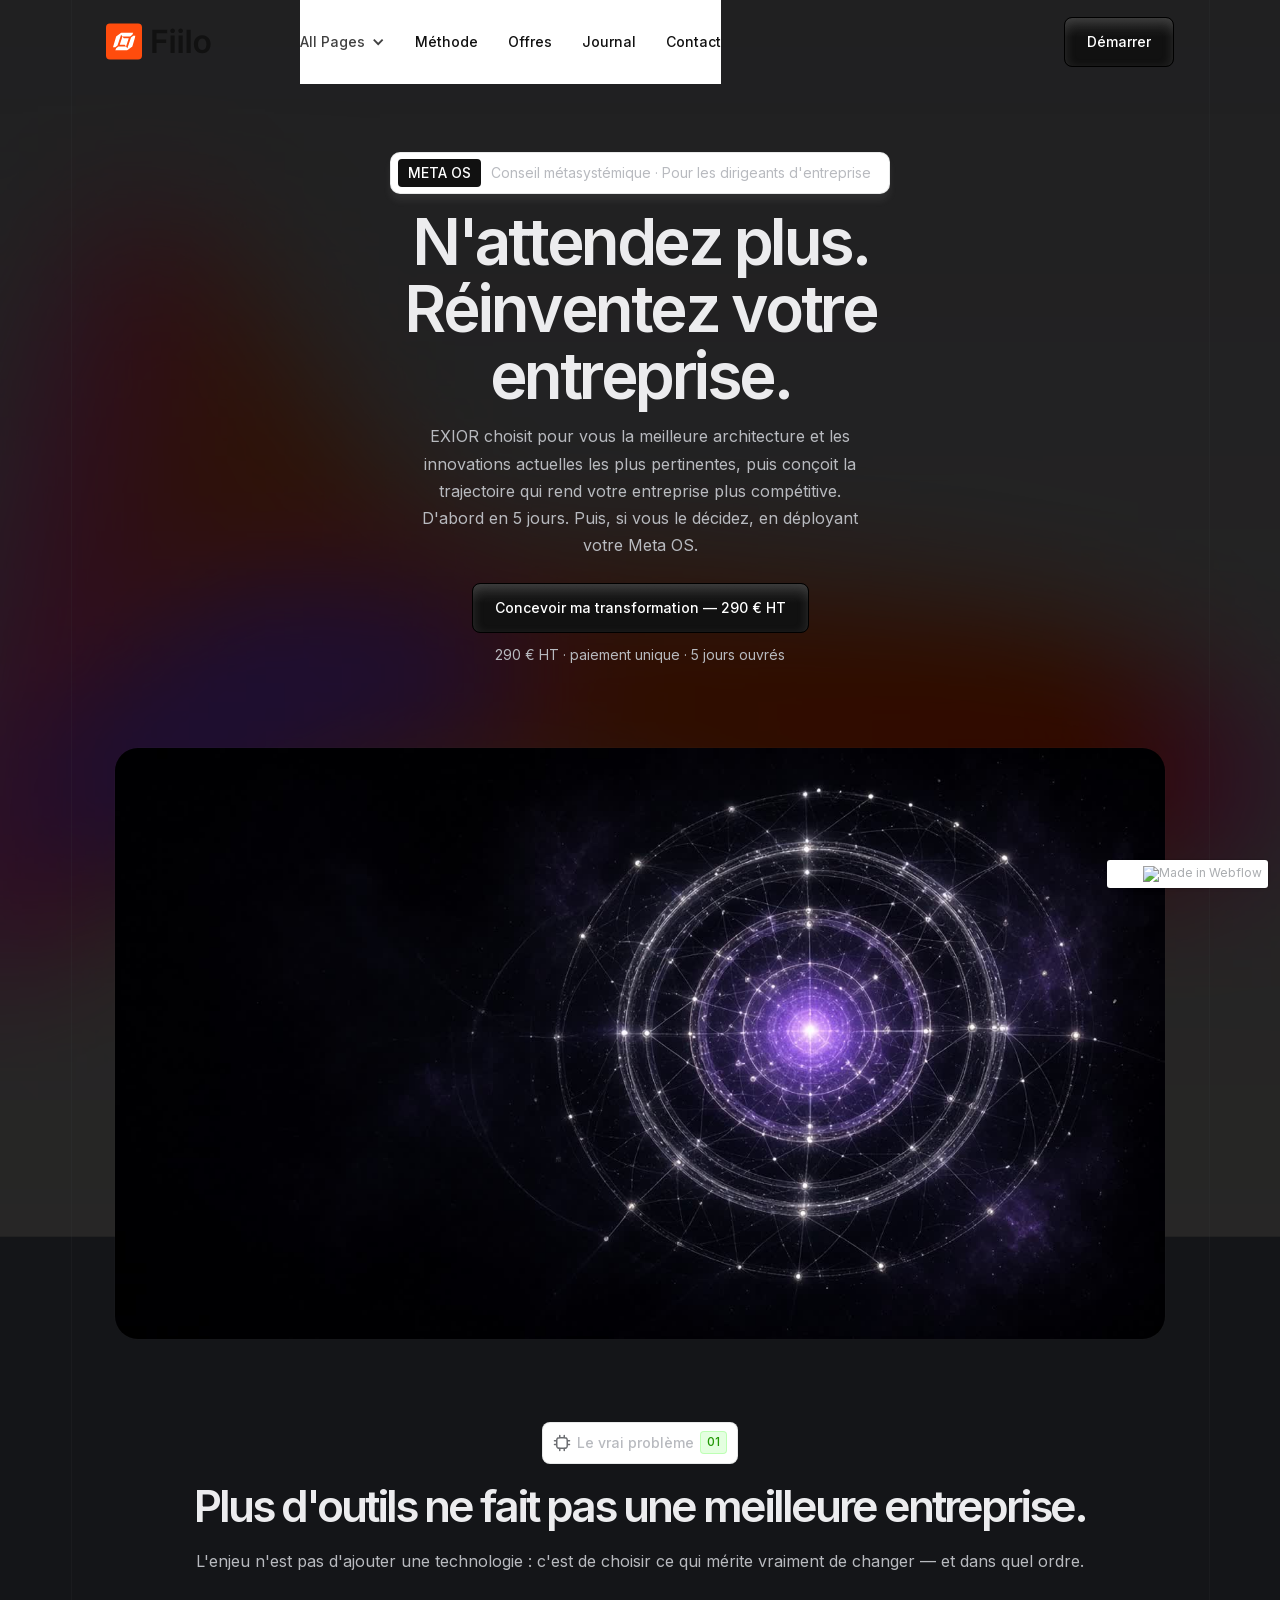
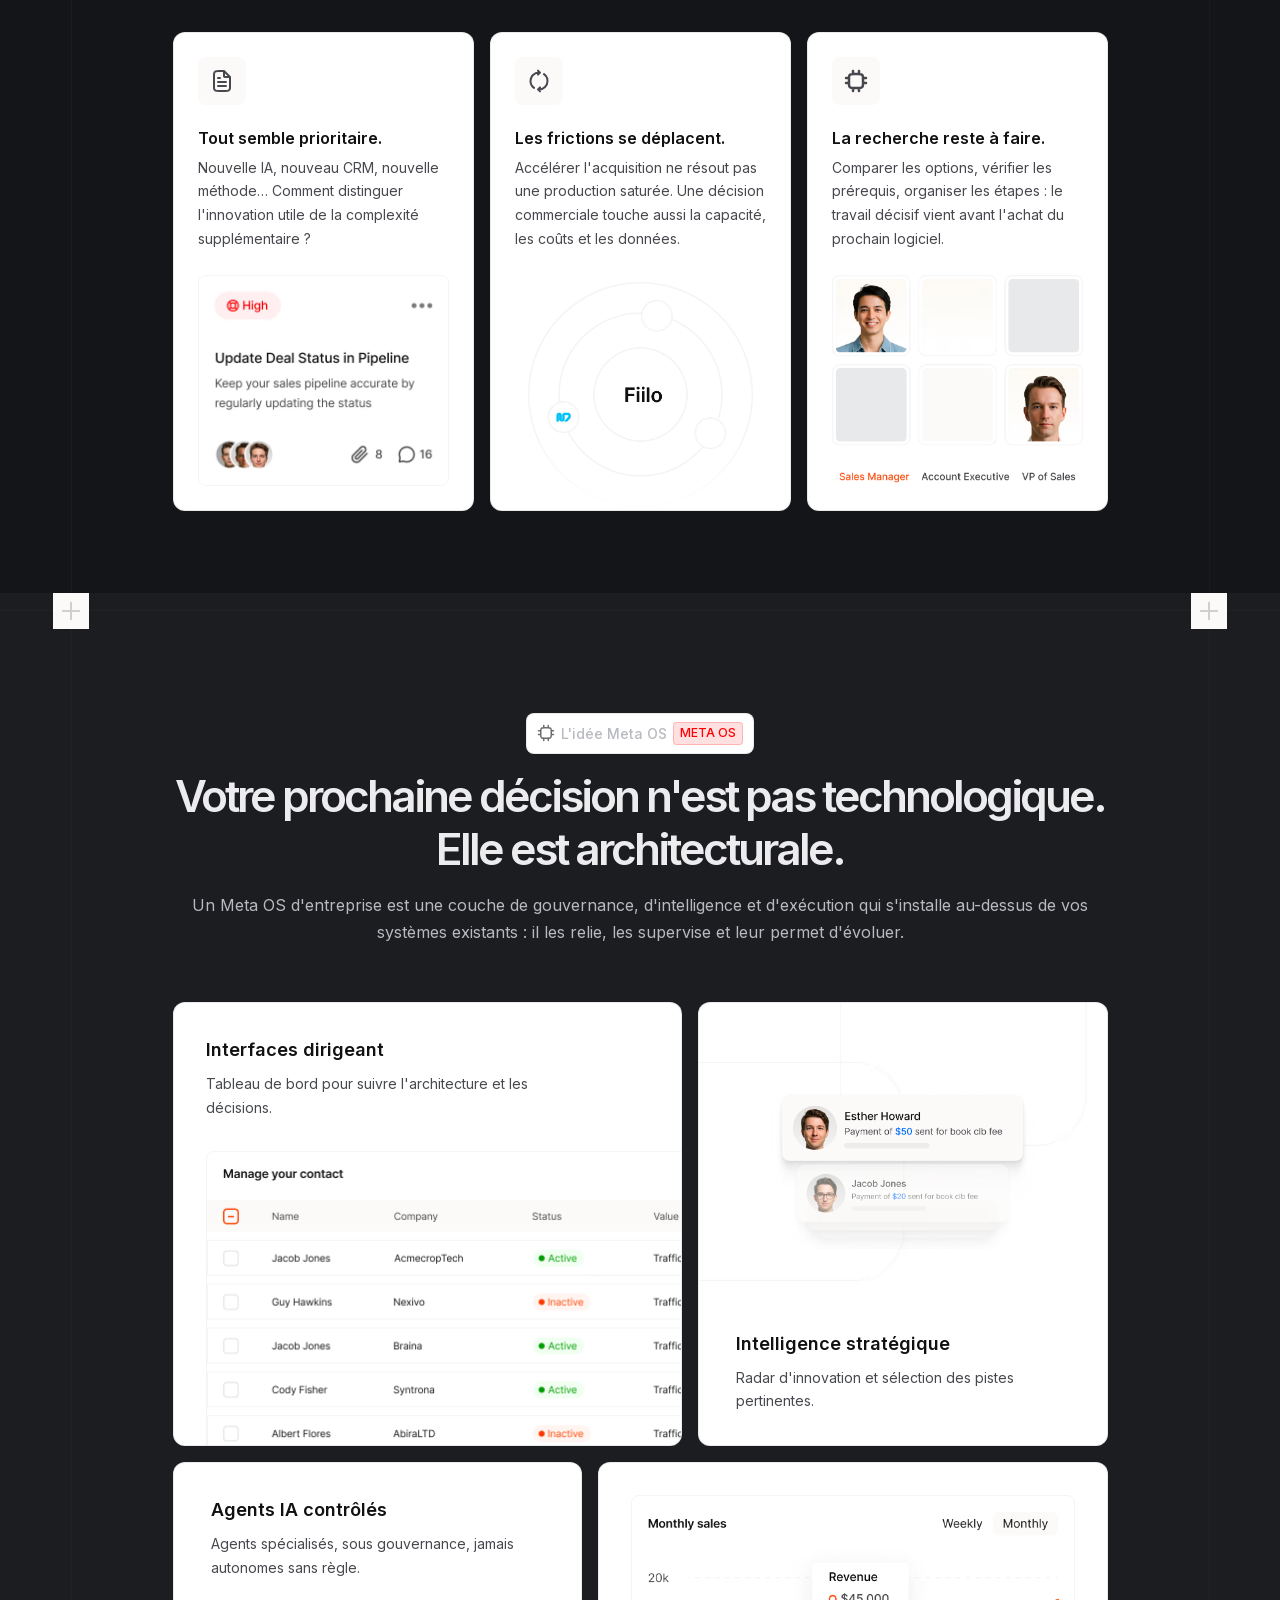
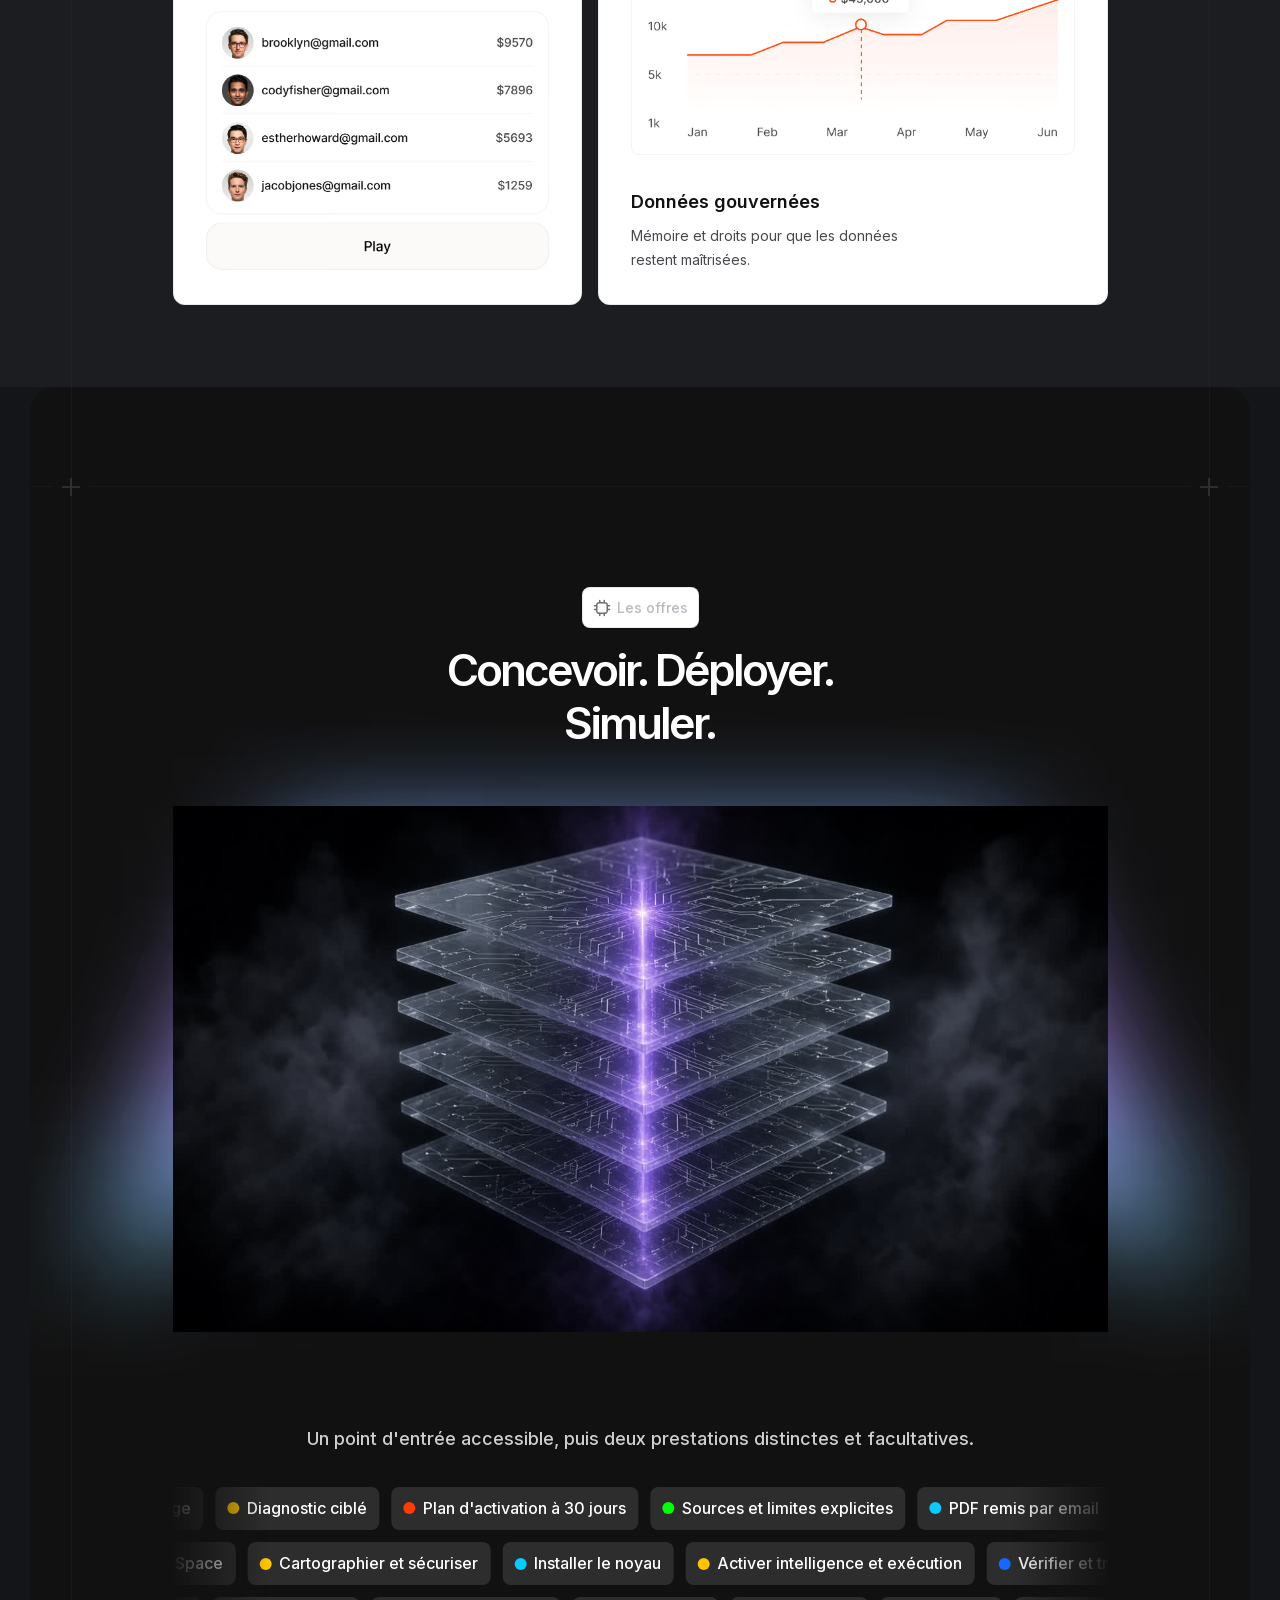
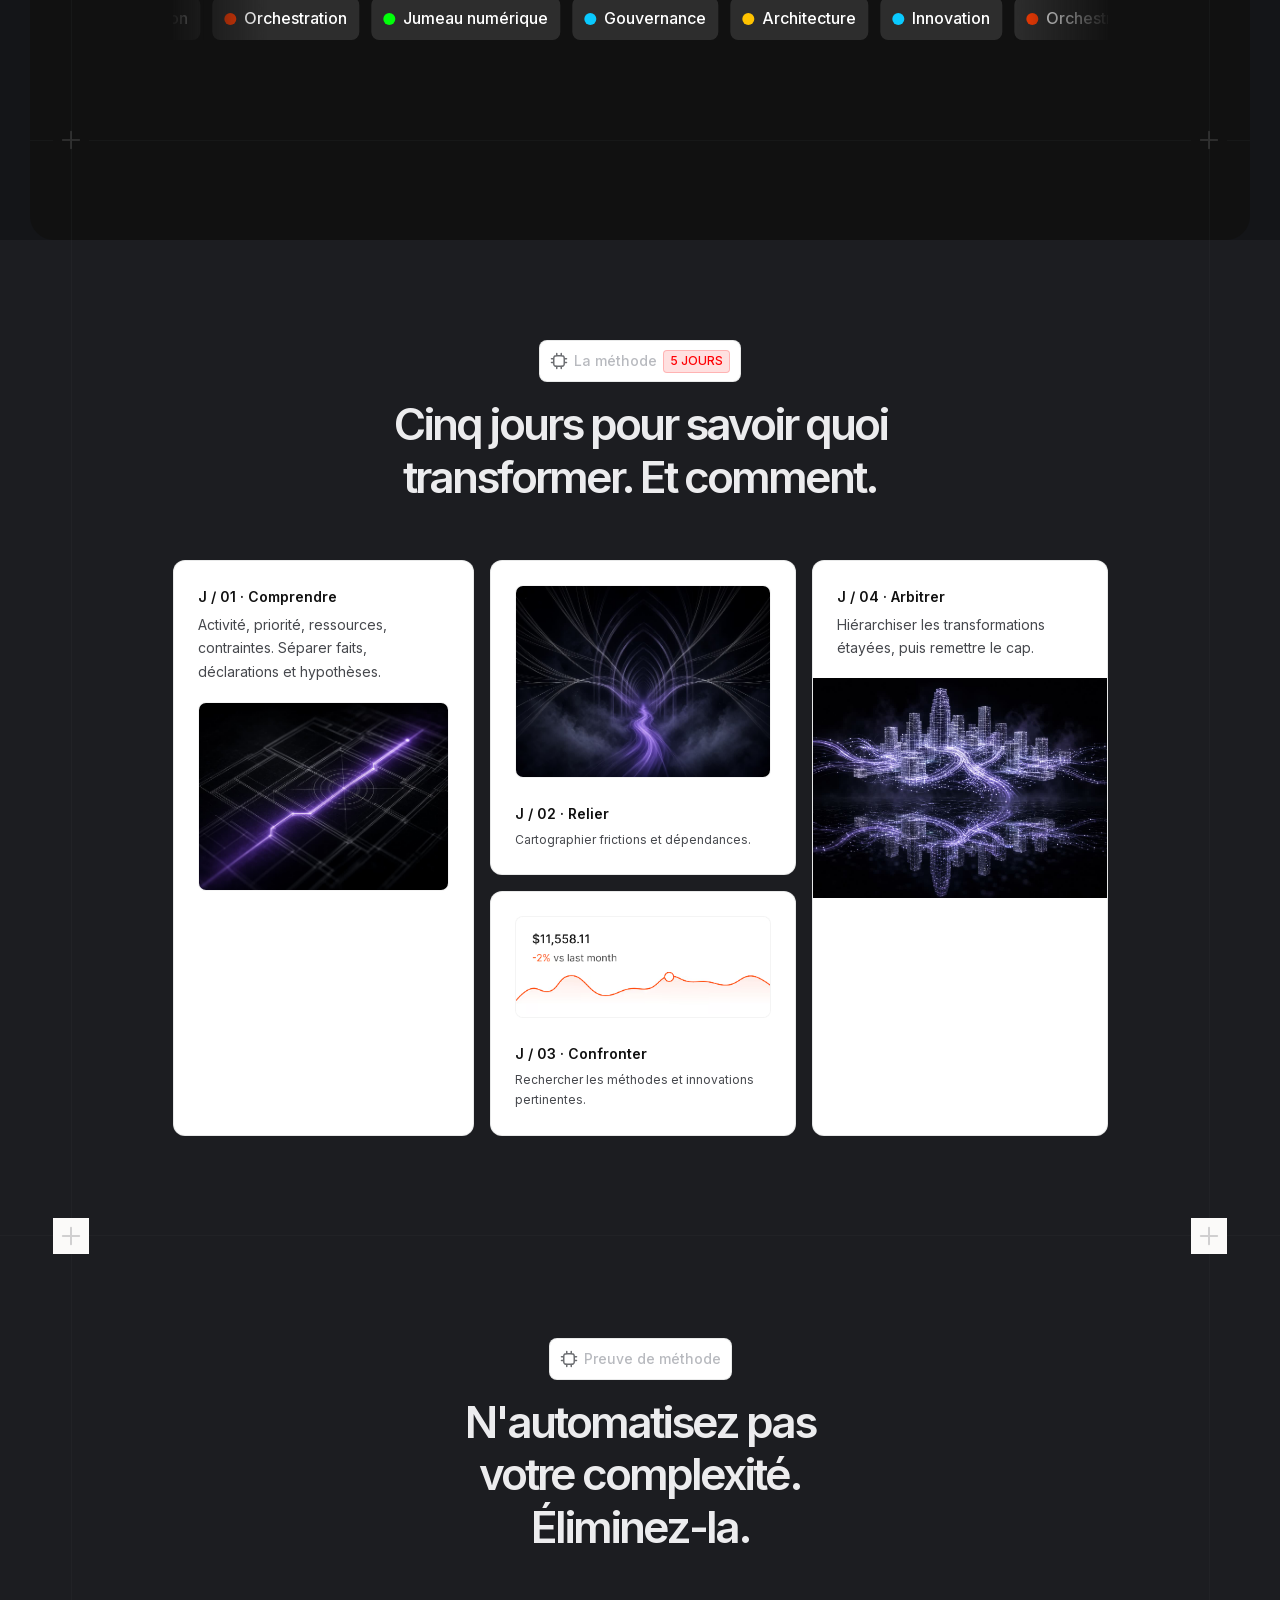
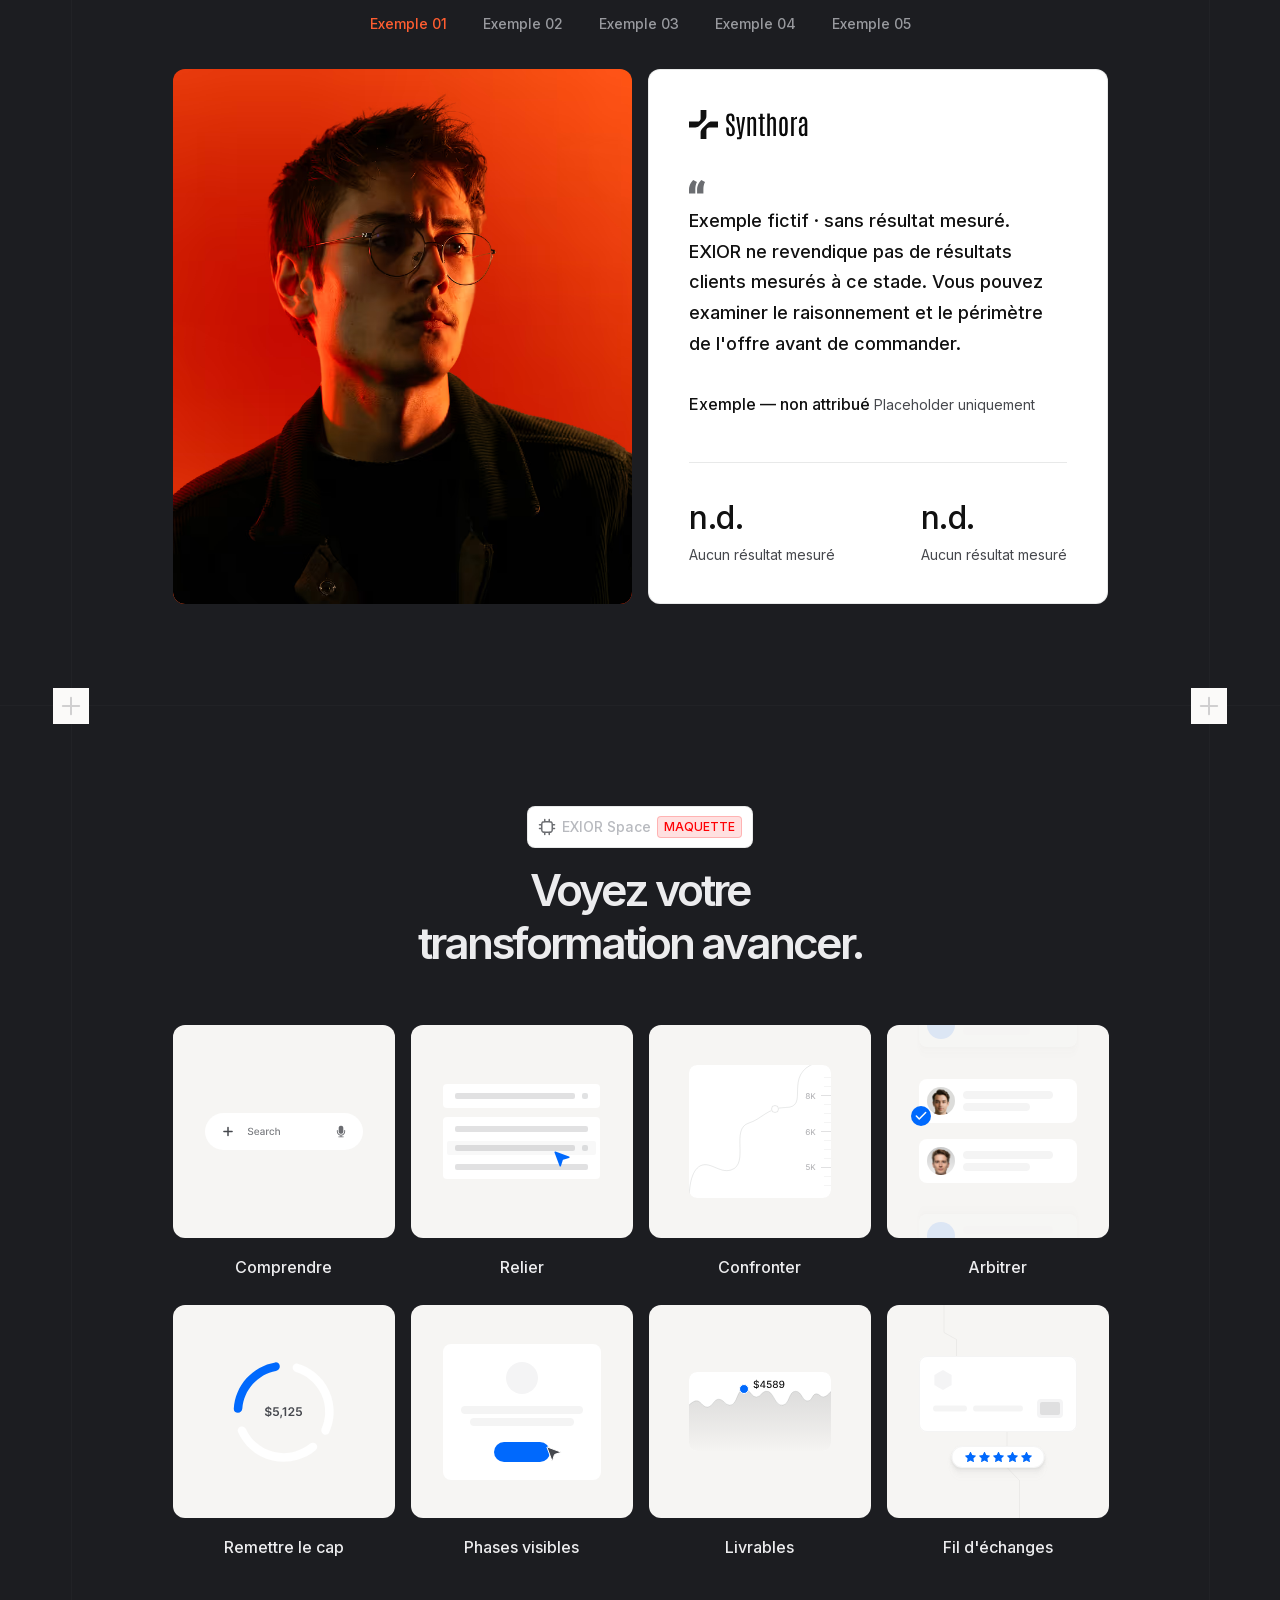
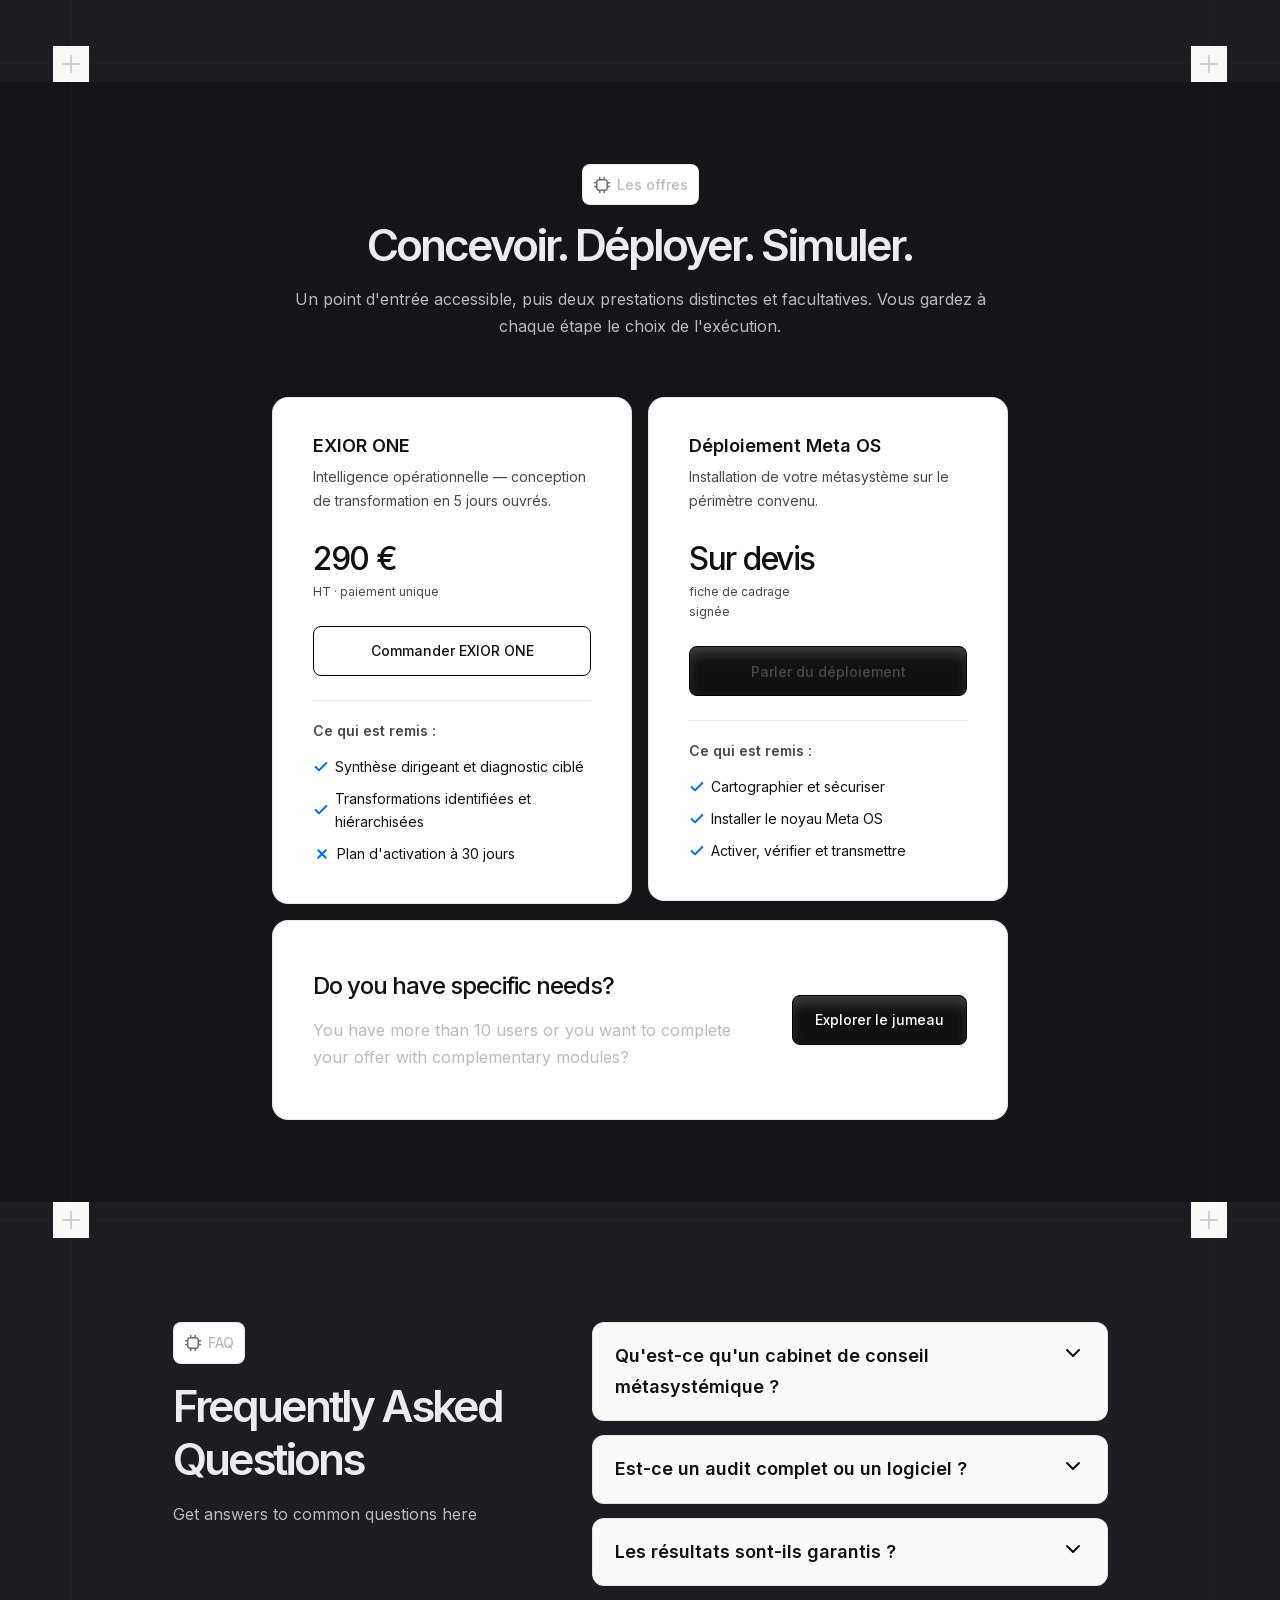
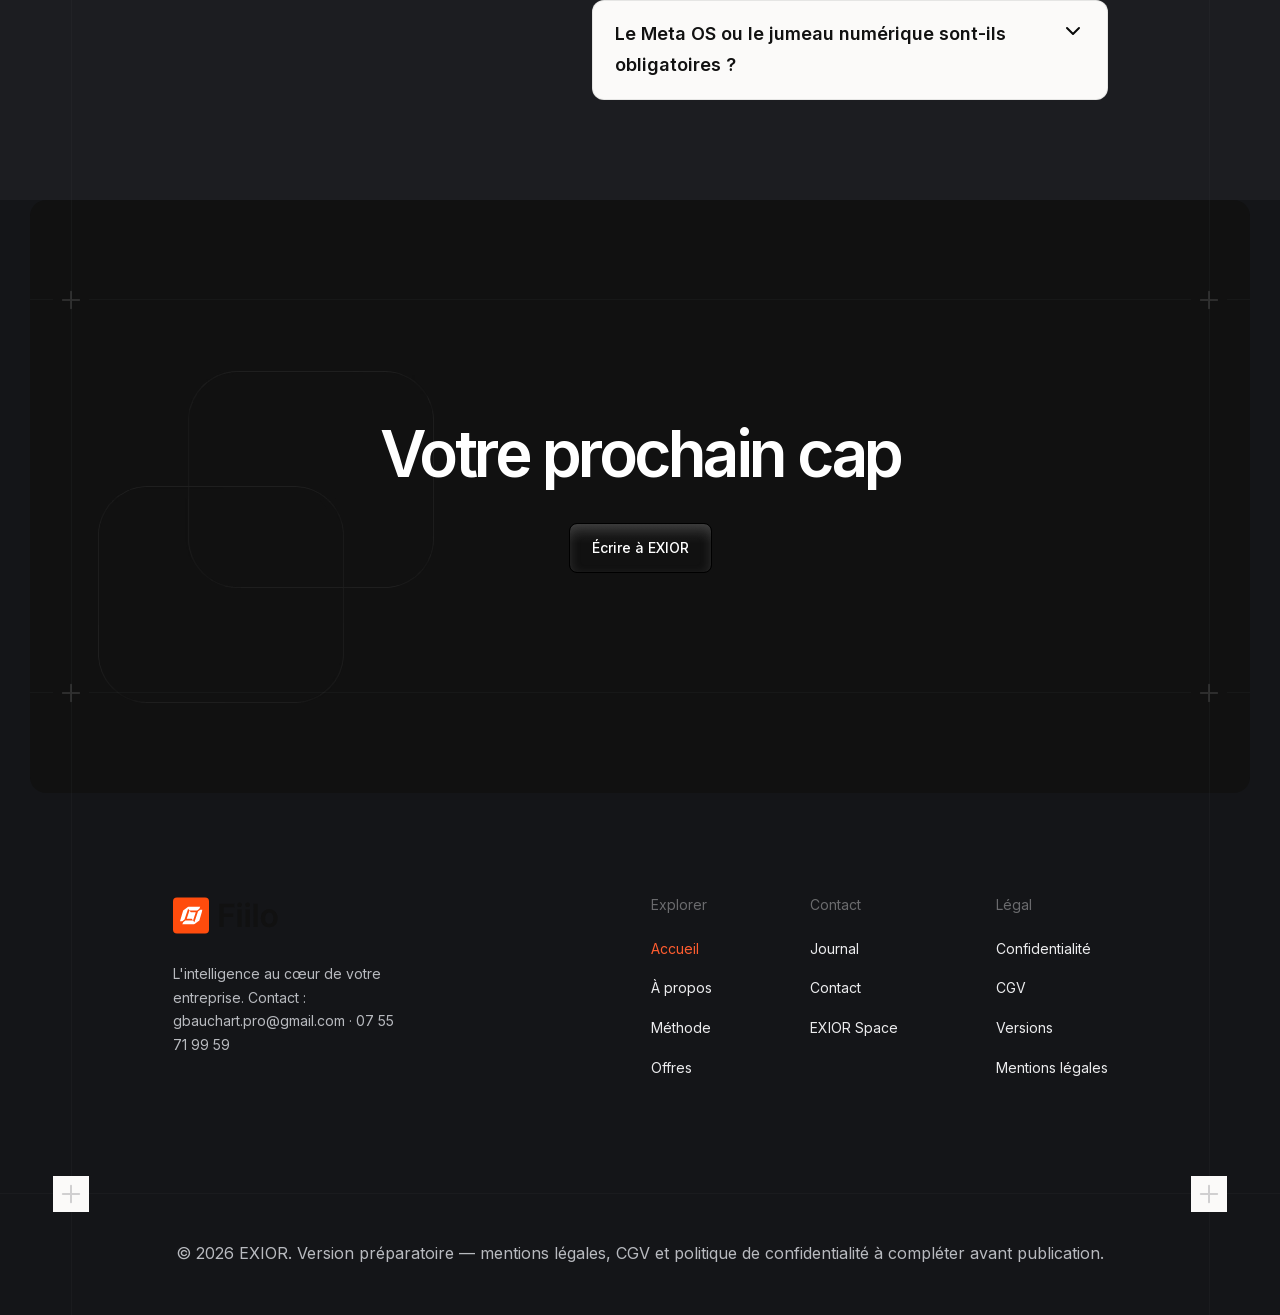
==== commit 2d7b5c65: "Add graphite dark page backgrounds, keep white cards" ====
--- a/index.html
+++ b/index.html
@@ -1,4 +1,4 @@
 <!DOCTYPE html>
 
-<html data-wf-page="694415c848f8cad9a255dea1" data-wf-site="694415c848f8cad9a255decd" data-wf-status="1" lang="fr"><head><link href="css/fonts-inter.css" rel="stylesheet"/><meta charset="utf-8"/><title>EXIOR — Le Meta OS de votre entreprise · Conseil métasystémique</title><meta content="EXIOR conçoit l'architecture de transformation de votre entreprise : les meilleures innovations actuelles, la bonne architecture, un plan d'activation. EXIOR ONE : 290 € HT, 5 jours ouvrés." name="description"/><meta content="EXIOR — N'attendez plus. Réinventez votre entreprise." property="og:title"/><meta content="Cabinet de conseil métasystémique. EXIOR ONE : 290 € HT." property="og:description"/><meta content="images/og.png" property="og:image"/><meta content="EXIOR — N'attendez plus. Réinventez votre entreprise." name="twitter:title"/><meta content="Cabinet de conseil métasystémique. EXIOR ONE : 290 € HT." name="twitter:description"/><meta content="website" property="og:type"/><meta content="summary_large_image" name="twitter:card"/><meta content="width=device-width, initial-scale=1" name="viewport"/><link href="css/fiilo.webflow.shared.4b0351849.css" rel="stylesheet" type="text/css"/><style>html.w-mod-js:not(.w-mod-ix3) :is(.hero-description, .hero-display-heading, .hero-content-block, .content-main-wrapper, [data-wf-component-id="63a570dc-2afd-d894-5845-289ff80b5b64"]:is(:is([data-wf-component-id="63a570dc-2afd-d894-5845-289ff80b5b64"]:is(:is(.dropdown-toggle-main, .dropdown-toggle-main)), [data-wf-component-id="63a570dc-2afd-d894-5845-289ff80b5b64"] :is(:is(.dropdown-toggle-main, .dropdown-toggle-main))) .icon-3), [data-wf-component-id="63a570dc-2afd-d894-5845-289ff80b5b64"] :is(:is([data-wf-component-id="63a570dc-2afd-d894-5845-289ff80b5b64"]:is(:is(.dropdown-toggle-main, .dropdown-toggle-main)), [data-wf-component-id="63a570dc-2afd-d894-5845-289ff80b5b64"] :is(:is(.dropdown-toggle-main, .dropdown-toggle-main))) .icon-3), .single-faq .faq-answer, .single-faq .faq-icon, .brand-logo-wrap, .features-ticker-flex, .ticker-card-lists, :is(.blog-card-main, .blog-card-main) .blog-image-main, :is(.hero-blog-card, .hero-blog-card) .blog-image-primary, .hero-title) {visibility: hidden !important;}</style><script type="text/javascript">!function(o,c){var n=c.documentElement,t=" w-mod-";n.className+=t+"js",("ontouchstart"in o||o.DocumentTouch&&c instanceof DocumentTouch)&&(n.className+=t+"touch")}(window,document);</script><link href="images/6a2a5bf1b05e409d016a896b_AI-SaaS-Startup-Webflow-Template----1ead5e06.png" media="(prefers-color-scheme: light)" rel="icon" sizes="32x32" type="image/png"/><link href="images/6a2a5bf1b05e409d016a896b_AI-SaaS-Startup-Webflow-Template----1ead5e06.png" media="(prefers-color-scheme: dark)" rel="icon" sizes="32x32" type="image/png"/><link href="images/6a2a5bf147660b4af268099c_AI-SaaS-Startup-Webflow-Template----fee8c418.png" rel="icon" sizes="48x48" type="image/png"/><link href="images/6a2a5bf10ae2427d690d806b_AI-SaaS-Startup-Webflow-Template----f5b1f4d7.png" rel="apple-touch-icon" sizes="180x180"/><link href="images/6a2a5bf16d4f493b28322be3_AI-SaaS-Startup-Webflow-Template----578736a6.png" rel="icon" sizes="192x192" type="image/png"/><link href="images/6a2a5bf13d4898179ce11ecd_AI-SaaS-Startup-Webflow-Template----608b8d23.png" rel="icon" sizes="512x512" type="image/png"/>
+<html data-wf-page="694415c848f8cad9a255dea1" data-wf-site="694415c848f8cad9a255decd" data-wf-status="1" lang="fr"><head><link href="css/fonts-inter.css" rel="stylesheet"/><meta charset="utf-8"/><title>EXIOR — Le Meta OS de votre entreprise · Conseil métasystémique</title><meta content="EXIOR conçoit l'architecture de transformation de votre entreprise : les meilleures innovations actuelles, la bonne architecture, un plan d'activation. EXIOR ONE : 290 € HT, 5 jours ouvrés." name="description"/><meta content="EXIOR — N'attendez plus. Réinventez votre entreprise." property="og:title"/><meta content="Cabinet de conseil métasystémique. EXIOR ONE : 290 € HT." property="og:description"/><meta content="images/og.png" property="og:image"/><meta content="EXIOR — N'attendez plus. Réinventez votre entreprise." name="twitter:title"/><meta content="Cabinet de conseil métasystémique. EXIOR ONE : 290 € HT." name="twitter:description"/><meta content="website" property="og:type"/><meta content="summary_large_image" name="twitter:card"/><meta content="width=device-width, initial-scale=1" name="viewport"/><link href="css/fiilo.webflow.shared.4b0351849.css" rel="stylesheet" type="text/css"/><link href="css/exior-dark.css" rel="stylesheet" type="text/css"/><style>html.w-mod-js:not(.w-mod-ix3) :is(.hero-description, .hero-display-heading, .hero-content-block, .content-main-wrapper, [data-wf-component-id="63a570dc-2afd-d894-5845-289ff80b5b64"]:is(:is([data-wf-component-id="63a570dc-2afd-d894-5845-289ff80b5b64"]:is(:is(.dropdown-toggle-main, .dropdown-toggle-main)), [data-wf-component-id="63a570dc-2afd-d894-5845-289ff80b5b64"] :is(:is(.dropdown-toggle-main, .dropdown-toggle-main))) .icon-3), [data-wf-component-id="63a570dc-2afd-d894-5845-289ff80b5b64"] :is(:is([data-wf-component-id="63a570dc-2afd-d894-5845-289ff80b5b64"]:is(:is(.dropdown-toggle-main, .dropdown-toggle-main)), [data-wf-component-id="63a570dc-2afd-d894-5845-289ff80b5b64"] :is(:is(.dropdown-toggle-main, .dropdown-toggle-main))) .icon-3), .single-faq .faq-answer, .single-faq .faq-icon, .brand-logo-wrap, .features-ticker-flex, .ticker-card-lists, :is(.blog-card-main, .blog-card-main) .blog-image-main, :is(.hero-blog-card, .hero-blog-card) .blog-image-primary, .hero-title) {visibility: hidden !important;}</style><script type="text/javascript">!function(o,c){var n=c.documentElement,t=" w-mod-";n.className+=t+"js",("ontouchstart"in o||o.DocumentTouch&&c instanceof DocumentTouch)&&(n.className+=t+"touch")}(window,document);</script><link href="images/6a2a5bf1b05e409d016a896b_AI-SaaS-Startup-Webflow-Template----1ead5e06.png" media="(prefers-color-scheme: light)" rel="icon" sizes="32x32" type="image/png"/><link href="images/6a2a5bf1b05e409d016a896b_AI-SaaS-Startup-Webflow-Template----1ead5e06.png" media="(prefers-color-scheme: dark)" rel="icon" sizes="32x32" type="image/png"/><link href="images/6a2a5bf147660b4af268099c_AI-SaaS-Startup-Webflow-Template----fee8c418.png" rel="icon" sizes="48x48" type="image/png"/><link href="images/6a2a5bf10ae2427d690d806b_AI-SaaS-Startup-Webflow-Template----f5b1f4d7.png" rel="apple-touch-icon" sizes="180x180"/><link href="images/6a2a5bf16d4f493b28322be3_AI-SaaS-Startup-Webflow-Template----578736a6.png" rel="icon" sizes="192x192" type="image/png"/><link href="images/6a2a5bf13d4898179ce11ecd_AI-SaaS-Startup-Webflow-Template----608b8d23.png" rel="icon" sizes="512x512" type="image/png"/>
 <meta content="images/og.png" name="twitter:image"/></head><body class="body"><section class="page-wrapper"><section class="page-line-block"><div class="w-layout-blockcontainer page-line-container w-container"></div></section><section class="section-wrapper"><section class="navbar"><section class="header" data-wf-component-id="63a570dc-2afd-d894-5845-289ff80b5b64" data-wf-variant-state="base"><div class="w-layout-blockcontainer navbar-container w-container"><div class="navbar-black w-nav" data-animation="default" data-collapse="medium" data-duration="400" data-easing="ease" data-easing2="ease" role="banner"><div class="w-layout-blockcontainer navbar-container w-container"><div class="header-content"><div class="logo-navitem"><a aria-current="page" class="brand-logo w-nav-brand w--current" href="index.html"><img alt="Orginal Logo" class="orginal-logo-black" height="Auto" loading="lazy" src="images/694415c848f8cad9a255e11c_d97b7c3ca847b86dfbf94d5ba953b720_logo-11-.svg" width="Auto"/></a><nav class="nav-menu w-nav-menu" role="navigation"><div class="dropdoen-menu w-dropdown" data-delay="0" data-hover="true"><div class="dropdown-toggle-main w-dropdown-toggle"><div class="dropdown-text">All Pages</div><div class="icon-3 w-icon-dropdown-toggle"></div></div><nav class="dropdown-menu-list w-dropdown-list"><div class="menu-list"><div class="navitem-list"><a aria-current="page" class="nav-link bottom-gap-16px w-dropdown-link w--current" href="index.html">Accueil</a><a class="nav-link bottom-gap-16px w-dropdown-link" href="about/">À propos</a><a class="nav-link bottom-gap-16px w-dropdown-link" href="features/">Méthode</a><a class="nav-link bottom-gap-16px w-dropdown-link" href="pricing/">Offres</a><a class="nav-link bottom-gap-16px w-dropdown-link" href="blog/">Journal</a><a class="nav-link bottom-gap-16px w-dropdown-link" href="blog/">Article</a><a class="nav-link bottom-gap-16px w-dropdown-link" href="integration/">EXIOR Space</a><a class="nav-link w-dropdown-link" href="integration/">Fiche espace</a></div><div class="navitem-list"><a class="nav-link bottom-gap-16px w-dropdown-link" href="contact/">Contact</a><a class="nav-link bottom-gap-16px w-dropdown-link" href="privacy-policy/">Confidentialité</a><a class="nav-link bottom-gap-16px w-dropdown-link" href="terms-conditions/">CGV</a><a class="nav-link bottom-gap-16px w-dropdown-link" href="license/">Mentions légales</a><a class="nav-link bottom-gap-16px w-dropdown-link" href="changelog/">Versions</a><a class="nav-link bottom-gap-16px w-dropdown-link" href="styleguide/">Charte graphique</a><a class="nav-link w-dropdown-link" href="404/">Page introuvable</a></div></div></nav></div><a class="nav-link gap-top w-nav-link" href="features/">Méthode</a><a class="nav-link gap-top w-nav-link" href="pricing/">Offres</a><a class="nav-link gap-top w-nav-link" href="blog/">Journal</a><a class="nav-link w-nav-link" href="contact/">Contact</a></nav></div><div class="header-button"><div class="button-wrap"><a class="hero-button w-inline-block" data-wf--hero-button--variant="base" href="mailto:gbauchart.pro@gmail.com?subject=EXIOR%20%E2%80%94%20Contact"><div class="hero-button-content-wrap"><div class="hero-button-content-flex"><div class="hero-button-text-wrap"><p class="hero-button-text">Démarrer</p></div><div class="hero-button-text-wrap"><p class="hero-button-text">Démarrer</p></div></div></div></a></div><div class="menu-button w-nav-button"><div class="humburger-icon" data-animation-type="lottie" data-autoplay="1" data-default-duration="2.36" data-direction="1" data-duration="0" data-is-ix2-target="0" data-loading="eager" data-loop="0" data-renderer="svg" data-src="vendor/66bd7fb3cfb5ba646f7ac658_lottieflow-menu-nav-06-000000-easey-1-.json" data-w-id="63a570dc-2afd-d894-5845-289ff80b5ba9"></div></div></div></div></div></div></div></section></section><section class="hero main"><div class="w-layout-blockcontainer hero-container w-container"><div class="hero-content-block"><div class="content-wrapper"><div class="hero-section-content hero-main"><div class="hero-subtitle"><p class="hero-subtext">META OS</p><p class="text-14">Conseil métasystémique · Pour les dirigeants d'entreprise</p></div><h1 class="hero-display-heading">N'attendez plus. Réinventez votre entreprise.</h1><p class="hero-description">EXIOR choisit pour vous la meilleure architecture et les innovations actuelles les plus pertinentes, puis conçoit la trajectoire qui rend votre entreprise plus compétitive. D'abord en 5 jours. Puis, si vous le décidez, en déployant votre Meta OS.</p><div class="hero-buttons"><a class="hero-button w-inline-block" data-wf--hero-button--variant="base" href="mailto:gbauchart.pro@gmail.com?subject=EXIOR%20ONE%20%E2%80%94%20Concevoir%20ma%20transformation"><div class="hero-button-content-wrap"><div class="hero-button-content-flex"><div class="hero-button-text-wrap"><p class="hero-button-text">Concevoir ma transformation — 290 € HT</p></div><div class="hero-button-text-wrap"><p class="hero-button-text">Concevoir ma transformation — 290 € HT</p></div></div></div></a><p class="text-14">290 € HT · paiement unique · 5 jours ouvrés</p></div></div><div class="hero-dasboard-image-wrapper"><img alt="EXIOR" class="hero-dashboard-image" loading="lazy" src="assets/hero-poster.jpg" srcset="assets/hero-poster.jpg"/></div></div></div></div><img alt="" class="hero-bg-shape" loading="lazy" src="images/6944dfbb9e82d9cc242c4680_BG-6-.avif"/></section><section class="brand-main" style="display: none"><section class="section-line-block-top"><div class="w-layout-blockcontainer section-line-container w-container"><div class="section-icon-flex"><img alt="" class="line-icon" loading="lazy" src="images/6944e33274f9560095091e33_Frame-1707482346.svg"/><img alt="" class="line-icon" loading="lazy" src="images/6944e33274f9560095091e33_Frame-1707482346.svg"/></div></div><div class="section-line"></div></section><section class="section-line-block-bottom"><div class="w-layout-blockcontainer section-line-container w-container"><div class="section-icon-flex"><img alt="" class="line-icon" loading="lazy" src="images/6944e33274f9560095091e33_Frame-1707482346.svg"/><img alt="" class="line-icon" loading="lazy" src="images/6944e33274f9560095091e33_Frame-1707482346.svg"/></div></div><div class="section-line"></div></section><section class="brand-section"><div class="w-layout-blockcontainer brand-container w-container"><div class="content-main-wrapper"><div class="brand-content-wrapper"><p class="brand-title">Trusted by 25,000+ founders</p><div class="brand-logo-wrapper"><div class="brand-logo-wrap"><div class="brand-logo-list"><img alt="Logo" class="brand-logo-2" height="Auto" loading="lazy" src="images/6944e6bb40d924c31be651b5_Frame-1707482336-1-.svg" width="Auto"/><img alt="Logo" class="brand-logo-2" height="Auto" loading="lazy" src="images/6944e6bbb9d1dd20fe356d75_Frame-1707482024-1-.svg" width="Auto"/><img alt="Logo" class="brand-logo-2" height="Auto" loading="lazy" src="images/6944e6bb9e36bccd1992b347_Frame-1707482337-1-.svg" width="Auto"/><img alt="Logo" class="brand-logo-2" height="Auto" loading="lazy" src="images/6944e6bbcba90cc731efe7f1_Frame-1707482338-1-.svg" width="Auto"/><img alt="Logo" class="brand-logo-2" height="Auto" loading="lazy" src="images/6944e6bc2c6d57a3a1a57f52_Frame-1707482022-1-.svg" width="Auto"/></div><div class="brand-logo-list"><img alt="Logo" class="brand-logo-2" height="Auto" loading="lazy" src="images/6944e6bb40d924c31be651b5_Frame-1707482336-1-.svg" width="Auto"/><img alt="Logo" class="brand-logo-2" height="Auto" loading="lazy" src="images/6944e6bbb9d1dd20fe356d75_Frame-1707482024-1-.svg" width="Auto"/><img alt="Logo" class="brand-logo-2" height="Auto" loading="lazy" src="images/6944e6bb9e36bccd1992b347_Frame-1707482337-1-.svg" width="Auto"/><img alt="Logo" class="brand-logo-2" height="Auto" loading="lazy" src="images/6944e6bbcba90cc731efe7f1_Frame-1707482338-1-.svg" width="Auto"/><img alt="Logo" class="brand-logo-2" height="Auto" loading="lazy" src="images/6944e6bc2c6d57a3a1a57f52_Frame-1707482022-1-.svg" width="Auto"/></div><div class="brand-logo-list"><img alt="Logo" class="brand-logo-2" height="Auto" loading="lazy" src="images/6944e6bb40d924c31be651b5_Frame-1707482336-1-.svg" width="Auto"/><img alt="Logo" class="brand-logo-2" height="Auto" loading="lazy" src="images/6944e6bbb9d1dd20fe356d75_Frame-1707482024-1-.svg" width="Auto"/><img alt="Logo" class="brand-logo-2" height="Auto" loading="lazy" src="images/6944e6bb9e36bccd1992b347_Frame-1707482337-1-.svg" width="Auto"/><img alt="Logo" class="brand-logo-2" height="Auto" loading="lazy" src="images/6944e6bbcba90cc731efe7f1_Frame-1707482338-1-.svg" width="Auto"/><img alt="Logo" class="brand-logo-2" height="Auto" loading="lazy" src="images/6944e6bc2c6d57a3a1a57f52_Frame-1707482022-1-.svg" width="Auto"/></div></div><img alt="" class="brand-shape-left" loading="lazy" src="images/694415c848f8cad9a255e121_Frame-1707482340-1-.svg"/><img alt="" class="brand-shape-right" loading="lazy" src="images/694415c848f8cad9a255e122_Frame-1707482341.svg"/></div></div></div></div></section></section><section class="features-v1"><div class="w-layout-blockcontainer features-container w-container"><div class="content-main-wrapper"><div class="features-content-block-v1"><div class="features-section-content-v1"><div class="subtext"><img alt="" class="icon" loading="lazy" src="images/6944eaa0920832ac541afcb0_cpu-chip-02.svg"/><p class="subtitle">Le vrai problème</p><p class="free-text">01</p></div><h2 class="align-center">Plus d'outils ne fait pas une meilleure entreprise.</h2><p class="align-center">L'enjeu n'est pas d'ajouter une technologie : c'est de choisir ce qui mérite vraiment de changer — et dans quel ordre.</p></div><div class="features-card-block-v1"><div class="feature-card-v1"><div class="features-title-flex-v1"><div class="feature-icon-flex"><img alt="" class="feature-icon" loading="lazy" src="images/6944eda31e7bd1ca8e6f73c8_file-06.svg"/></div><div class="features-text-flex-v1"><p class="text-16-semibold">Tout semble prioritaire.</p><p class="text-14">Nouvelle IA, nouveau CRM, nouvelle méthode… Comment distinguer l'innovation utile de la complexité supplémentaire ?</p></div></div><img alt="" class="feature-image-01" loading="lazy" sizes="(max-width: 767px) 100vw, (max-width: 991px) 728px, 940px" src="images/6944ef043982e0a7aa520544_9b1838f8c7f174d4958eb43e7732d717_card-25-.avif" srcset="images/6944ef043982e0a7aa520544_9b1838f8c7f174d4958eb43e7732d717_card-25--p-500.avif 500w, images/6944ef043982e0a7aa520544_9b1838f8c7f174d4958eb43e7732d717_card-25-.avif 1012w"/></div><div class="feature-card-v1 _02"><div class="features-title-flex-v1"><div class="feature-icon-flex"><img alt="" class="feature-icon" loading="lazy" src="images/6944efe663711f930311a61f_repeat-04.svg"/></div><div class="features-text-flex-v1"><p class="text-16-semibold">Les frictions se déplacent.</p><p class="text-14">Accélérer l'acquisition ne résout pas une production saturée. Une décision commerciale touche aussi la capacité, les coûts et les données.</p></div></div><img alt="" class="feature-image-02" loading="lazy" sizes="(max-width: 675px) 100vw, 675px" src="images/6a341c9f2280f2e47d7568a4_Group-2085663169.webp" srcset="images/6a341c9f2280f2e47d7568a4_Group-2085663169-p-500.png 500w, images/6a341c9f2280f2e47d7568a4_Group-2085663169.webp 675w"/></div><div class="feature-card-v1"><div class="features-title-flex-v1"><div class="feature-icon-flex"><img alt="" class="feature-icon" loading="lazy" src="images/6944f0b729e620a2366f3589_cpu-chip-02-1-.svg"/></div><div class="features-text-flex-v1"><p class="text-16-semibold">La recherche reste à faire.</p><p class="text-14">Comparer les options, vérifier les prérequis, organiser les étapes : le travail décisif vient avant l'achat du prochain logiciel.</p></div></div><img alt="" class="feature-image-03" loading="lazy" src="images/6944f103260b064fa7a1b8fa_Frame-2147225000-1-.avif"/></div></div></div></div></div></section><section class="feature-v2"><div class="w-layout-blockcontainer features-container w-container"><div class="content-main-wrapper"><div class="features-content-block-v1"><div class="features-section-content-v1"><div class="subtext"><img alt="" class="icon" loading="lazy" src="images/6944eaa0920832ac541afcb0_cpu-chip-02.svg"/><p class="subtitle">L'idée Meta OS</p><p class="free-text-2">META OS</p></div><h2 class="align-center">Votre prochaine décision n'est pas technologique. Elle est architecturale.</h2><p class="align-center">Un Meta OS d'entreprise est une couche de gouvernance, d'intelligence et d'exécution qui s'installe au-dessus de vos systèmes existants : il les relie, les supervise et leur permet d'évoluer.</p></div><div class="features-card-block-v2"><div class="features-card-lists-v2"><div class="features-card-01"><div class="features-title-wrap-v2"><p class="text-18-semibold">Interfaces dirigeant</p><p class="text-14">Tableau de bord pour suivre l'architecture et les décisions.</p></div><img alt="" class="features-image-02" loading="lazy" sizes="(max-width: 767px) 100vw, (max-width: 991px) 728px, 940px" src="images/69450f4eac3c49c688af6f08_Frame-1707482445.avif" srcset="images/69450f4eac3c49c688af6f08_Frame-1707482445-p-500.png 500w, images/69450f4eac3c49c688af6f08_Frame-1707482445.avif 988w"/></div><div class="features-card-02"><img alt="" class="features-image-03" loading="lazy" sizes="(max-width: 767px) 100vw, (max-width: 991px) 728px, 861px" src="images/694510d391942e7be27431cc_Frame-1984078723.avif" srcset="images/694510d391942e7be27431cc_Frame-1984078723-p-500.png 500w, images/694510d391942e7be27431cc_Frame-1984078723.avif 861w"/><div class="features-title-wrap-v2"><p class="text-18-semibold">Intelligence stratégique</p><p class="text-14">Radar d'innovation et sélection des pistes pertinentes.</p></div></div></div><div class="features-card-lists-v2"><div class="features-card-04"><div class="features-title-wrap-v2"><p class="text-18-semibold">Agents IA contrôlés</p><p class="text-14">Agents spécialisés, sous gouvernance, jamais autonomes sans règle.</p></div><img alt="" class="features-image-04" loading="lazy" sizes="(max-width: 767px) 100vw, (max-width: 991px) 728px, 940px" src="images/694512a1d1de0f91fb5c603f_Frame-2147225001.avif" srcset="images/694512a1d1de0f91fb5c603f_Frame-2147225001-p-500.png 500w, images/694512a1d1de0f91fb5c603f_Frame-2147225001.avif 1038w"/></div><div class="features-card-05"><img alt="" class="features-image-05" loading="lazy" sizes="(max-width: 767px) 100vw, (max-width: 991px) 728px, 940px" src="images/69451321f26a5ee940c245b9_Frame-1707482427.avif" srcset="images/69451321f26a5ee940c245b9_Frame-1707482427-p-500.png 500w, images/69451321f26a5ee940c245b9_Frame-1707482427.avif 1338w"/><div class="features-title-wrap-v2 _05"><p class="text-18-semibold">Données gouvernées</p><p class="text-14">Mémoire et droits pour que les données restent maîtrisées.</p></div></div></div></div></div></div></div><section class="section-line-block-top"><div class="w-layout-blockcontainer section-line-container w-container"><div class="section-icon-flex"><img alt="" class="line-icon" loading="lazy" src="images/6944e33274f9560095091e33_Frame-1707482346.svg"/><img alt="" class="line-icon" loading="lazy" src="images/6944e33274f9560095091e33_Frame-1707482346.svg"/></div></div><div class="section-line"></div></section></section><section class="features-v3"><section class="features-area-v3"><div class="w-layout-blockcontainer features-container w-container"><div class="content-main-wrapper"><div class="features-content-block-v1"><div class="features-section-content-v1"><div class="subtext"><img alt="" class="icon" loading="lazy" src="images/6944eaa0920832ac541afcb0_cpu-chip-02.svg"/><p class="subtitle">Les offres</p></div><h2 class="features-heading">Concevoir. Déployer. Simuler.</h2></div><img alt="Meta OS" class="features-dashboard-image" loading="lazy" src="assets/metaos.jpg" srcset="assets/metaos.jpg"/></div></div><div class="content-main-wrapper"><div class="features-icon-list-text-block"><p class="text-18-medium white">Un point d'entrée accessible, puis deux prestations distinctes et facultatives.</p><div class="features-ticker-block"><div class="features-ticker-flex"><div class="features-ticker-lists"><div class="features-text-card"><div class="bullet-3"></div><p class="features-text">Synthèse dirigeant d'une page</p></div><div class="features-text-card"><div class="bullet-3"></div><p class="features-text">Diagnostic ciblé</p></div><div class="features-text-card"><div class="bullet-4"></div><p class="features-text">Plan d'activation à 30 jours</p></div><div class="features-text-card"><div class="bullet-5"></div><p class="features-text">Sources et limites explicites</p></div><div class="features-text-card"><div class="bullet-6"></div><p class="features-text">PDF remis par email</p></div></div><div class="features-ticker-lists"><div class="features-text-card"><div class="bullet-3"></div><p class="features-text">Synthèse dirigeant d'une page</p></div><div class="features-text-card"><div class="bullet-3"></div><p class="features-text">Diagnostic ciblé</p></div><div class="features-text-card"><div class="bullet-4"></div><p class="features-text">Plan d'activation à 30 jours</p></div><div class="features-text-card"><div class="bullet-5"></div><p class="features-text">Sources et limites explicites</p></div><div class="features-text-card"><div class="bullet-6"></div><p class="features-text">PDF remis par email</p></div></div></div><div class="ticker-card-lists"><div class="features-ticker-flex-02"><div class="features-ticker-lists"><div class="features-text-card"><div class="bullet-3"></div><p class="features-text">Cartographier et sécuriser</p></div><div class="features-text-card"><div class="bullet-6"></div><p class="features-text">Installer le noyau</p></div><div class="features-text-card"><div class="bullet-3"></div><p class="features-text">Activer intelligence et exécution</p></div><div class="features-text-card"><div class="bullet-7"></div><p class="features-text">Vérifier et transmettre</p></div><div class="features-text-card"><div class="bullet-4"></div><p class="features-text">EXIOR Space</p></div></div><div class="features-ticker-lists"><div class="features-text-card"><div class="bullet-3"></div><p class="features-text">Cartographier et sécuriser</p></div><div class="features-text-card"><div class="bullet-6"></div><p class="features-text">Installer le noyau</p></div><div class="features-text-card"><div class="bullet-3"></div><p class="features-text">Activer intelligence et exécution</p></div><div class="features-text-card"><div class="bullet-7"></div><p class="features-text">Vérifier et transmettre</p></div><div class="features-text-card"><div class="bullet-4"></div><p class="features-text">EXIOR Space</p></div></div></div></div><div class="features-ticker-flex"><div class="features-ticker-lists"><div class="features-text-card"><div class="bullet-3"></div><p class="features-text">Architecture</p></div><div class="features-text-card"><div class="bullet-6"></div><p class="features-text">Innovation</p></div><div class="features-text-card"><div class="bullet-4"></div><p class="features-text">Orchestration</p></div><div class="features-text-card"><div class="bullet-5"></div><p class="features-text">Jumeau numérique</p></div><div class="features-text-card"><div class="bullet-6"></div><p class="features-text">Gouvernance</p></div></div><div class="features-ticker-lists"><div class="features-text-card"><div class="bullet-3"></div><p class="features-text">Architecture</p></div><div class="features-text-card"><div class="bullet-6"></div><p class="features-text">Innovation</p></div><div class="features-text-card"><div class="bullet-4"></div><p class="features-text">Orchestration</p></div><div class="features-text-card"><div class="bullet-5"></div><p class="features-text">Jumeau numérique</p></div><div class="features-text-card"><div class="bullet-6"></div><p class="features-text">Gouvernance</p></div></div></div><img alt="" class="shape-left" loading="lazy" src="images/6946498a5a0bc57790f504d5_Frame-1707482372-1-.avif"/><img alt="" class="shape-right" loading="lazy" src="images/6946498a0be584e943b789cb_Frame-1707482373.avif"/></div></div></div></div><section class="section-line-block-top _01"><div class="w-layout-blockcontainer section-line-container style-01 w-container"><div class="section-icon-flex"><img alt="" class="line-icon" loading="lazy" src="images/6945182dc4b66388f81599a1_Frame-1707482349.svg"/><img alt="" class="line-icon" loading="lazy" src="images/6945182dc4b66388f81599a1_Frame-1707482349.svg"/></div></div><div class="section-line"></div></section><section class="section-line-block-bottom _01"><div class="w-layout-blockcontainer section-line-container w-container"><div class="section-icon-flex"><img alt="" class="line-icon" loading="lazy" src="images/6945182dc4b66388f81599a1_Frame-1707482349.svg"/><img alt="" class="line-icon" loading="lazy" src="images/6945182dc4b66388f81599a1_Frame-1707482349.svg"/></div></div><div class="section-line"></div></section></section></section><section class="feature-v4"><div class="w-layout-blockcontainer features-container w-container"><div class="content-main-wrapper"><div class="features-content-block-v4"><div class="features-section-content-v4"><div class="subtext"><img alt="" class="icon" loading="lazy" src="images/6944eaa0920832ac541afcb0_cpu-chip-02.svg"/><p class="subtitle">La méthode</p><p class="free-text-2">5 JOURS</p></div><h2 class="align-center">Cinq jours pour savoir quoi transformer. Et comment.</h2></div><div class="features-card-block-v4"><div class="feature-card-01"><div class="feature-title-flex"><p class="text-14-semibold">J / 01 · Comprendre</p><p class="text-14">Activité, priorité, ressources, contraintes. Séparer faits, déclarations et hypothèses.</p></div><img alt="EXIOR ONE" class="feature-image" loading="lazy" src="assets/one.jpg"/></div><div class="feature-card-list" id="w-node-_94ad3947-f07e-8d3e-fc7e-0e70f49725c6-a255dea1"><div class="feature-card-02"><img alt="Déploiement Meta OS" class="feature-image" loading="lazy" src="assets/deploy.jpg" srcset="assets/deploy.jpg"/><div class="feature-title-flex"><p class="text-14-semibold">J / 02 · Relier</p><p class="text-12">Cartographier frictions et dépendances.</p></div></div><div class="feature-card-02"><img alt="" class="feature-image" loading="lazy" src="images/69467d4030df146ed572a110_Frame-1984078732-1-.avif"/><div class="feature-title-flex"><p class="text-14-semibold">J / 03 · Confronter</p><p class="text-12">Rechercher les méthodes et innovations pertinentes.</p></div></div></div><div class="feature-card-03"><div class="feature-title-flex style-01"><p class="text-14-semibold">J / 04 · Arbitrer</p><p class="text-14">Hiérarchiser les transformations étayées, puis remettre le cap.</p></div><img alt="Jumeau numérique" class="image" loading="lazy" src="assets/jumeau.jpg"/></div></div></div></div></div></section><section class="case-study"><div class="w-layout-blockcontainer features-container w-container"><div class="content-main-wrapper"><div class="features-content-block-v4"><div class="case-study-section-content"><div class="subtext"><img alt="" class="icon" loading="lazy" src="images/6944eaa0920832ac541afcb0_cpu-chip-02.svg"/><p class="subtitle">Preuve de méthode</p></div><h2 class="align-center">N'automatisez pas votre complexité. Éliminez-la.</h2></div><div class="case-study-tab-main"><div class="case-study-tabs w-tabs" data-current="Tab 1" data-duration-in="300" data-duration-out="100" data-easing="ease"><div class="case-tabs-menu w-tab-menu"><a class="case-tab-link w-inline-block w-tab-link w--current" data-w-tab="Tab 1"><div>Exemple 01</div></a><a class="case-tab-link w-inline-block w-tab-link" data-w-tab="Tab 2"><div>Exemple 02</div></a><a class="case-tab-link w-inline-block w-tab-link" data-w-tab="Tab 3"><div>Exemple 03</div></a><a class="case-tab-link w-inline-block w-tab-link" data-w-tab="Tab 4"><div>Exemple 04</div></a><a class="case-tab-link w-inline-block w-tab-link" data-w-tab="Tab 5"><div>Exemple 05</div></a></div><div class="case-study-tabs-content w-tab-content"><div class="case-tab-pane w-tab-pane w--tab-active" data-w-tab="Tab 1"><div class="case-study-content-block"><div class="case-study-image-wrap"><img alt="" class="case-study-image" loading="lazy" sizes="(max-width: 767px) 100vw, (max-width: 991px) 728px, 920px" src="images/69468482208b9120530f1a14_sueda-dilli-85tL75r9u2A-unsplash-1.avif" srcset="images/69468482208b9120530f1a14_sueda-dilli-85tL75r9u2A-unsplash-1-p-500.avif 500w, images/69468482208b9120530f1a14_sueda-dilli-85tL75r9u2A-unsplash-1.avif 920w"/></div><div class="case-study-content-wrapper"><img alt="" class="logo" loading="lazy" src="images/6946851fc5a364accbea8900_Frame-1707482336-2-.svg"/><div class="case-study-text-wrap"><img alt="" class="case-victor" loading="lazy" src="images/6946851f87bf6fb8a6f4ece3_Icon-19-.svg"/><p class="case-study-text">Exemple fictif · sans résultat mesuré. EXIOR ne revendique pas de résultats clients mesurés à ce stade. Vous pouvez examiner le raisonnement et le périmètre de l'offre avant de commander.</p></div><div class="case-stydy-info"><p class="case-name">Exemple — non attribué</p><p class="case-position">Placeholder uniquement</p></div><div class="case-counter-lists"><div class="case-counter-card"><h3 class="case-counter-number">n.d.</h3><p class="case-counter-text">Aucun résultat mesuré</p></div><div class="case-counter-card"><h3 class="case-counter-number">n.d.</h3><p class="case-counter-text">Aucun résultat mesuré</p></div></div></div></div></div><div class="case-tab-pane w-tab-pane" data-w-tab="Tab 2"><div class="case-study-content-block"><div class="case-study-image-wrap"><img alt="" class="case-study-image" loading="lazy" sizes="100vw" src="images/69468482208b9120530f1a14_sueda-dilli-85tL75r9u2A-unsplash-1.avif" srcset="images/69468482208b9120530f1a14_sueda-dilli-85tL75r9u2A-unsplash-1-p-500.avif 500w, images/69468482208b9120530f1a14_sueda-dilli-85tL75r9u2A-unsplash-1.avif 920w"/></div><div class="case-study-content-wrapper"><img alt="" class="logo" loading="lazy" src="images/6946851fc5a364accbea8900_Frame-1707482336-2-.svg"/><div class="case-study-text-wrap"><img alt="" class="case-victor" loading="lazy" src="images/6946851f87bf6fb8a6f4ece3_Icon-19-.svg"/><p class="case-study-text">Exemple fictif · sans résultat mesuré. EXIOR ne revendique pas de résultats clients mesurés à ce stade.</p></div><div class="case-stydy-info"><p class="case-name">Exemple — non attribué</p><p class="case-position">Placeholder uniquement</p></div><div class="case-counter-lists"><div class="case-counter-card"><h3 class="case-counter-number">n.d.</h3><p class="case-counter-text">Aucun résultat mesuré</p></div><div class="case-counter-card"><h3 class="case-counter-number">n.d.</h3><p class="case-counter-text">Aucun résultat mesuré</p></div></div></div></div></div><div class="case-tab-pane w-tab-pane" data-w-tab="Tab 3"><div class="case-study-content-block"><div class="case-study-image-wrap"><img alt="" class="case-study-image" loading="lazy" sizes="100vw" src="images/69468482208b9120530f1a14_sueda-dilli-85tL75r9u2A-unsplash-1.avif" srcset="images/69468482208b9120530f1a14_sueda-dilli-85tL75r9u2A-unsplash-1-p-500.avif 500w, images/69468482208b9120530f1a14_sueda-dilli-85tL75r9u2A-unsplash-1.avif 920w"/></div><div class="case-study-content-wrapper"><img alt="" class="logo" loading="lazy" src="images/6946851fc5a364accbea8900_Frame-1707482336-2-.svg"/><div class="case-study-text-wrap"><img alt="" class="case-victor" loading="lazy" src="images/6946851f87bf6fb8a6f4ece3_Icon-19-.svg"/><p class="case-study-text">Exemple fictif · sans résultat mesuré. EXIOR ne revendique pas de résultats clients mesurés à ce stade.</p></div><div class="case-stydy-info"><p class="case-name">Exemple — non attribué</p><p class="case-position">Placeholder uniquement</p></div><div class="case-counter-lists"><div class="case-counter-card"><h3 class="case-counter-number">n.d.</h3><p class="case-counter-text">Aucun résultat mesuré</p></div><div class="case-counter-card"><h3 class="case-counter-number">n.d.</h3><p class="case-counter-text">Aucun résultat mesuré</p></div></div></div></div></div><div class="case-tab-pane w-tab-pane" data-w-tab="Tab 4"><div class="case-study-content-block"><div class="case-study-image-wrap"><img alt="" class="case-study-image" loading="lazy" sizes="100vw" src="images/69468482208b9120530f1a14_sueda-dilli-85tL75r9u2A-unsplash-1.avif" srcset="images/69468482208b9120530f1a14_sueda-dilli-85tL75r9u2A-unsplash-1-p-500.avif 500w, images/69468482208b9120530f1a14_sueda-dilli-85tL75r9u2A-unsplash-1.avif 920w"/></div><div class="case-study-content-wrapper"><img alt="" class="logo" loading="lazy" src="images/6946851fc5a364accbea8900_Frame-1707482336-2-.svg"/><div class="case-study-text-wrap"><img alt="" class="case-victor" loading="lazy" src="images/6946851f87bf6fb8a6f4ece3_Icon-19-.svg"/><p class="case-study-text">Exemple fictif · sans résultat mesuré. EXIOR ne revendique pas de résultats clients mesurés à ce stade.</p></div><div class="case-stydy-info"><p class="case-name">Exemple — non attribué</p><p class="case-position">Placeholder uniquement</p></div><div class="case-counter-lists"><div class="case-counter-card"><h3 class="case-counter-number">n.d.</h3><p class="case-counter-text">Aucun résultat mesuré</p></div><div class="case-counter-card"><h3 class="case-counter-number">n.d.</h3><p class="case-counter-text">Aucun résultat mesuré</p></div></div></div></div></div><div class="case-tab-pane w-tab-pane" data-w-tab="Tab 5"><div class="case-study-content-block"><div class="case-study-image-wrap"><img alt="" class="case-study-image" loading="lazy" sizes="100vw" src="images/69468482208b9120530f1a14_sueda-dilli-85tL75r9u2A-unsplash-1.avif" srcset="images/69468482208b9120530f1a14_sueda-dilli-85tL75r9u2A-unsplash-1-p-500.avif 500w, images/69468482208b9120530f1a14_sueda-dilli-85tL75r9u2A-unsplash-1.avif 920w"/></div><div class="case-study-content-wrapper"><img alt="" class="logo" loading="lazy" src="images/6946851fc5a364accbea8900_Frame-1707482336-2-.svg"/><div class="case-study-text-wrap"><img alt="" class="case-victor" loading="lazy" src="images/6946851f87bf6fb8a6f4ece3_Icon-19-.svg"/><p class="case-study-text">Exemple fictif · sans résultat mesuré. EXIOR ne revendique pas de résultats clients mesurés à ce stade.</p></div><div class="case-stydy-info"><p class="case-name">Exemple — non attribué</p><p class="case-position">Placeholder uniquement</p></div><div class="case-counter-lists"><div class="case-counter-card"><h3 class="case-counter-number">n.d.</h3><p class="case-counter-text">Aucun résultat mesuré</p></div><div class="case-counter-card"><h3 class="case-counter-number">n.d.</h3><p class="case-counter-text">Aucun résultat mesuré</p></div></div></div></div></div></div></div></div></div></div></div><section class="section-line-block-top"><div class="w-layout-blockcontainer section-line-container w-container"><div class="section-icon-flex"><img alt="" class="line-icon" loading="lazy" src="images/6944e33274f9560095091e33_Frame-1707482346.svg"/><img alt="" class="line-icon" loading="lazy" src="images/6944e33274f9560095091e33_Frame-1707482346.svg"/></div></div><div class="section-line"></div></section><section class="section-line-block-bottom"><div class="w-layout-blockcontainer section-line-container w-container"><div class="section-icon-flex"><img alt="" class="line-icon" loading="lazy" src="images/6944e33274f9560095091e33_Frame-1707482346.svg"/><img alt="" class="line-icon" loading="lazy" src="images/6944e33274f9560095091e33_Frame-1707482346.svg"/></div></div><div class="section-line"></div></section></section><section class="feature-v5"><div class="w-layout-blockcontainer features-container w-container"><div class="content-main-wrapper"><div class="features-content-block-v4"><div class="features-section-content-v4"><div class="subtext"><img alt="" class="icon" loading="lazy" src="images/6944eaa0920832ac541afcb0_cpu-chip-02.svg"/><p class="subtitle">EXIOR Space</p><p class="free-text-2">MAQUETTE</p></div><h2 class="align-center">Voyez votre transformation avancer.</h2></div><div class="features-card-block-v5"><div class="features-secondery-card"><div class="features-secondery-image-wrap"><img alt="" class="features-secondery-image" loading="lazy" src="images/694693c710573e660adfc4b0_Frame-1707482394.svg"/></div><p class="features-secondery-text">Comprendre</p></div><div class="features-secondery-card"><div class="features-secondery-image-wrap"><img alt="" class="features-secondery-image" loading="lazy" src="images/694694b2b5351c7056f3c5e4_Frame-2147225001.svg"/></div><p class="features-secondery-text">Relier</p></div><div class="features-secondery-card"><div class="features-secondery-image-wrap"><img alt="" class="features-secondery-image" loading="lazy" src="images/694694b342ac4da0e959cc6a_Frame-1707482394-1-.svg"/></div><p class="features-secondery-text">Confronter</p></div><div class="features-secondery-card"><div class="features-secondery-image-wrap"><img alt="" class="features-secondery-image" loading="lazy" src="images/694699260861c14fef1ed720_Frame-2147225002.svg"/></div><p class="features-secondery-text">Arbitrer</p></div><div class="features-secondery-card"><div class="features-secondery-image-wrap"><img alt="" class="features-secondery-image" loading="lazy" src="images/6946995fefe4a10015c7e9f7_Frame-2147225003.svg"/></div><p class="features-secondery-text">Remettre le cap</p></div><div class="features-secondery-card"><div class="features-secondery-image-wrap"><img alt="" class="features-secondery-image" loading="lazy" src="images/694699860e64d7ba7666c8da_Frame-1707482394-2-.svg"/></div><p class="features-secondery-text">Phases visibles</p></div><div class="features-secondery-card"><div class="features-secondery-image-wrap"><img alt="" class="features-secondery-image" loading="lazy" src="images/694699cb6601956bb54025b1_Frame-1707482394-3-.svg"/></div><p class="features-secondery-text">Livrables</p></div><div class="features-secondery-card"><div class="features-secondery-image-wrap"><img alt="" class="features-secondery-image" loading="lazy" src="images/694699ff7bf1aac8af35af82_Frame-2147225004.svg"/></div><p class="features-secondery-text">Fil d'échanges</p></div></div></div></div></div><section class="section-line-block-bottom"><div class="w-layout-blockcontainer section-line-container w-container"><div class="section-icon-flex"><img alt="" class="line-icon" loading="lazy" src="images/6944e33274f9560095091e33_Frame-1707482346.svg"/><img alt="" class="line-icon" loading="lazy" src="images/6944e33274f9560095091e33_Frame-1707482346.svg"/></div></div><div class="section-line"></div></section></section><section class="pricing"><div class="w-layout-blockcontainer pricing-container w-container"><div class="content-main-wrapper"><div class="pricing-content-block"><div class="features-section-title _01"><div class="subtext"><img alt="" class="icon" loading="lazy" src="images/6944eaa0920832ac541afcb0_cpu-chip-02.svg"/><p class="subtitle">Les offres</p></div><h2 class="align-center">Concevoir. Déployer. Simuler.</h2><p class="align-center">Un point d'entrée accessible, puis deux prestations distinctes et facultatives. Vous gardez à chaque étape le choix de l'exécution.</p></div><div class="pricing-card-wrapper"><div class="pricing-table monthly"><div class="pricing-card"><div class="price-text"><p class="top-title">EXIOR ONE</p><p class="text-14">Intelligence opérationnelle — conception de transformation en 5 jours ouvrés.</p></div><div class="pricing-card-price"><h3 class="pricing-price-heading-02">290 €</h3><p class="text-12">HT · paiement unique</p></div><a class="hero-button w-inline-block" data-wf--hero-button--variant="pricing" href="mailto:gbauchart.pro@gmail.com?subject=EXIOR%20ONE%20%E2%80%94%20Commande%20290%20%E2%82%AC%20HT"><div class="hero-button-content-wrap w-variant-56642d5e-adb0-a8e1-b77d-7c25c2c6438e"><div class="hero-button-content-flex"><div class="hero-button-text-wrap"><p class="hero-button-text w-variant-56642d5e-adb0-a8e1-b77d-7c25c2c6438e">Commander EXIOR ONE</p></div><div class="hero-button-text-wrap"><p class="hero-button-text w-variant-56642d5e-adb0-a8e1-b77d-7c25c2c6438e">Commander EXIOR ONE</p></div></div></div></a><div class="pricing-card-features"><p class="features-default-text">Ce qui est remis :</p><div class="pricing-card-feature-item"><img alt="Icon" class="icon" height="Auto" loading="lazy" src="images/69469f3e6a9a8de4102c21fa_check-4-.svg" width="Auto"/><p class="pricing-card-feature-text">Synthèse dirigeant et diagnostic ciblé</p></div><div class="pricing-card-feature-item"><img alt="Icon" class="icon" height="Auto" loading="lazy" src="images/69469f3e6a9a8de4102c21fa_check-4-.svg" width="Auto"/><p class="pricing-card-feature-text">Transformations identifiées et hiérarchisées</p></div><div class="pricing-card-feature-item"><img alt="Icon" class="icon" height="Auto" loading="lazy" src="images/69469fd99e236cb84bb17730_x-1-.svg" width="Auto"/><p class="pricing-card-feature-text">Plan d'activation à 30 jours</p></div></div></div><div class="pricing-card"><div class="price-text"><p class="top-title">Déploiement Meta OS</p><p class="text-14">Installation de votre métasystème sur le périmètre convenu.</p></div><div class="pricing-card-price"><h3 class="pricing-price-heading-02">Sur devis</h3><p class="text-12">fiche de cadrage signée</p></div><a class="hero-button w-inline-block" data-wf--hero-button--variant="base" href="mailto:gbauchart.pro@gmail.com?subject=EXIOR%20%E2%80%94%20D%C3%A9ploiement%20Meta%20OS"><div class="hero-button-content-wrap"><div class="hero-button-content-flex"><div class="hero-button-text-wrap"><p class="hero-button-text">Parler du déploiement</p></div><div class="hero-button-text-wrap"><p class="hero-button-text">Parler du déploiement</p></div></div></div></a><div class="pricing-card-features"><p class="features-default-text">Ce qui est remis :</p><div class="pricing-card-feature-item"><img alt="Icon" class="icon" height="Auto" loading="lazy" src="images/69469f3e6a9a8de4102c21fa_check-4-.svg" width="Auto"/><p class="pricing-card-feature-text">Cartographier et sécuriser</p></div><div class="pricing-card-feature-item"><img alt="Icon" class="icon" height="Auto" loading="lazy" src="images/69469f3e6a9a8de4102c21fa_check-4-.svg" width="Auto"/><p class="pricing-card-feature-text">Installer le noyau Meta OS</p></div><div class="pricing-card-feature-item"><img alt="Icon" class="icon" height="Auto" loading="lazy" src="images/69469f3e6a9a8de4102c21fa_check-4-.svg" width="Auto"/><p class="pricing-card-feature-text">Activer, vérifier et transmettre</p></div></div></div></div><div class="pricing-bottom-text-wrappe"><div class="pricing-bottom-text-block"><h4>Do you have specific needs?</h4><p>You have more than 10 users or you want to complete your offer with complementary modules? </p></div><a class="hero-button w-inline-block" data-wf--hero-button--variant="base" href="mailto:gbauchart.pro@gmail.com?subject=EXIOR%20%E2%80%94%20Jumeau%20num%C3%A9rique"><div class="hero-button-content-wrap"><div class="hero-button-content-flex"><div class="hero-button-text-wrap"><p class="hero-button-text">Explorer le jumeau</p></div><div class="hero-button-text-wrap"><p class="hero-button-text">Explorer le jumeau</p></div></div></div></a></div></div></div></div></div></section><section class="faq-section"><div class="w-layout-blockcontainer container w-container"><div class="content-main-wrapper"><div class="faq-content-wrapper"><div class="faq-section-title-wrap"><div class="subtext"><img alt="" class="icon" loading="lazy" src="images/6944eaa0920832ac541afcb0_cpu-chip-02.svg"/><p class="subtitle">FAQ</p></div><h2>Frequently Asked Questions</h2><p>Get answers to common questions here</p></div><div class="faq-wrapper"><div class="single-faq w-dropdown" data-delay="0" data-hover="false"><div class="faq-question w-dropdown-toggle"><div class="faq-question-wrapper"><div class="faq-title">Qu'est-ce qu'un cabinet de conseil métasystémique ?</div><div class="faq-icon-wrapper"><img alt="Icon" class="faq-icon" height="Auto" loading="lazy" src="images/694415c848f8cad9a255e14b_chevron-down.svg" width="Auto"/></div></div></div><nav class="faq-answer w-dropdown-list"><div class="faq-answer-text"><p class="faq-paragraph">EXIOR considère l'entreprise comme un système de systèmes : stratégie, processus, données, outils, organisation. Nous concevons une architecture cohérente — puis, si vous le souhaitez, nous la déployons sous la forme d'un Meta OS.</p></div></nav></div><div class="single-faq w-dropdown" data-delay="0" data-hover="false"><div class="faq-question w-dropdown-toggle"><div class="faq-question-wrapper"><div class="faq-title">Est-ce un audit complet ou un logiciel ?</div><div class="faq-icon-wrapper"><img alt="Icon" class="faq-icon" height="Auto" loading="lazy" src="images/694415c848f8cad9a255e14b_chevron-down.svg" width="Auto"/></div></div></div><nav class="faq-answer w-dropdown-list"><div class="faq-answer-text"><p class="faq-paragraph">Ni l'un ni l'autre. EXIOR ONE livre une cartographie des transformations pertinentes et leur plan d'activation, sans audit technique intrusif ni accès à vos systèmes.</p></div></nav></div><div class="single-faq w-dropdown" data-delay="0" data-hover="false"><div class="faq-question w-dropdown-toggle"><div class="faq-question-wrapper"><div class="faq-title">Les résultats sont-ils garantis ?</div><div class="faq-icon-wrapper"><img alt="Icon" class="faq-icon" height="Auto" loading="lazy" src="images/694415c848f8cad9a255e14b_chevron-down.svg" width="Auto"/></div></div></div><nav class="faq-answer w-dropdown-list"><div class="faq-answer-text"><p class="faq-paragraph">Non. Aucun gain de chiffre d'affaires, de marge ou de productivité n'est garanti. Les bénéfices dépendent des décisions et de l'exécution, et restent à mesurer.</p></div></nav></div><div class="single-faq w-dropdown" data-delay="0" data-hover="false"><div class="faq-question w-dropdown-toggle"><div class="faq-question-wrapper"><div class="faq-title">Le Meta OS ou le jumeau numérique sont-ils obligatoires ?</div><div class="faq-icon-wrapper"><img alt="Icon" class="faq-icon" height="Auto" loading="lazy" src="images/694415c848f8cad9a255e14b_chevron-down.svg" width="Auto"/></div></div></div><nav class="faq-answer w-dropdown-list"><div class="faq-answer-text"><p class="faq-paragraph">Non. Les 290 € HT correspondent à EXIOR ONE uniquement. Le déploiement Meta OS et le jumeau numérique sont des prestations distinctes, sur devis, sans engagement préalable.</p></div></nav></div></div></div></div></div><section class="section-line-block-top"><div class="w-layout-blockcontainer section-line-container w-container"><div class="section-icon-flex"><img alt="" class="line-icon" loading="lazy" src="images/6944e33274f9560095091e33_Frame-1707482346.svg"/><img alt="" class="line-icon" loading="lazy" src="images/6944e33274f9560095091e33_Frame-1707482346.svg"/></div></div><div class="section-line"></div></section></section><section class="cta-section"><section class="cta-area"><div class="w-layout-blockcontainer container w-container"><div class="content-main-wrapper"><div class="hero-section-content cta"><h2 class="cta-heading">Votre prochain cap</h2><div class="cta-button"><a class="hero-button w-inline-block" data-wf--hero-button--variant="base" href="mailto:gbauchart.pro@gmail.com?subject=EXIOR%20%E2%80%94%20Contact"><div class="hero-button-content-wrap"><div class="hero-button-content-flex"><div class="hero-button-text-wrap"><p class="hero-button-text">Écrire à EXIOR</p></div><div class="hero-button-text-wrap"><p class="hero-button-text">Écrire à EXIOR</p></div></div></div></a></div></div></div><img alt="" class="cra-line-shape" loading="lazy" src="images/6946ad5dba8cd19b085bf9f2_Frame-2147225005.avif"/></div><section class="section-line-block-top _01"><div class="w-layout-blockcontainer section-line-container style-01 w-container"><div class="section-icon-flex"><img alt="" class="line-icon" loading="lazy" src="images/6945182dc4b66388f81599a1_Frame-1707482349.svg"/><img alt="" class="line-icon" loading="lazy" src="images/6945182dc4b66388f81599a1_Frame-1707482349.svg"/></div></div><div class="section-line"></div></section><section class="section-line-block-bottom _01"><div class="w-layout-blockcontainer section-line-container w-container"><div class="section-icon-flex"><img alt="" class="line-icon" loading="lazy" src="images/6945182dc4b66388f81599a1_Frame-1707482349.svg"/><img alt="" class="line-icon" loading="lazy" src="images/6945182dc4b66388f81599a1_Frame-1707482349.svg"/></div></div><div class="section-line"></div></section></section></section><section class="footer-section"><div class="w-layout-blockcontainer container w-container"><div class="content-main-wrapper"><div class="footer-content-wrapper"><div class="footer-content-wrap"><div class="footer-content-left"><div class="logo-text"><a class="w-inline-block" href="index.html"><img alt="Image" class="project-logo" height="Auto" loading="lazy" src="images/6946b1ee79dba6a26ee215ba_d97b7c3ca847b86dfbf94d5ba953b720_logo-39-.svg" width="Auto"/></a><p class="text-14">L'intelligence au cœur de votre entreprise. Contact : gbauchart.pro@gmail.com · 07 55 71 99 59</p></div><div class="social-icon-wrapper" style="display: none"><a class="social-icons w-inline-block" href="https://www.facebook.com/" style="display: none"><img alt="" class="social-icon" height="Auto" loading="lazy" src="images/694415c848f8cad9a255e151_fi_59439-2-.svg" width="Auto"/></a><a class="social-icons w-inline-block" href="https://www.linkedin.com/" style="display: none"><img alt="" class="social-icon" height="Auto" loading="lazy" src="images/694415c848f8cad9a255e14e_fi_49068-4-.svg" width="Auto"/></a><a class="social-icons w-inline-block" href="https://www.instagram.com/" style="display: none"><img alt="" class="social-icon" height="Auto" loading="lazy" src="images/694415c848f8cad9a255e14f_fi_733614-5-.svg" width="Auto"/></a><a class="social-icons w-inline-block" href="https://web.telegram.org/" style="display: none"><img alt="" class="social-icon" height="Auto" loading="lazy" src="images/694415c848f8cad9a255e150_fi_6366447-4-.svg" width="Auto"/></a></div></div><div class="footer-content-right"><div class="navitem-wrapper"><p class="navitem-default-title">Explorer</p><div class="navitem-list footer"><a class="navtext" href="index.html">Accueil</a><a class="navtext" href="about/">À propos</a><a class="navtext" href="features/">Méthode</a><a class="navtext" href="pricing/">Offres</a></div></div><div class="navitem-wrapper"><p class="navitem-default-title">Contact</p><div class="navitem-list footer"><a class="navtext" href="blog/">Journal</a><a class="navtext" href="contact/">Contact</a><a class="navtext" href="integration/">EXIOR Space</a></div></div><div class="navitem-wrapper"><p class="navitem-default-title">Légal</p><div class="navitem-list footer"><a class="navtext" href="privacy-policy/">Confidentialité</a><a class="navtext" href="terms-conditions/">CGV</a><a class="navtext" href="changelog/">Versions</a><a class="navtext" href="license/">Mentions légales</a></div></div></div></div></div></div></div><section class="section-line-block-bottom footer"><div class="w-layout-blockcontainer section-line-container w-container"><div class="section-icon-flex"><img alt="" class="line-icon" loading="lazy" src="images/6944e33274f9560095091e33_Frame-1707482346.svg"/><img alt="" class="line-icon" loading="lazy" src="images/6944e33274f9560095091e33_Frame-1707482346.svg"/></div></div><div class="section-line"></div></section><p class="footer-bottom-text">© 2026 EXIOR. Version préparatoire — mentions légales, CGV et politique de confidentialité à compléter avant publication. </p></section></section></section><script src="js/jquery-3.5.1.min.dc5e7f18c8.js" type="text/javascript"></script><script src="js/webflow.schunk.c42549641b7d4501.js" type="text/javascript"></script><script src="js/webflow.schunk.3a7081b92bcc948f.js" type="text/javascript"></script><script src="js/webflow.29288918.f3af659053f5aaa2.js" type="text/javascript"></script><script src="js/gsap.min.js" type="text/javascript"></script><script src="js/SplitText.min.js" type="text/javascript"></script><script src="js/ScrollTrigger.min.js" type="text/javascript"></script></body></html>
--- a/css/fonts-inter.css
+++ b/css/fonts-inter.css
@@ -0,0 +1,315 @@
+/* cyrillic-ext */
+@font-face {
+  font-family: 'Inter';
+  font-style: normal;
+  font-weight: 300;
+  font-display: swap;
+  src: url(../fonts/UcC73FwrK3iLTeHuS_nVMrMxCp50SjIa2JL7W0Q5n-wU.woff2) format('woff2');
+  unicode-range: U+0460-052F, U+1C80-1C8A, U+20B4, U+2DE0-2DFF, U+A640-A69F, U+FE2E-FE2F;
+}
+/* cyrillic */
+@font-face {
+  font-family: 'Inter';
+  font-style: normal;
+  font-weight: 300;
+  font-display: swap;
+  src: url(../fonts/UcC73FwrK3iLTeHuS_nVMrMxCp50SjIa0ZL7W0Q5n-wU.woff2) format('woff2');
+  unicode-range: U+0301, U+0400-045F, U+0490-0491, U+04B0-04B1, U+2116;
+}
+/* greek-ext */
+@font-face {
+  font-family: 'Inter';
+  font-style: normal;
+  font-weight: 300;
+  font-display: swap;
+  src: url(../fonts/UcC73FwrK3iLTeHuS_nVMrMxCp50SjIa2ZL7W0Q5n-wU.woff2) format('woff2');
+  unicode-range: U+1F00-1FFF;
+}
+/* greek */
+@font-face {
+  font-family: 'Inter';
+  font-style: normal;
+  font-weight: 300;
+  font-display: swap;
+  src: url(../fonts/UcC73FwrK3iLTeHuS_nVMrMxCp50SjIa1pL7W0Q5n-wU.woff2) format('woff2');
+  unicode-range: U+0370-0377, U+037A-037F, U+0384-038A, U+038C, U+038E-03A1, U+03A3-03FF;
+}
+/* vietnamese */
+@font-face {
+  font-family: 'Inter';
+  font-style: normal;
+  font-weight: 300;
+  font-display: swap;
+  src: url(../fonts/UcC73FwrK3iLTeHuS_nVMrMxCp50SjIa2pL7W0Q5n-wU.woff2) format('woff2');
+  unicode-range: U+0102-0103, U+0110-0111, U+0128-0129, U+0168-0169, U+01A0-01A1, U+01AF-01B0, U+0300-0301, U+0303-0304, U+0308-0309, U+0323, U+0329, U+1EA0-1EF9, U+20AB;
+}
+/* latin-ext */
+@font-face {
+  font-family: 'Inter';
+  font-style: normal;
+  font-weight: 300;
+  font-display: swap;
+  src: url(../fonts/UcC73FwrK3iLTeHuS_nVMrMxCp50SjIa25L7W0Q5n-wU.woff2) format('woff2');
+  unicode-range: U+0100-02BA, U+02BD-02C5, U+02C7-02CC, U+02CE-02D7, U+02DD-02FF, U+0304, U+0308, U+0329, U+1D00-1DBF, U+1E00-1E9F, U+1EF2-1EFF, U+2020, U+20A0-20AB, U+20AD-20C4, U+2113, U+2C60-2C7F, U+A720-A7FF;
+}
+/* latin */
+@font-face {
+  font-family: 'Inter';
+  font-style: normal;
+  font-weight: 300;
+  font-display: swap;
+  src: url(../fonts/UcC73FwrK3iLTeHuS_nVMrMxCp50SjIa1ZL7W0Q5nw.woff2) format('woff2');
+  unicode-range: U+0000-00FF, U+0131, U+0152-0153, U+02BB-02BC, U+02C6, U+02DA, U+02DC, U+0304, U+0308, U+0329, U+2000-206F, U+20AC, U+2122, U+2191, U+2193, U+2212, U+2215, U+FEFF, U+FFFD;
+}
+/* cyrillic-ext */
+@font-face {
+  font-family: 'Inter';
+  font-style: normal;
+  font-weight: 400;
+  font-display: swap;
+  src: url(../fonts/UcC73FwrK3iLTeHuS_nVMrMxCp50SjIa2JL7W0Q5n-wU.woff2) format('woff2');
+  unicode-range: U+0460-052F, U+1C80-1C8A, U+20B4, U+2DE0-2DFF, U+A640-A69F, U+FE2E-FE2F;
+}
+/* cyrillic */
+@font-face {
+  font-family: 'Inter';
+  font-style: normal;
+  font-weight: 400;
+  font-display: swap;
+  src: url(../fonts/UcC73FwrK3iLTeHuS_nVMrMxCp50SjIa0ZL7W0Q5n-wU.woff2) format('woff2');
+  unicode-range: U+0301, U+0400-045F, U+0490-0491, U+04B0-04B1, U+2116;
+}
+/* greek-ext */
+@font-face {
+  font-family: 'Inter';
+  font-style: normal;
+  font-weight: 400;
+  font-display: swap;
+  src: url(../fonts/UcC73FwrK3iLTeHuS_nVMrMxCp50SjIa2ZL7W0Q5n-wU.woff2) format('woff2');
+  unicode-range: U+1F00-1FFF;
+}
+/* greek */
+@font-face {
+  font-family: 'Inter';
+  font-style: normal;
+  font-weight: 400;
+  font-display: swap;
+  src: url(../fonts/UcC73FwrK3iLTeHuS_nVMrMxCp50SjIa1pL7W0Q5n-wU.woff2) format('woff2');
+  unicode-range: U+0370-0377, U+037A-037F, U+0384-038A, U+038C, U+038E-03A1, U+03A3-03FF;
+}
+/* vietnamese */
+@font-face {
+  font-family: 'Inter';
+  font-style: normal;
+  font-weight: 400;
+  font-display: swap;
+  src: url(../fonts/UcC73FwrK3iLTeHuS_nVMrMxCp50SjIa2pL7W0Q5n-wU.woff2) format('woff2');
+  unicode-range: U+0102-0103, U+0110-0111, U+0128-0129, U+0168-0169, U+01A0-01A1, U+01AF-01B0, U+0300-0301, U+0303-0304, U+0308-0309, U+0323, U+0329, U+1EA0-1EF9, U+20AB;
+}
+/* latin-ext */
+@font-face {
+  font-family: 'Inter';
+  font-style: normal;
+  font-weight: 400;
+  font-display: swap;
+  src: url(../fonts/UcC73FwrK3iLTeHuS_nVMrMxCp50SjIa25L7W0Q5n-wU.woff2) format('woff2');
+  unicode-range: U+0100-02BA, U+02BD-02C5, U+02C7-02CC, U+02CE-02D7, U+02DD-02FF, U+0304, U+0308, U+0329, U+1D00-1DBF, U+1E00-1E9F, U+1EF2-1EFF, U+2020, U+20A0-20AB, U+20AD-20C4, U+2113, U+2C60-2C7F, U+A720-A7FF;
+}
+/* latin */
+@font-face {
+  font-family: 'Inter';
+  font-style: normal;
+  font-weight: 400;
+  font-display: swap;
+  src: url(../fonts/UcC73FwrK3iLTeHuS_nVMrMxCp50SjIa1ZL7W0Q5nw.woff2) format('woff2');
+  unicode-range: U+0000-00FF, U+0131, U+0152-0153, U+02BB-02BC, U+02C6, U+02DA, U+02DC, U+0304, U+0308, U+0329, U+2000-206F, U+20AC, U+2122, U+2191, U+2193, U+2212, U+2215, U+FEFF, U+FFFD;
+}
+/* cyrillic-ext */
+@font-face {
+  font-family: 'Inter';
+  font-style: normal;
+  font-weight: 500;
+  font-display: swap;
+  src: url(../fonts/UcC73FwrK3iLTeHuS_nVMrMxCp50SjIa2JL7W0Q5n-wU.woff2) format('woff2');
+  unicode-range: U+0460-052F, U+1C80-1C8A, U+20B4, U+2DE0-2DFF, U+A640-A69F, U+FE2E-FE2F;
+}
+/* cyrillic */
+@font-face {
+  font-family: 'Inter';
+  font-style: normal;
+  font-weight: 500;
+  font-display: swap;
+  src: url(../fonts/UcC73FwrK3iLTeHuS_nVMrMxCp50SjIa0ZL7W0Q5n-wU.woff2) format('woff2');
+  unicode-range: U+0301, U+0400-045F, U+0490-0491, U+04B0-04B1, U+2116;
+}
+/* greek-ext */
+@font-face {
+  font-family: 'Inter';
+  font-style: normal;
+  font-weight: 500;
+  font-display: swap;
+  src: url(../fonts/UcC73FwrK3iLTeHuS_nVMrMxCp50SjIa2ZL7W0Q5n-wU.woff2) format('woff2');
+  unicode-range: U+1F00-1FFF;
+}
+/* greek */
+@font-face {
+  font-family: 'Inter';
+  font-style: normal;
+  font-weight: 500;
+  font-display: swap;
+  src: url(../fonts/UcC73FwrK3iLTeHuS_nVMrMxCp50SjIa1pL7W0Q5n-wU.woff2) format('woff2');
+  unicode-range: U+0370-0377, U+037A-037F, U+0384-038A, U+038C, U+038E-03A1, U+03A3-03FF;
+}
+/* vietnamese */
+@font-face {
+  font-family: 'Inter';
+  font-style: normal;
+  font-weight: 500;
+  font-display: swap;
+  src: url(../fonts/UcC73FwrK3iLTeHuS_nVMrMxCp50SjIa2pL7W0Q5n-wU.woff2) format('woff2');
+  unicode-range: U+0102-0103, U+0110-0111, U+0128-0129, U+0168-0169, U+01A0-01A1, U+01AF-01B0, U+0300-0301, U+0303-0304, U+0308-0309, U+0323, U+0329, U+1EA0-1EF9, U+20AB;
+}
+/* latin-ext */
+@font-face {
+  font-family: 'Inter';
+  font-style: normal;
+  font-weight: 500;
+  font-display: swap;
+  src: url(../fonts/UcC73FwrK3iLTeHuS_nVMrMxCp50SjIa25L7W0Q5n-wU.woff2) format('woff2');
+  unicode-range: U+0100-02BA, U+02BD-02C5, U+02C7-02CC, U+02CE-02D7, U+02DD-02FF, U+0304, U+0308, U+0329, U+1D00-1DBF, U+1E00-1E9F, U+1EF2-1EFF, U+2020, U+20A0-20AB, U+20AD-20C4, U+2113, U+2C60-2C7F, U+A720-A7FF;
+}
+/* latin */
+@font-face {
+  font-family: 'Inter';
+  font-style: normal;
+  font-weight: 500;
+  font-display: swap;
+  src: url(../fonts/UcC73FwrK3iLTeHuS_nVMrMxCp50SjIa1ZL7W0Q5nw.woff2) format('woff2');
+  unicode-range: U+0000-00FF, U+0131, U+0152-0153, U+02BB-02BC, U+02C6, U+02DA, U+02DC, U+0304, U+0308, U+0329, U+2000-206F, U+20AC, U+2122, U+2191, U+2193, U+2212, U+2215, U+FEFF, U+FFFD;
+}
+/* cyrillic-ext */
+@font-face {
+  font-family: 'Inter';
+  font-style: normal;
+  font-weight: 600;
+  font-display: swap;
+  src: url(../fonts/UcC73FwrK3iLTeHuS_nVMrMxCp50SjIa2JL7W0Q5n-wU.woff2) format('woff2');
+  unicode-range: U+0460-052F, U+1C80-1C8A, U+20B4, U+2DE0-2DFF, U+A640-A69F, U+FE2E-FE2F;
+}
+/* cyrillic */
+@font-face {
+  font-family: 'Inter';
+  font-style: normal;
+  font-weight: 600;
+  font-display: swap;
+  src: url(../fonts/UcC73FwrK3iLTeHuS_nVMrMxCp50SjIa0ZL7W0Q5n-wU.woff2) format('woff2');
+  unicode-range: U+0301, U+0400-045F, U+0490-0491, U+04B0-04B1, U+2116;
+}
+/* greek-ext */
+@font-face {
+  font-family: 'Inter';
+  font-style: normal;
+  font-weight: 600;
+  font-display: swap;
+  src: url(../fonts/UcC73FwrK3iLTeHuS_nVMrMxCp50SjIa2ZL7W0Q5n-wU.woff2) format('woff2');
+  unicode-range: U+1F00-1FFF;
+}
+/* greek */
+@font-face {
+  font-family: 'Inter';
+  font-style: normal;
+  font-weight: 600;
+  font-display: swap;
+  src: url(../fonts/UcC73FwrK3iLTeHuS_nVMrMxCp50SjIa1pL7W0Q5n-wU.woff2) format('woff2');
+  unicode-range: U+0370-0377, U+037A-037F, U+0384-038A, U+038C, U+038E-03A1, U+03A3-03FF;
+}
+/* vietnamese */
+@font-face {
+  font-family: 'Inter';
+  font-style: normal;
+  font-weight: 600;
+  font-display: swap;
+  src: url(../fonts/UcC73FwrK3iLTeHuS_nVMrMxCp50SjIa2pL7W0Q5n-wU.woff2) format('woff2');
+  unicode-range: U+0102-0103, U+0110-0111, U+0128-0129, U+0168-0169, U+01A0-01A1, U+01AF-01B0, U+0300-0301, U+0303-0304, U+0308-0309, U+0323, U+0329, U+1EA0-1EF9, U+20AB;
+}
+/* latin-ext */
+@font-face {
+  font-family: 'Inter';
+  font-style: normal;
+  font-weight: 600;
+  font-display: swap;
+  src: url(../fonts/UcC73FwrK3iLTeHuS_nVMrMxCp50SjIa25L7W0Q5n-wU.woff2) format('woff2');
+  unicode-range: U+0100-02BA, U+02BD-02C5, U+02C7-02CC, U+02CE-02D7, U+02DD-02FF, U+0304, U+0308, U+0329, U+1D00-1DBF, U+1E00-1E9F, U+1EF2-1EFF, U+2020, U+20A0-20AB, U+20AD-20C4, U+2113, U+2C60-2C7F, U+A720-A7FF;
+}
+/* latin */
+@font-face {
+  font-family: 'Inter';
+  font-style: normal;
+  font-weight: 600;
+  font-display: swap;
+  src: url(../fonts/UcC73FwrK3iLTeHuS_nVMrMxCp50SjIa1ZL7W0Q5nw.woff2) format('woff2');
+  unicode-range: U+0000-00FF, U+0131, U+0152-0153, U+02BB-02BC, U+02C6, U+02DA, U+02DC, U+0304, U+0308, U+0329, U+2000-206F, U+20AC, U+2122, U+2191, U+2193, U+2212, U+2215, U+FEFF, U+FFFD;
+}
+/* cyrillic-ext */
+@font-face {
+  font-family: 'Inter';
+  font-style: normal;
+  font-weight: 700;
+  font-display: swap;
+  src: url(../fonts/UcC73FwrK3iLTeHuS_nVMrMxCp50SjIa2JL7W0Q5n-wU.woff2) format('woff2');
+  unicode-range: U+0460-052F, U+1C80-1C8A, U+20B4, U+2DE0-2DFF, U+A640-A69F, U+FE2E-FE2F;
+}
+/* cyrillic */
+@font-face {
+  font-family: 'Inter';
+  font-style: normal;
+  font-weight: 700;
+  font-display: swap;
+  src: url(../fonts/UcC73FwrK3iLTeHuS_nVMrMxCp50SjIa0ZL7W0Q5n-wU.woff2) format('woff2');
+  unicode-range: U+0301, U+0400-045F, U+0490-0491, U+04B0-04B1, U+2116;
+}
+/* greek-ext */
+@font-face {
+  font-family: 'Inter';
+  font-style: normal;
+  font-weight: 700;
+  font-display: swap;
+  src: url(../fonts/UcC73FwrK3iLTeHuS_nVMrMxCp50SjIa2ZL7W0Q5n-wU.woff2) format('woff2');
+  unicode-range: U+1F00-1FFF;
+}
+/* greek */
+@font-face {
+  font-family: 'Inter';
+  font-style: normal;
+  font-weight: 700;
+  font-display: swap;
+  src: url(../fonts/UcC73FwrK3iLTeHuS_nVMrMxCp50SjIa1pL7W0Q5n-wU.woff2) format('woff2');
+  unicode-range: U+0370-0377, U+037A-037F, U+0384-038A, U+038C, U+038E-03A1, U+03A3-03FF;
+}
+/* vietnamese */
+@font-face {
+  font-family: 'Inter';
+  font-style: normal;
+  font-weight: 700;
+  font-display: swap;
+  src: url(../fonts/UcC73FwrK3iLTeHuS_nVMrMxCp50SjIa2pL7W0Q5n-wU.woff2) format('woff2');
+  unicode-range: U+0102-0103, U+0110-0111, U+0128-0129, U+0168-0169, U+01A0-01A1, U+01AF-01B0, U+0300-0301, U+0303-0304, U+0308-0309, U+0323, U+0329, U+1EA0-1EF9, U+20AB;
+}
+/* latin-ext */
+@font-face {
+  font-family: 'Inter';
+  font-style: normal;
+  font-weight: 700;
+  font-display: swap;
+  src: url(../fonts/UcC73FwrK3iLTeHuS_nVMrMxCp50SjIa25L7W0Q5n-wU.woff2) format('woff2');
+  unicode-range: U+0100-02BA, U+02BD-02C5, U+02C7-02CC, U+02CE-02D7, U+02DD-02FF, U+0304, U+0308, U+0329, U+1D00-1DBF, U+1E00-1E9F, U+1EF2-1EFF, U+2020, U+20A0-20AB, U+20AD-20C4, U+2113, U+2C60-2C7F, U+A720-A7FF;
+}
+/* latin */
+@font-face {
+  font-family: 'Inter';
+  font-style: normal;
+  font-weight: 700;
+  font-display: swap;
+  src: url(../fonts/UcC73FwrK3iLTeHuS_nVMrMxCp50SjIa1ZL7W0Q5nw.woff2) format('woff2');
+  unicode-range: U+0000-00FF, U+0131, U+0152-0153, U+02BB-02BC, U+02C6, U+02DA, U+02DC, U+0304, U+0308, U+0329, U+2000-206F, U+20AC, U+2122, U+2191, U+2193, U+2212, U+2215, U+FEFF, U+FFFD;
+}
--- a/css/exior-dark.css
+++ b/css/exior-dark.css
@@ -0,0 +1,312 @@
+/* EXIOR — fond graphite, cartes blanches conservées. Ne change ni mise en page ni contenus. */
+
+:root {
+  --exior-bg: #141518;
+  --exior-bg-alt: #1c1d21;
+  --exior-ink: #ececee;
+  --exior-muted: #b8babf;
+  --exior-card: #fff;
+  --exior-card-ink: #111;
+  --exior-card-muted: #46484d;
+}
+
+/* ---------- Fonds de page / sections ---------- */
+html,
+body,
+body.body,
+.page-wrapper,
+.section-wrapper,
+.page-line-block,
+._404-section,
+._404-navbar,
+.features,
+.styleguide {
+  background-color: var(--exior-bg) !important;
+  color: var(--exior-ink);
+}
+
+/* Sections alternées, un peu plus claires */
+.brand-main,
+.features-v1,
+.feature-v2,
+.feature-v4,
+.feature-v5,
+.pricing,
+.pricing.main,
+.faq-section,
+.faq-main,
+.blog,
+.about,
+.about-v2,
+.our-core-value,
+.team-section,
+.license-section,
+.contact,
+.changelog-section,
+.integration,
+.privacy-section,
+.heading-style,
+.paragraph-style,
+.button-style,
+.color-style,
+.sections,
+.case-study,
+.case-study.style-01 {
+  background-color: var(--exior-bg-alt);
+}
+
+/* ---------- Texte posé directement sur le fond sombre ---------- */
+h1,
+h2,
+h3,
+h4,
+h5,
+h6,
+a,
+.paragraph,
+.text,
+.text-18-medium,
+.text-16-semibold,
+.text-18-semibold,
+.text-14-semibold,
+.changelog-date,
+.verson-text-main,
+.changelog-title,
+.faq-title,
+.blog-title-main,
+.team-name,
+.privacy-title-main,
+.integration-heading,
+.navtext,
+.navitem-default-title,
+.pricing-card-feature-text,
+.pricing-price-heading-02,
+.features-hero-title,
+.top-title,
+.core-value-title,
+.features-icon-list-text,
+.blog-title-primary,
+.blog-author-name,
+.blog-description,
+.brand-title,
+.case-study-text,
+.case-name,
+.features-secondery-text,
+.link,
+.video-text,
+.text-span-2,
+.h4,
+._404-title,
+.hero-display-heading,
+.hero-display-heading-black,
+.hero-title,
+.color-style-text {
+  color: var(--exior-ink);
+}
+
+p,
+.hero-description,
+.blog-details-content,
+.faq-paragraph,
+.integration-excerpt,
+.integration-details-content,
+.hero-feature-subtitle,
+.subtitle,
+.case-tab-link {
+  color: var(--exior-muted);
+}
+
+/* Liens du pied de page (sur le fond sombre) */
+.navtext:hover,
+.navtext.w--current,
+.link:hover {
+  color: var(--all-color--color-01, #ff5d30);
+}
+
+/* ---------- Surfaces blanches / claires : on les garde, texte sombre à l'intérieur ---------- */
+.nav-menu,
+.dropdown-menu-list.w--open,
+.changelog-card,
+.singel-form,
+.color-box._01,
+.features-content-left,
+.blog-card-main,
+.text-field,
+.w-input,
+.w-select,
+.contact-form-block,
+.integration-card,
+.integration-details-logo,
+.our-core-value-card,
+.pricing-card,
+.subtext,
+.pricing-bottom-text-wrappe,
+.hero-blog-card-content-wrap,
+.hero-subtitle,
+.feature-card-v1,
+.features-card-01,
+.features-card-02,
+.features-card-04,
+.features-card-05,
+.feature-card-01,
+.feature-card-02,
+.feature-card-03,
+.feature-image,
+.case-study-content-wrapper,
+.about-content-flex,
+.core-value-text-wrap,
+.lightbox-link,
+.hero-button-content-wrap:where(.w-variant-56642d5e-adb0-a8e1-b77d-7c25c2c6438e),
+.single-faq,
+.contact-form-wrap {
+  color: var(--exior-card-ink);
+}
+
+.nav-menu,
+.dropdown-menu-list.w--open,
+.changelog-card,
+.singel-form,
+.color-box._01,
+.features-content-left,
+.blog-card-main,
+.text-field,
+.w-input,
+.w-select,
+.contact-form-block,
+.integration-card,
+.integration-details-logo,
+.our-core-value-card,
+.pricing-card,
+.subtext,
+.pricing-bottom-text-wrappe,
+.hero-blog-card-content-wrap,
+.hero-subtitle,
+.feature-card-v1,
+.features-card-01,
+.features-card-02,
+.features-card-04,
+.features-card-05,
+.feature-card-01,
+.feature-card-02,
+.feature-card-03,
+.feature-image,
+.case-study-content-wrapper,
+.about-content-flex,
+.core-value-text-wrap,
+.lightbox-link,
+.hero-button-content-wrap:where(.w-variant-56642d5e-adb0-a8e1-b77d-7c25c2c6438e) {
+  background-color: var(--exior-card);
+}
+
+/* Texte sombre dans les cartes et le menu, hors boutons sombres et accents déjà colorés */
+:is(
+  .nav-menu,
+  .dropdown-menu-list,
+  .changelog-card,
+  .singel-form,
+  .color-box._01,
+  .features-content-left,
+  .blog-card-main,
+  .text-field,
+  .w-input,
+  .w-select,
+  .contact-form-block,
+  .integration-card,
+  .integration-details-logo,
+  .our-core-value-card,
+  .pricing-card,
+  .subtext,
+  .pricing-bottom-text-wrappe,
+  .hero-blog-card-content-wrap,
+  .hero-subtitle,
+  .feature-card-v1,
+  .features-card-01,
+  .features-card-02,
+  .features-card-04,
+  .features-card-05,
+  .feature-card-01,
+  .feature-card-02,
+  .feature-card-03,
+  .case-study-content-wrapper,
+  .about-content-flex,
+  .core-value-text-wrap,
+  .lightbox-link,
+  .single-faq,
+  .contact-form-wrap
+) :is(
+  h1, h2, h3, h4, h5, h6, a, li, label, td, th,
+  .paragraph, .text, .text-18-medium, .text-16-semibold, .text-18-semibold, .text-14-semibold,
+  .changelog-date, .verson-text-main, .changelog-title, .faq-title, .blog-title-main,
+  .team-name, .privacy-title-main, .integration-heading, .nav-link, .dropdown-toggle-main,
+  .pricing-card-feature-text, .pricing-price-heading-02, .features-hero-title, .top-title,
+  .core-value-title, .features-icon-list-text, .blog-title-primary, .blog-author-name,
+  .blog-description, .brand-title, .case-study-text, .case-name, .features-secondery-text,
+  .link, .video-text, .text-span-2, .h4, .hero-display-heading, .hero-title, .color-style-text,
+  .w-dropdown-toggle, .w-nav-link, .w-dropdown-link
+):not(.hero-button-text):not(.cta-heading):not(.text-span) {
+  color: var(--exior-card-ink);
+}
+
+:is(
+  .nav-menu,
+  .dropdown-menu-list,
+  .changelog-card,
+  .singel-form,
+  .features-content-left,
+  .blog-card-main,
+  .text-field,
+  .w-input,
+  .w-select,
+  .contact-form-block,
+  .integration-card,
+  .our-core-value-card,
+  .pricing-card,
+  .hero-blog-card-content-wrap,
+  .feature-card-v1,
+  .features-card-01,
+  .features-card-02,
+  .features-card-04,
+  .features-card-05,
+  .feature-card-01,
+  .feature-card-02,
+  .feature-card-03,
+  .case-study-content-wrapper,
+  .about-content-flex,
+  .core-value-text-wrap,
+  .single-faq,
+  .contact-form-wrap
+) :is(p, .hero-description, .blog-details-content, .faq-paragraph, .integration-excerpt,
+      .integration-details-content, .hero-feature-subtitle, .subtitle, .case-tab-link) {
+  color: var(--exior-card-muted);
+}
+
+/* Accents du menu (carte blanche) */
+.nav-menu .nav-link:hover,
+.nav-menu .nav-link.w--current,
+.nav-menu .dropdown-toggle-main:hover,
+.dropdown-menu-list .nav-link:hover,
+.dropdown-menu-list .nav-link.w--current {
+  color: var(--all-color--color-02, #1167f4);
+}
+
+/* Bouton clair : texte sombre conservé */
+.hero-button-content-wrap:where(.w-variant-56642d5e-adb0-a8e1-b77d-7c25c2c6438e) .hero-button-text {
+  color: var(--exior-card-ink);
+}
+
+/* Champs de formulaire : texte sombre sur fond blanc */
+.w-input,
+.w-select,
+.text-field {
+  color: var(--exior-card-ink);
+}
+
+/* Image de fond claire du hero : on l'assombrit pour le graphite, en conservant les halos de couleur */
+.hero,
+.hero.main {
+  background-color: var(--exior-bg);
+}
+
+img.hero-bg-shape {
+  filter: brightness(0.2) contrast(1.15) saturate(1.4);
+}
